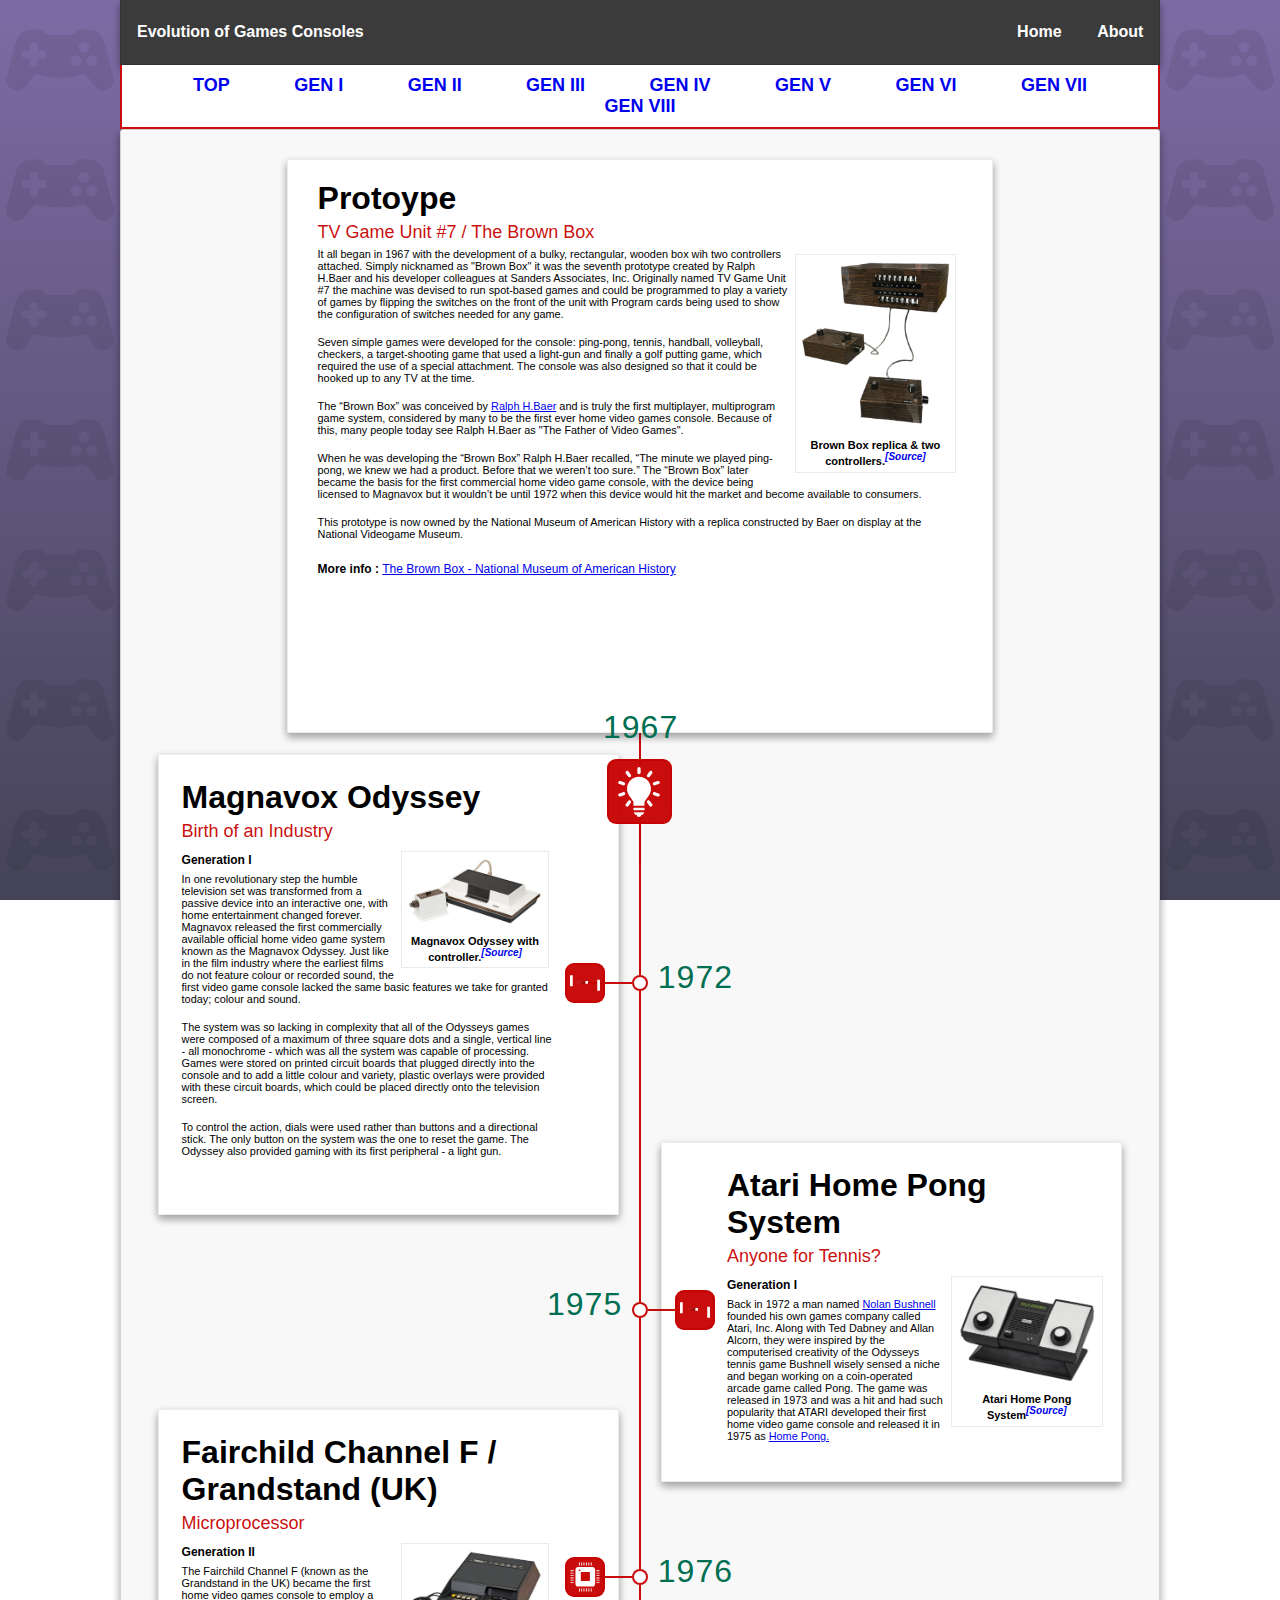
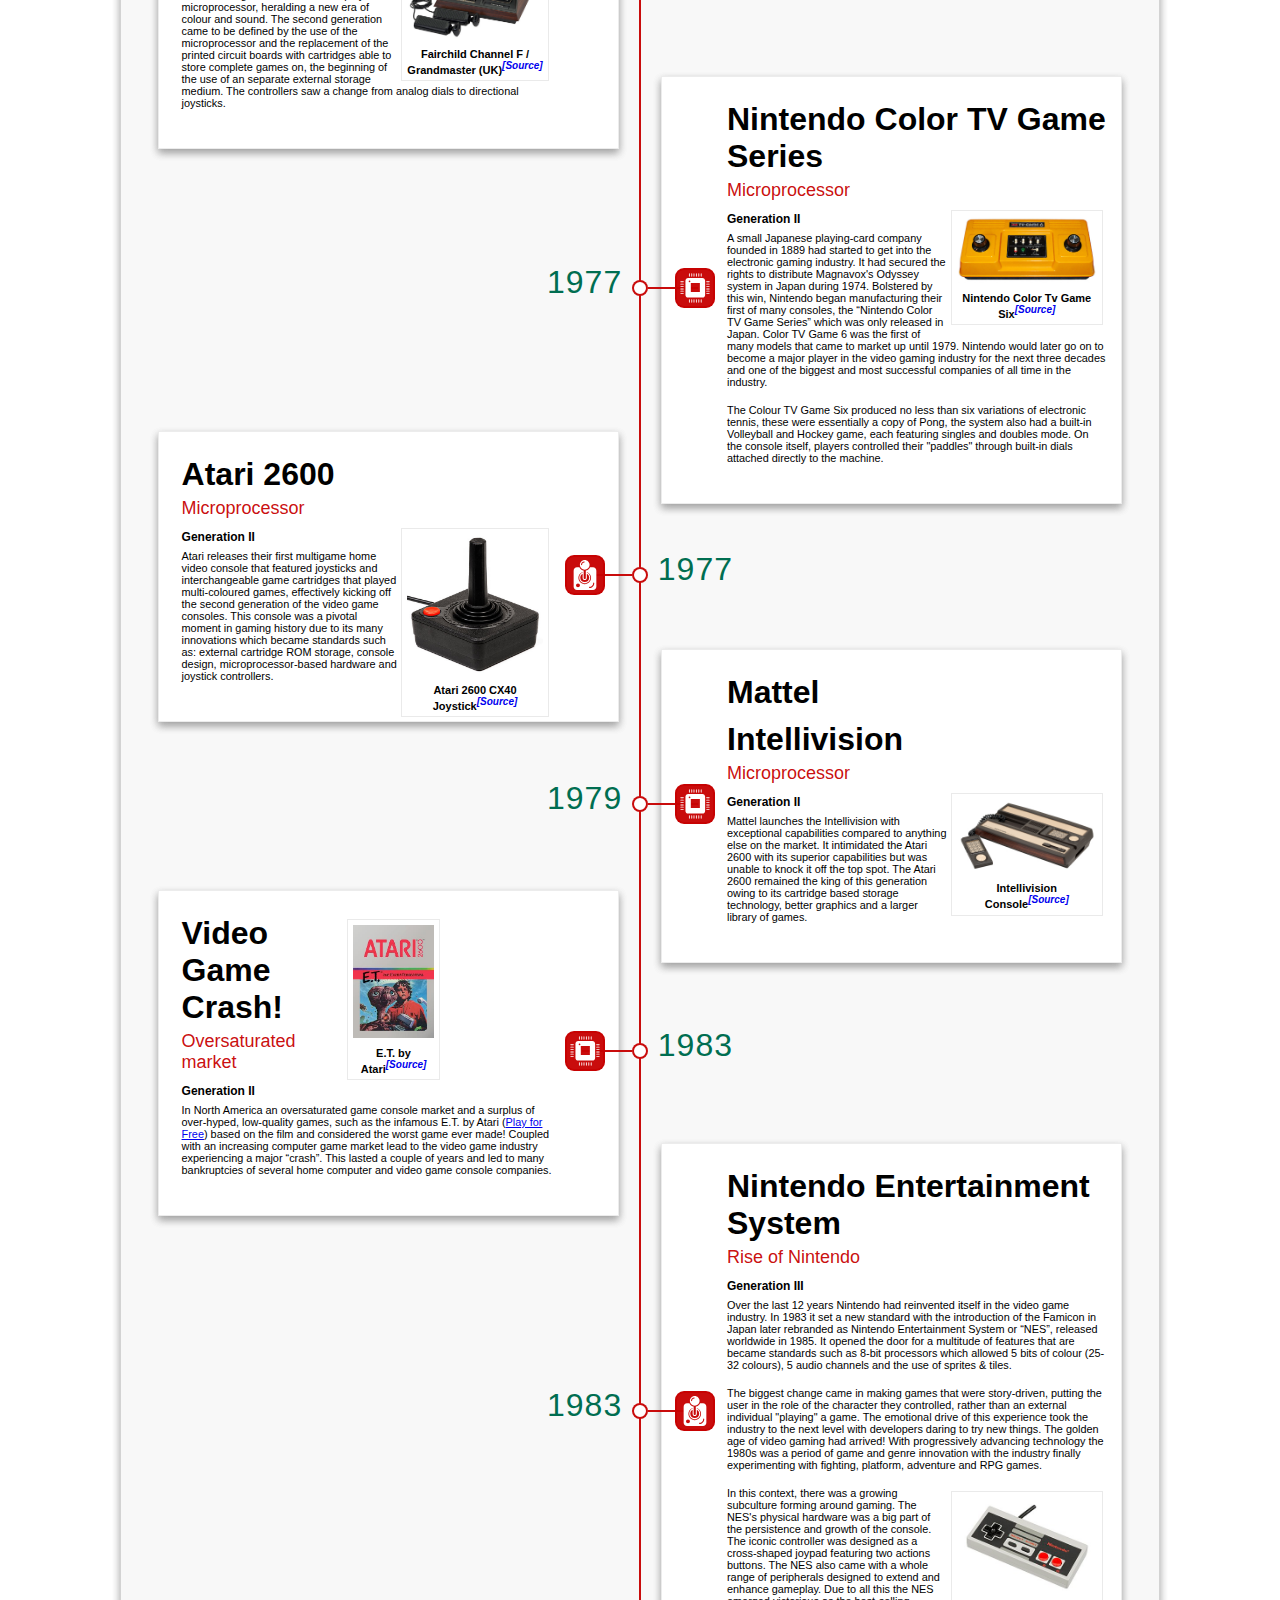
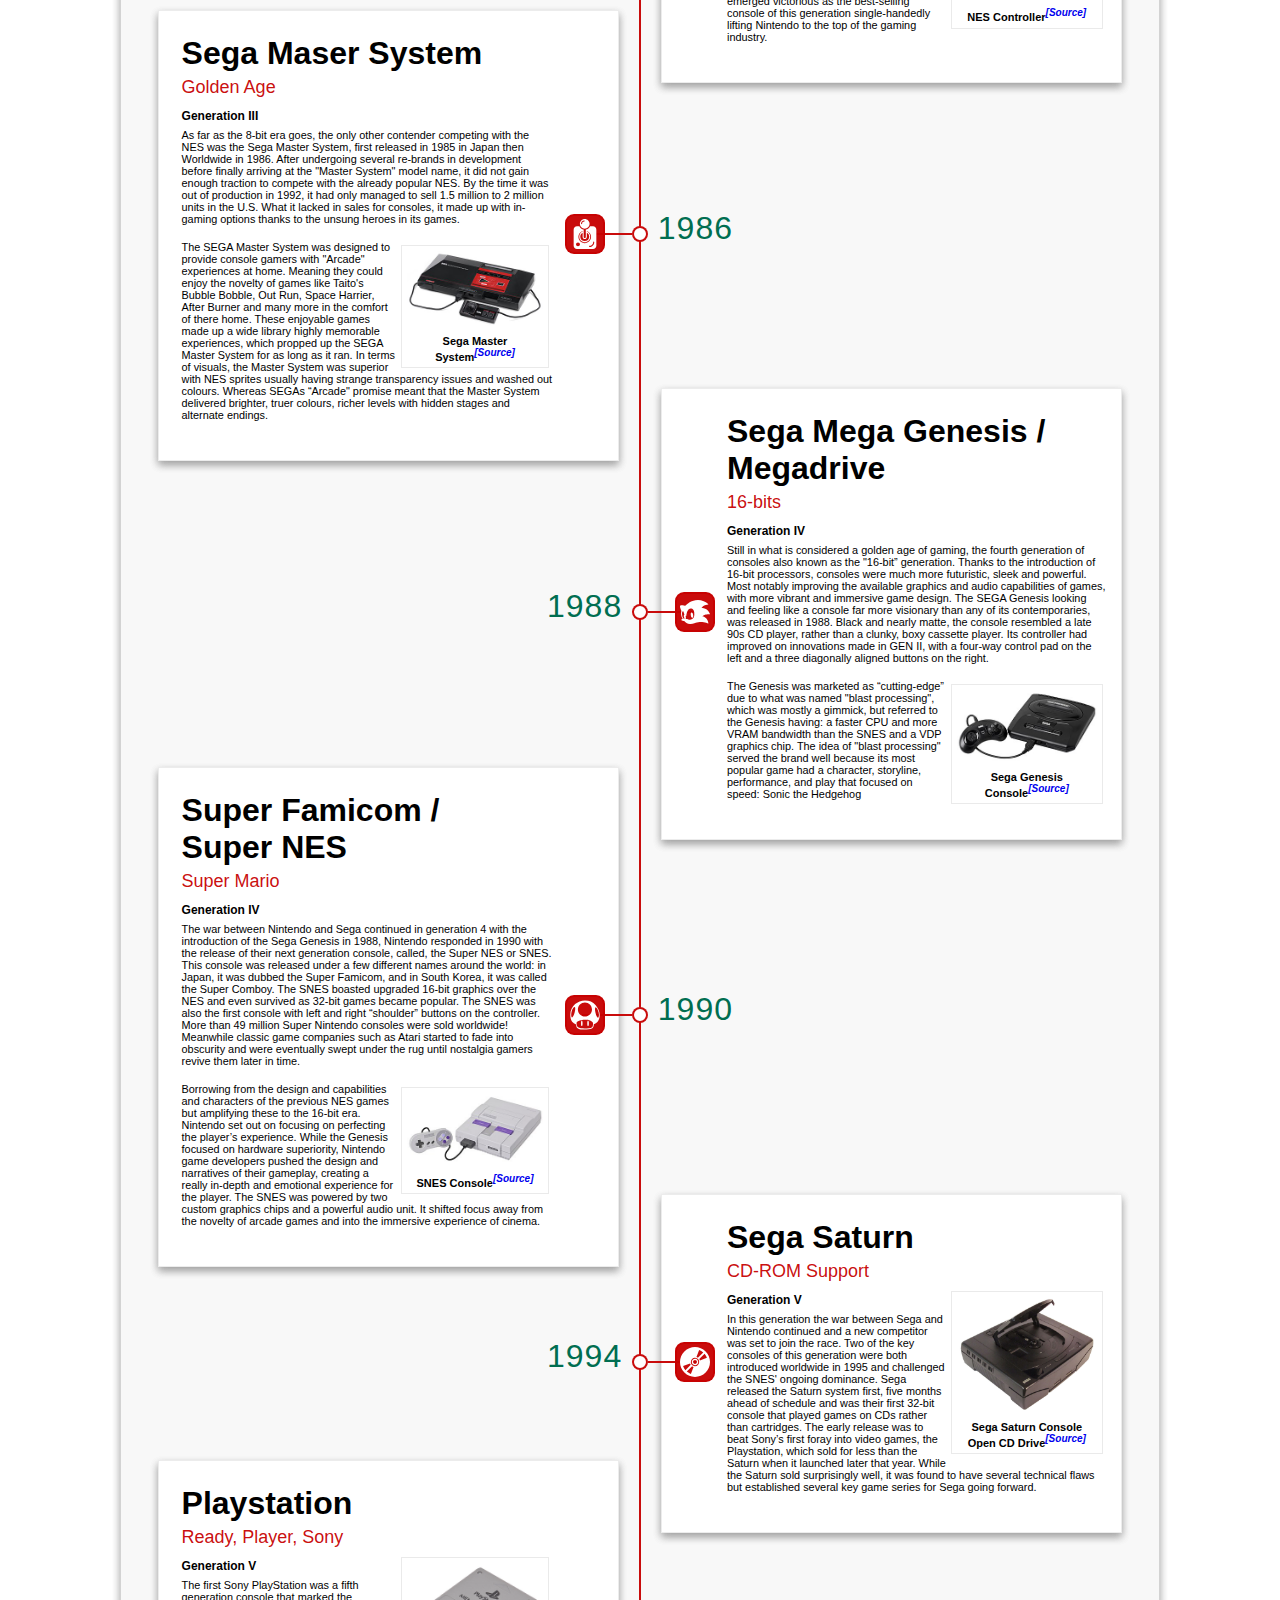
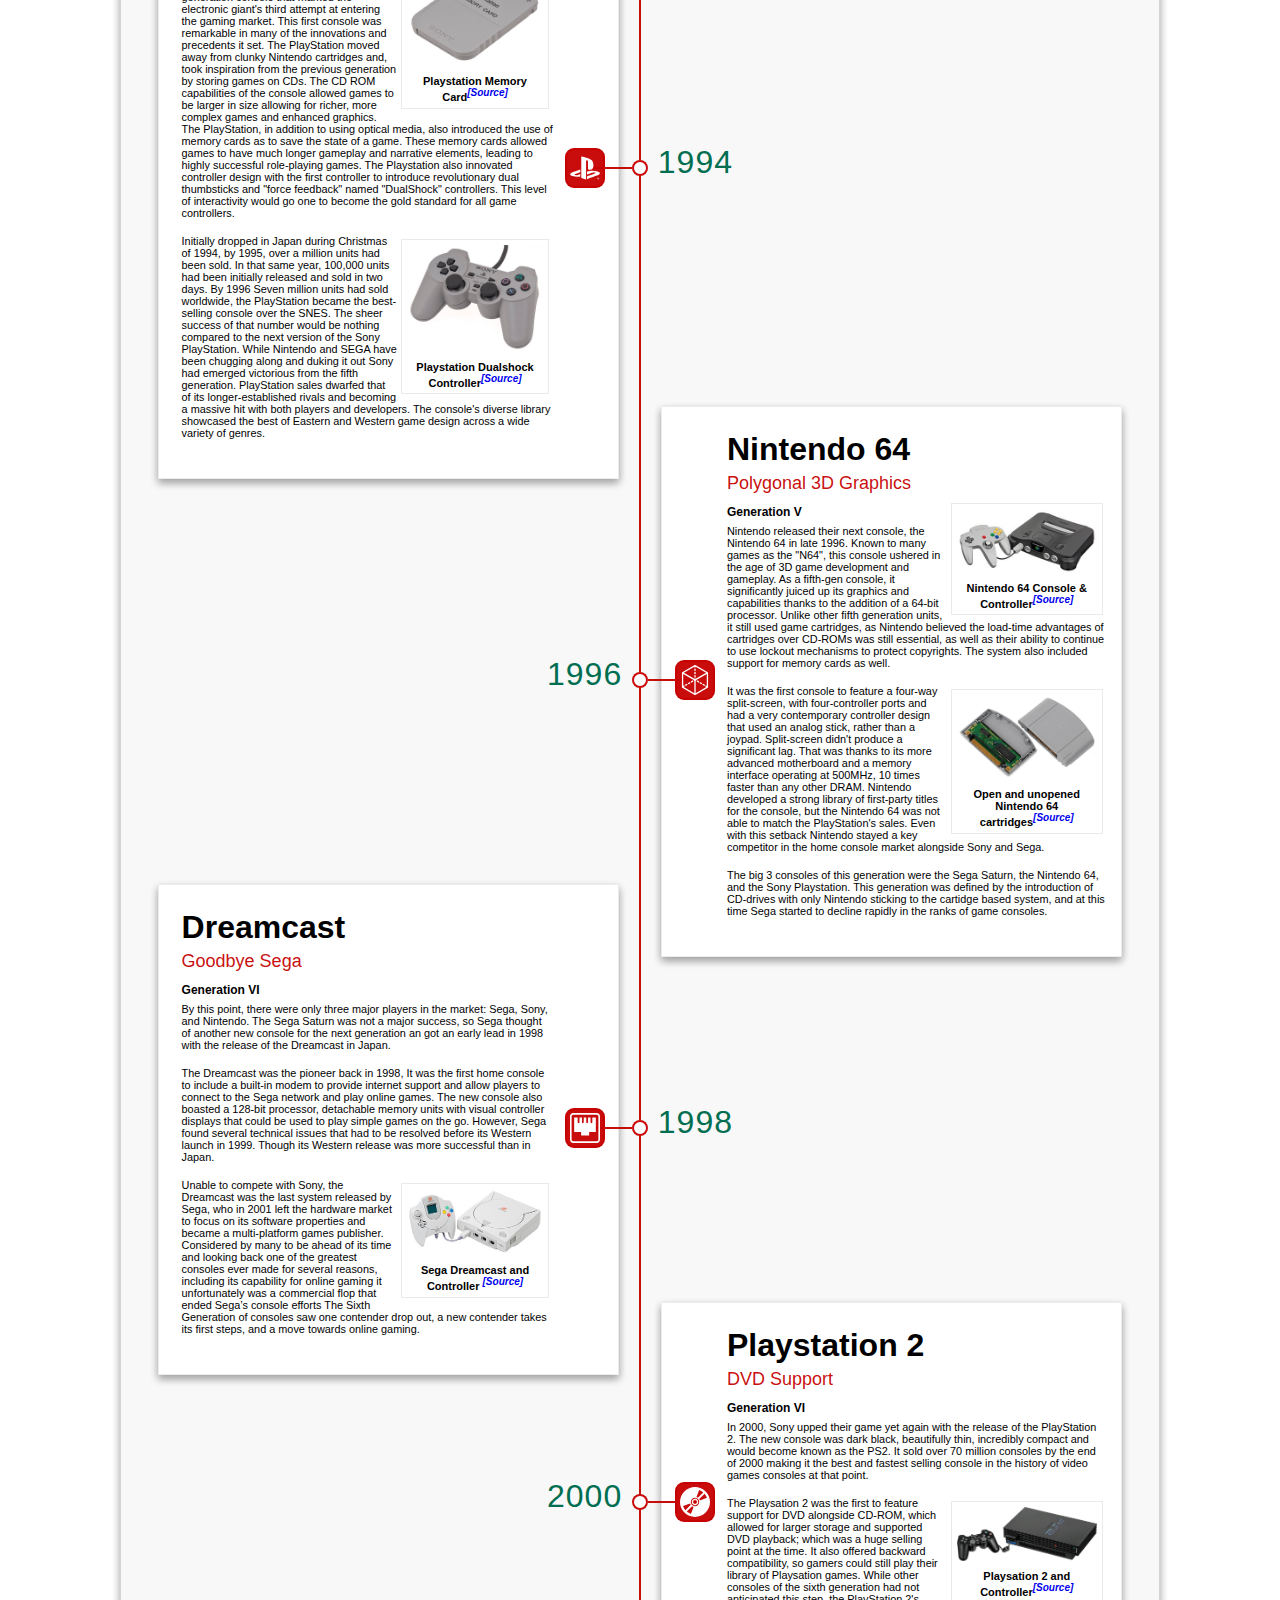
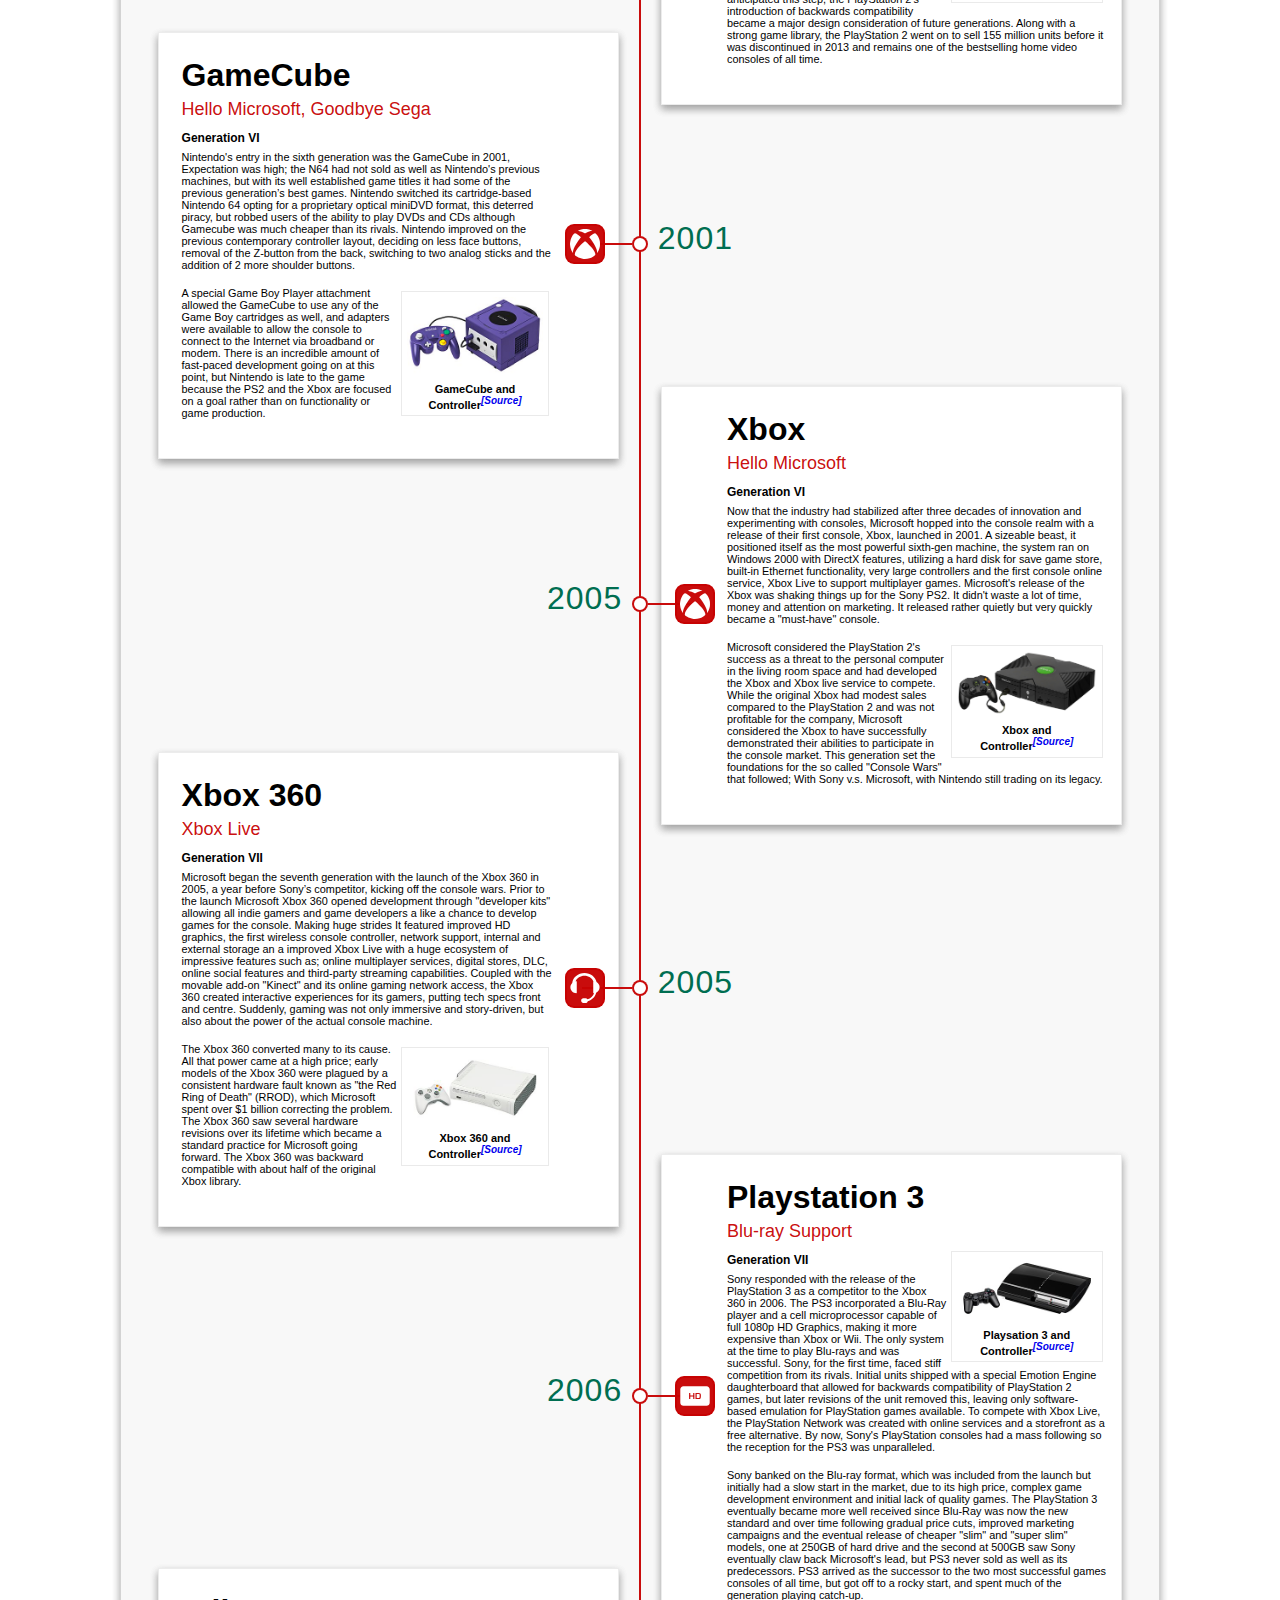
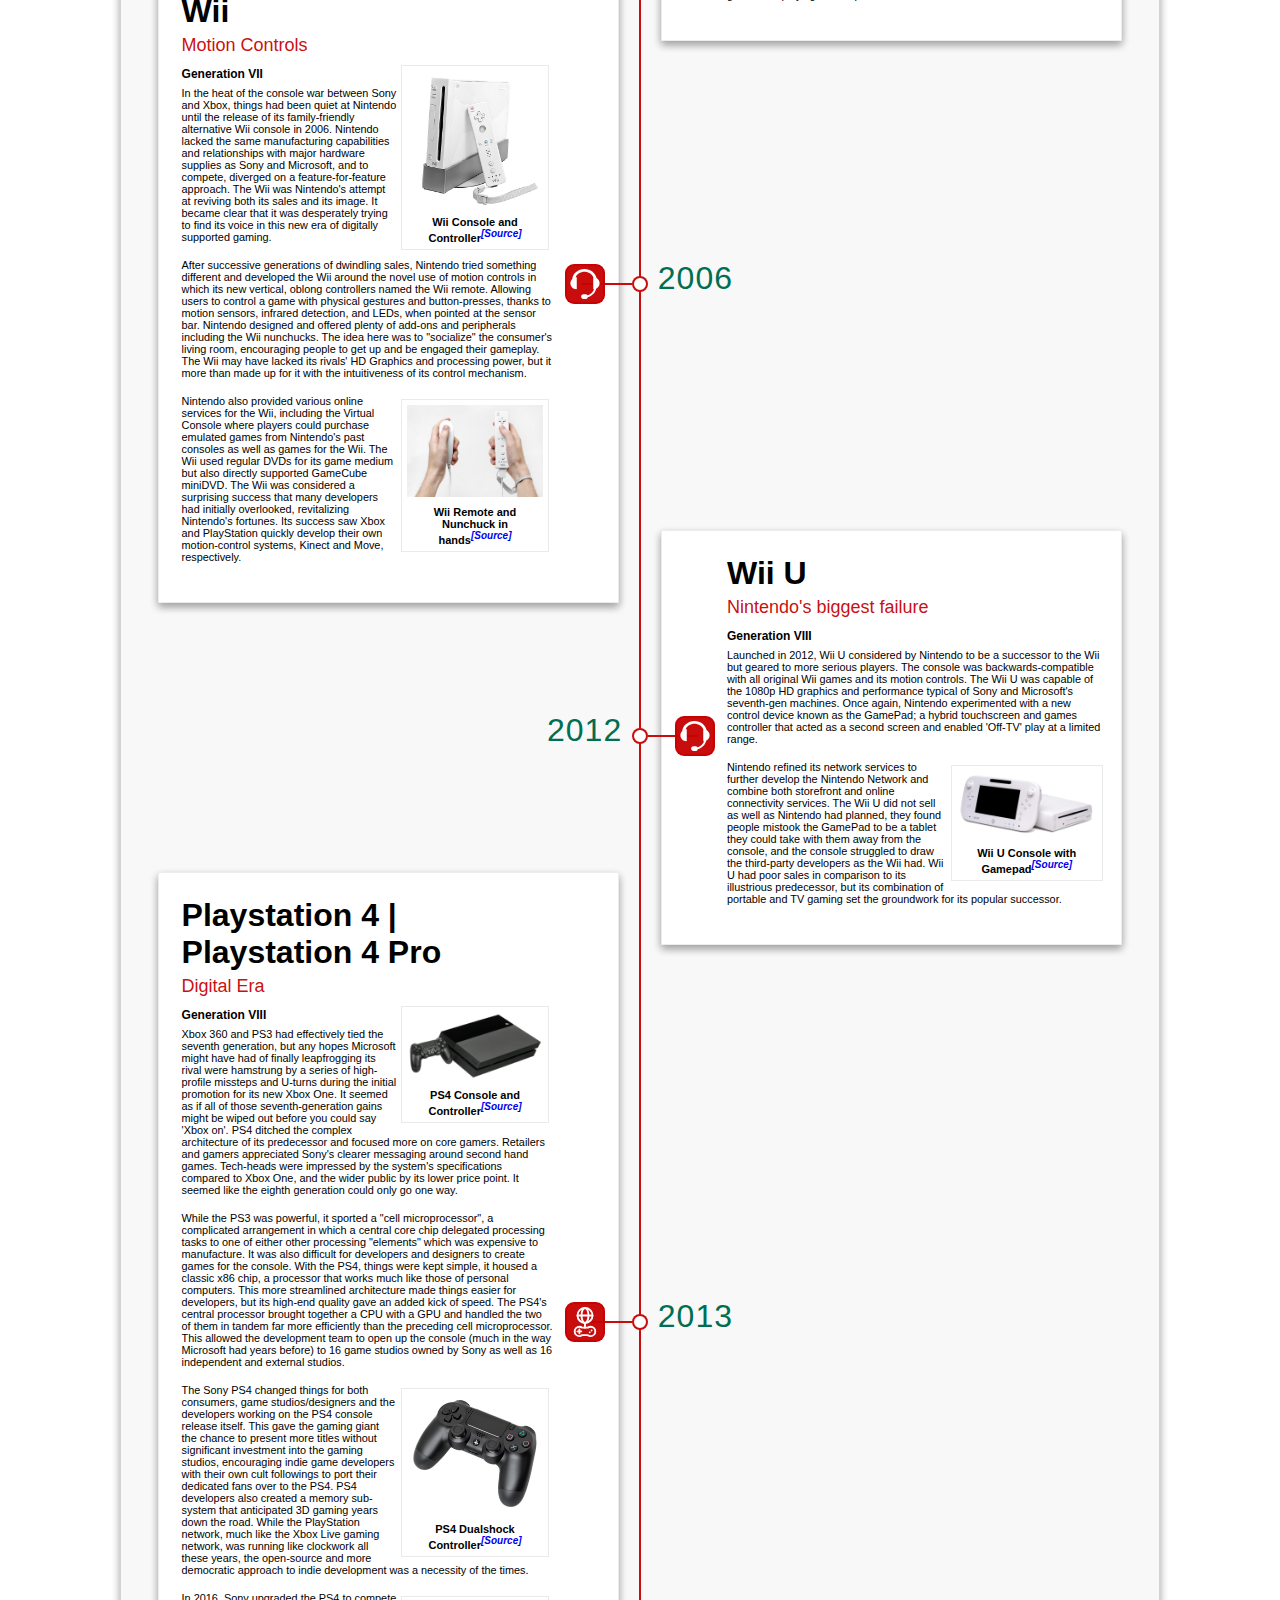
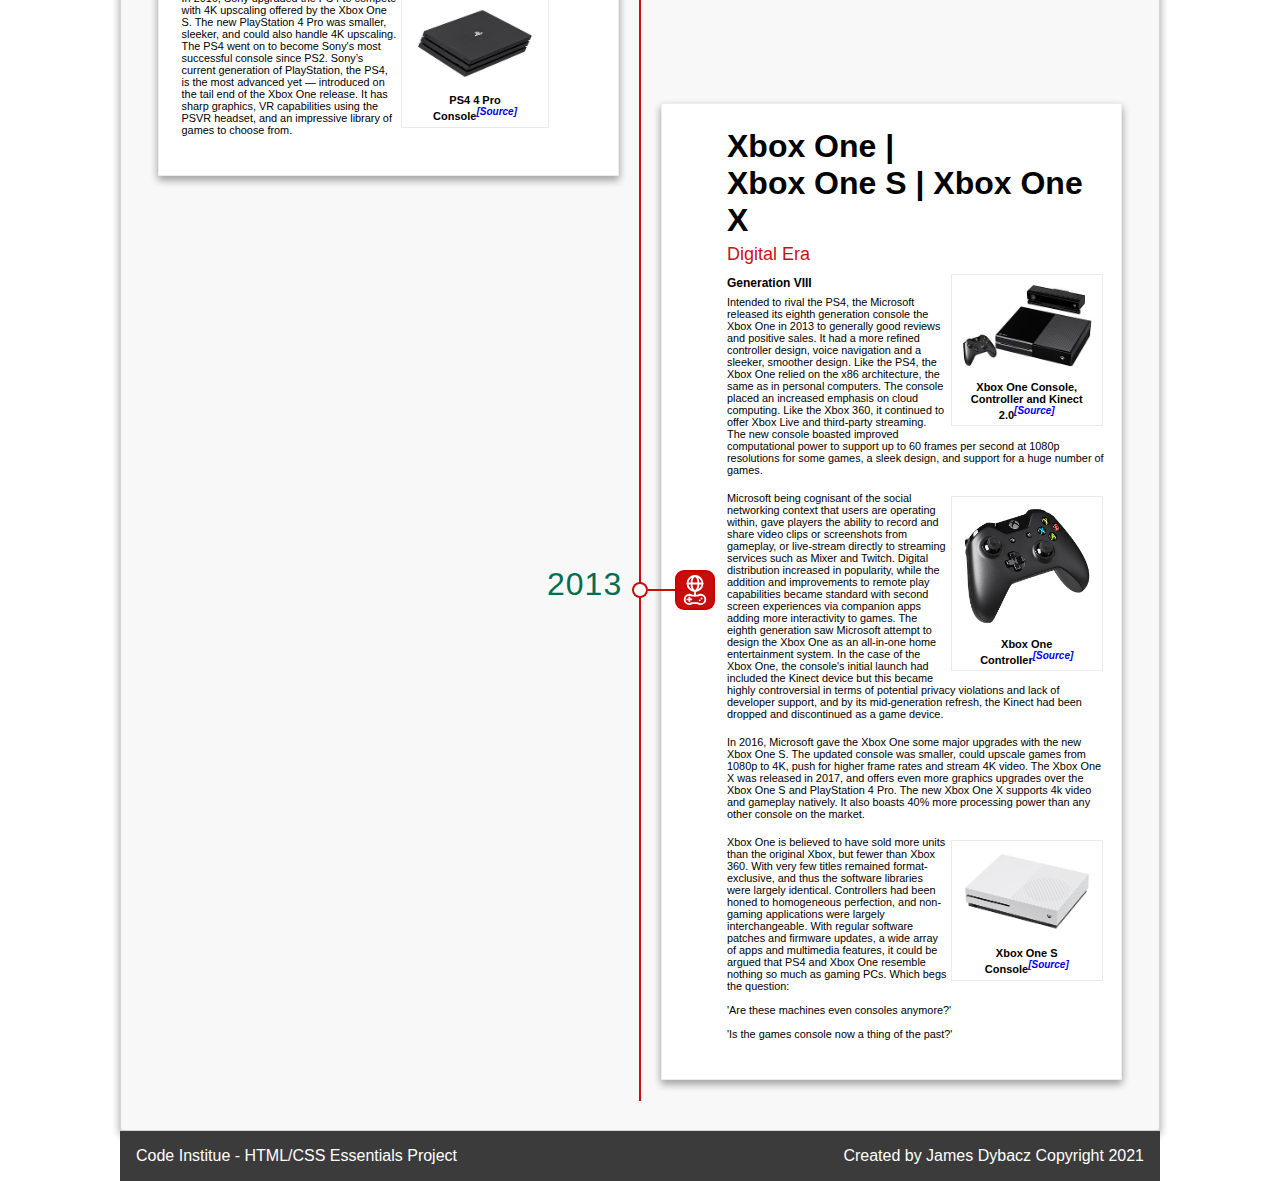
==== index.html @ c02f4df8 "Fixes for W3 Validator" ====
<!DOCTYPE html>
<html lang="en">
<head>
    <meta charset="UTF-8">
    <meta http-equiv="X-UA-Compatible" content="IE=edge">
    <meta name="viewport" content="width=device-width, initial-scale=1.0">
    <link rel="stylesheet" type="text/css" href="./css/style.css">
    <link rel="stylesheet" href="https://cdnjs.cloudflare.com/ajax/libs/font-awesome/5.15.3/css/all.min.css">
    <title>Evolution of Games Consoles</title>
</head>
<body>
    <header id="page-top">
            <p>Evolution of Games Consoles</p>
            <nav>
                <ul>
                    <li><a href="index.html">Home</a></li>
                    <li><a href="about.html">About</a></li>
                </ul>
            </nav>
    </header>

    <section class="body-content">
      <div class="sticky-nav">
        <ul class="list-inline">
          <li><a href="#page-top">Top</a></li>
          <li><a href="#magnavox-odyssey">Gen I</a></li>
          <li><a href="#fairchild">Gen II</a></li>
          <li><a href="#nes">Gen III</a></li>
          <li><a href="#mega-drive">Gen IV</a></li>
          <li><a href="#sega-saturn">Gen V</a></li>
          <li><a href="#dreamcast">Gen VI</a></li>
          <li><a href="#xbox-360">Gen VII</a></li>
          <li><a href="#wii-u">Gen VIII</a></li>
        </ul>
      </div>
        <div class="panel">
            <div class="timeline">
                <div class="container top" id="prototype">
                    <div class="year">1967</div>
                    <i class="icon" id="light-bulb"></i>
                  <div class="content">
                    <h1>Protoype</h1>
                    <h2>TV Game Unit #7 / The Brown Box</h2>
                        <figure id="brown-box">
                        <img src="./images/consoles/Brown-box-480px.png" alt="Brown Wooden box with two wooden controllers">
                        <figcaption>Brown Box replica & two controllers.<a href="https://en.wikipedia.org/wiki/File:Ralph_H._Baer_-_%22Brown_Box%22_prototype.png" target="_blank" class="source-link">[Source]</a></figcaption>
                        </figure>
                        <p>It all began in 1967 with the development of a bulky, rectangular, wooden box wih two controllers attached. Simply nicknamed as "Brown Box" it was the seventh prototype created by Ralph H.Baer and his developer colleagues at Sanders Associates, Inc. Originally named TV Game Unit #7 the machine was devised to run spot-based games and could be programmed to play a variety of games by flipping the switches on the front of the unit with Program cards being used to show the configuration of switches needed for any game.</p>
                        <p>Seven simple games were developed for the console: ping-pong, tennis, handball, volleyball, checkers, a target-shooting game that used a light-gun and finally a golf putting game, which required the use of a special attachment. The console was also designed so that it could be hooked up to any TV at the time.</p>
                        <p>The “Brown Box” was conceived by <a href="https://en.wikipedia.org/wiki/Ralph_H._Baer" target="_blank">Ralph H.Baer</a> and is truly the first multiplayer, multiprogram game system, considered by many to be the first ever home video games console. Because of this, many people today see Ralph H.Baer as "The Father of Video Games".</p>
                        <p>When he was developing the “Brown Box” Ralph H.Baer recalled, “The minute we played ping-pong, we knew we had a product. Before that we weren’t too sure.” The “Brown Box” later became the basis for the first commercial home video game console, with the device being licensed to Magnavox  but it wouldn’t be until 1972 when this device would hit the market and become available to consumers.</p>
                        <p>This prototype is now owned by the National Museum of American History with a replica constructed by Baer on display at the National Videogame Museum.</p>
                            <span>More info : <a href="https://americanhistory.si.edu/collections/search/object/nmah_1301997" target="_blank">The Brown Box - National Museum of American History</a>
                            </span>
                  </div>
                </div>
                <div class="container left" id="magnavox-odyssey">
                  <div class="year">1972</div>
                  <i class="icon" id="pong"></i>
                  <div class="content">
                    <h1>Magnavox Odyssey</h1>
                    <h2>Birth of an Industry</h2>
                    <figure class="img-box">
                      <img src="./images/consoles/Magnavox-Odyssey-640px.jpg" alt="Magnavox Odyssey game console with controller">
                      <figcaption>Magnavox Odyssey with controller.<a href="https://en.wikipedia.org/wiki/Magnavox_Odyssey" target="_blank" class="source-link">[Source]</a></figcaption>
                      </figure>
                        <span>Generation I</span>
                        <p>In one revolutionary step the humble television set was transformed from a passive device into an interactive one, with home entertainment changed forever. Magnavox released the first commercially available official home video game system known as the Magnavox Odyssey. Just like in the film industry where the earliest films do not feature colour or recorded sound, the first video game console lacked the same basic features we take for granted today; colour and sound.</p>
                        <p>The system was so lacking in complexity that all of the Odysseys games were composed of a maximum of three square dots and a single, vertical line - all monochrome - which was all the system was capable of processing. Games were stored on printed circuit boards that plugged directly into the console and to add a little colour and variety, plastic overlays were provided with these circuit boards, which could be placed directly onto the television screen.</p>
                        <p>To control the action, dials were used rather than buttons and a directional stick. The only button on the system was the one to reset the game. The Odyssey also provided gaming with its first peripheral - a light gun.</p>
                        <br>
                    </div>
                </div>
                <div class="container right" id="home-pong">
                  <div class="year">1975</div>
                  <i class="icon" id="pong2"></i>
                  <div class="content">
                    <h1>Atari Home Pong System</h1>
                    <h2>Anyone for Tennis?</h2>
                      <figure class="img-box">
                        <img src="./images/consoles/Atari-Pong-320px.png" alt="Atari Home Pong System">
                        <figcaption>Atari Home Pong System<a href="https://en.wikipedia.org/wiki/Pong" target="_blank" class="source-link">[Source]</a></figcaption>
                      </figure>
                      <span>Generation I</span>
                      <p>Back in 1972 a man named <a href="https://en.wikipedia.org/wiki/Nolan_Bushnell" target="_blank">Nolan Bushnell</a> founded his own games company called Atari, Inc. Along with Ted Dabney and Allan Alcorn, they were inspired by the computerised creativity of the Odysseys tennis game Bushnell wisely sensed a niche and began working on a coin-operated arcade game called Pong. The game was released in 1973 and was a hit and had such popularity that ATARI developed their first home video game console and released it in 1975 as <a href="./consoles/ataripong.html">Home Pong.</a></p>
                  </div>
                </div>
                <div class="container left" id="fairchild">
                  <div class="year">1976</div>
                  <i class="icon" id="microchip"></i>
                  <div class="content">
                      <h1>Fairchild Channel F / Grandstand (UK)</h1>
                      <h2>Microprocessor</h2>
                    <figure class="img-box">
                      <img src="./images/consoles/Fairchild-Channel-F-640px.jpg" alt="Fairchild Channel F with controller">
                      <figcaption>Fairchild Channel F / Grandmaster (UK)<a href="https://en.wikipedia.org/wiki/Fairchild_Channel_F" target="_blank" class="source-link">[Source]</a></figcaption>
                      </figure>
                    <span>Generation II</span>
                    <p>The Fairchild Channel F (known as the Grandstand in the UK) became the first home video games console to employ a microprocessor, heralding a new era of colour and sound. The second generation came to be defined by the use of the microprocessor and the replacement of the printed circuit boards with cartridges able to store complete games on, the beginning of the use of an separate external storage medium. The controllers saw a change from analog dials to directional joysticks.</p>
                  </div>
                </div>
                <div class="container right" id="nintendo-colortv">
                  <div class="year">1977</div>
                  <i class="icon" id="microchip2"></i>
                  <div class="content">
                      <h1>Nintendo Color TV Game Series</h1>
                      <h2>Microprocessor</h2>
                    <figure class="img-box">
                      <img src="./images/consoles/NintendoColor-TV-6-640px.jpg" alt="Nintendo Color Tv Game Six Console">
                      <figcaption>Nintendo Color Tv Game Six<a href="https://en.wikipedia.org/wiki/Color_TV-Game" target="_blank" class="source-link">[Source]</a></figcaption>
                      </figure>
                    <span>Generation II</span>
                    <p>A small Japanese playing-card company founded in 1889 had started to get into the electronic gaming industry. It had secured the rights to distribute Magnavox's Odyssey system in Japan during 1974. Bolstered by this win, Nintendo began manufacturing their first of many consoles, the “Nintendo Color TV Game Series” which was only released in Japan. Color TV Game 6 was the first of many models that came to market up until 1979. Nintendo would later go on to become a major player in the video gaming industry for the next three decades and one of the biggest and most successful companies of all time in the industry.</p>
                    <p>The Colour TV Game Six produced no less than six variations of electronic tennis, these were essentially a copy of Pong, the system also had a built-in Volleyball and Hockey game, each featuring singles and doubles mode. On the console itself, players controlled their "paddles" through built-in dials attached directly to the machine. </p>
                  </div>
                </div>
                <div class="container left" id="atari-2600">
                  <div class="year">1977</div>
                  <i class="icon" id="joystick"></i>
                  <div class="content">
                      <h1>Atari 2600</h1>
                      <h2>Microprocessor</h2>
                      <figure class="img-box">
                      <img src="./images/peripherals/Atari-2600-Joystick-465px.jpg" alt="Atari 2600 CX40 Joystick">
                      <figcaption>Atari 2600 CX40 Joystick<a href="https://en.wikipedia.org/wiki/Atari_2600" target="_blank" class="source-link">[Source]</a></figcaption>
                      </figure>
                    <span>Generation II</span>
                    <p>Atari releases their first multigame home video console that featured joysticks and interchangeable game cartridges that played multi-coloured games, effectively kicking off the second generation of the video game consoles. This console was a pivotal moment in gaming history due to its many innovations which became standards such as: external cartridge ROM storage, console design, microprocessor-based hardware and joystick controllers. </p>
                  </div>
                </div>
                <div class="container right" id="intellivision">
                  <div class="year">1979</div>
                  <i class="icon" id="microchip3"></i>
                  <div class="content">
                      <h1>Mattel Intellivision</h1>
                      <h2>Microprocessor</h2>
                    <span>Generation II</span>
                    <figure class="img-box">
                      <img src="./images/consoles/Intellivision-320px.jpg" alt="Intellivision Console">
                      <figcaption>Intellivision Console<a href="https://en.wikipedia.org/wiki/Intellivision" target="_blank" class="source-link">[Source]</a></figcaption>
                      </figure>
                    <p>Mattel launches the Intellivision with exceptional capabilities compared to anything else on the market. It intimidated the Atari 2600 with its superior capabilities but was unable to knock it off the top spot. The Atari 2600 remained the king of this generation owing to its cartridge based storage technology, better graphics and a larger library of games.</p>
                    </div>
                </div>
                <div class="container left" id="game-crash">
                  <div class="year">1983</div>
                  <i class="icon" id="microchip"></i>
                  <div class="content">
                    <figure id="et-box">
                      <a href="https://archive.org/details/E.T._The_Extra-Terrestrial_1982_Atari_NTSC" target="_blank">
                        <img src="./images/other/Etvideogamecover.jpg" alt="E.T. Video Game Cover by Atari">
                      </a>
                      <figcaption>E.T. by Atari<a href="https://en.wikipedia.org/wiki/E.T._the_Extra-Terrestrial_(video_game)" target="_blank" class="source-link">[Source]</a></figcaption>
                      </figure>
                      <h1>Video Game Crash!</h1>
                      <h2>Oversaturated market</h2>
                      <span>Generation II</span>
                      <p>In North America an oversaturated game console market and a surplus of over-hyped, low-quality games, such as the infamous E.T. by Atari (<a href="https://archive.org/details/E.T._The_Extra-Terrestrial_1982_Atari_NTSC" target="_blank">Play for Free</a>) based on the film and considered the worst game ever made! Coupled with an increasing computer game market lead to the video game industry experiencing a major “crash”. This lasted a couple of years and led to many bankruptcies of several home computer and video game console companies.
                        </p>
                    </div>
                </div>
                <div class="container right" id="nes">
                  <div class="year">1983</div>
                  <i class="icon" id="joystick2"></i>
                  <div class="content">
                    <h1>Nintendo Entertainment System</h1>
                    <h2>Rise of Nintendo</h2>
                    <span>Generation III</span>
                    <p>Over the last 12 years Nintendo had reinvented itself in the video game industry. In 1983 it set a new standard with the introduction of the Famicon in Japan later rebranded as Nintendo Entertainment System or “NES”, released worldwide in 1985. It opened the door for a multitude of features that are became standards such as 8-bit processors which allowed 5 bits of colour (25-32 colours), 5 audio channels and the use of sprites & tiles.</p>
                    <p>The biggest change came in making games that were story-driven, putting the user in the role of the character they controlled, rather than an external individual "playing" a game. The emotional drive of this experience took the industry to the next level with developers daring to try new things. The golden age of video gaming had arrived! With progressively advancing technology the 1980s was a period of game and genre innovation with the industry finally experimenting with fighting, platform, adventure and RPG games.</p>
                    <figure class="img-box">
                      <img src="./images/peripherals/NES-controller-320px.jpg" alt="NES Controller">
                      <figcaption>NES Controller<a href="https://en.wikipedia.org/wiki/Nintendo_Entertainment_System" target="_blank" class="source-link">[Source]</a></figcaption>
                    </figure>
                    <p>In this context, there was a growing subculture forming around gaming. The NES's physical hardware was a big part of the persistence and growth of the console. The iconic controller was designed as a cross-shaped joypad featuring two actions buttons. The NES also came with a whole range of peripherals designed to extend and enhance gameplay. Due to all this the NES emerged victorious as the best-selling console of this generation single-handedly lifting Nintendo to the top of the gaming industry.</p>
                    </div>
                </div>
                <div class="container left" id="master-system">
                  <div class="year">1986</div>
                  <i class="icon" id="joystick3"></i>
                  <div class="content">
                    <h1>Sega Maser System</h1>
                    <h2>Golden Age</h2>
                    <span>Generation III</span>
                    <p>As far as the 8-bit era goes, the only other contender competing with the NES was the Sega Master System, first released in 1985 in Japan then Worldwide in 1986. After undergoing several re-brands in development before finally arriving at the "Master System" model name, it did not gain enough traction to compete with the already popular NES. By the time it was out of production in 1992, it had only managed to sell 1.5 million to 2 million units in the U.S. What it lacked in sales for consoles, it made up with in-gaming options thanks to the unsung heroes in its games. </p>
                    <figure class="img-box">
                      <img src="./images/consoles/Sega-Master-System-320px.jpg" alt="Sega Master System Console">
                      <figcaption>Sega Master System<a href="https://en.wikipedia.org/wiki/Master_System" target="_blank" class="source-link">[Source]</a></figcaption>
                    </figure>
                    <p>The SEGA Master System was designed to provide console gamers with "Arcade" experiences at home. Meaning they could enjoy the novelty of games like Taito's Bubble Bobble, Out Run, Space Harrier, After Burner and many more in the comfort of there home. These enjoyable games made up a wide library highly memorable experiences, which propped up the SEGA Master System for as long as it ran. In terms of visuals, the Master System was superior with NES sprites usually having strange transparency issues and washed out colours. Whereas SEGAs “Arcade" promise meant that the Master System delivered brighter, truer colours, richer levels with hidden stages and alternate endings. </p>
                  </div>
                </div>
                <div class="container right" id="mega-drive">
                  <div class="year">1988</div>
                  <i class="icon" id="hedgehog"></i>
                  <div class="content">
                    <h1>Sega Mega Genesis / Megadrive</h1>
                    <h2>16-bits</h2>
                    <span>Generation IV</span>
                    <p>Still in what is considered a golden age of gaming, the fourth generation of consoles also known as the "16-bit” generation. Thanks to the introduction of 16-bit processors, consoles were much more futuristic, sleek and powerful. Most notably improving the available graphics and audio capabilities of games, with more vibrant and immersive game design. The SEGA Genesis looking and feeling like a console far more visionary than any of its contemporaries, was released in 1988. Black and nearly matte, the console resembled a late 90s CD player, rather than a clunky, boxy cassette player. Its controller had improved on innovations made in GEN II, with a four-way control pad on the left and a three diagonally aligned buttons on the right. </p>
                    <figure class="img-box">
                      <img src="./images/consoles/Sega-Genesis-320px.jpg" alt="Sega Mega drive / Genesis Console">
                      <figcaption>Sega Genesis Console<a href="https://en.wikipedia.org/wiki/Sega_Genesis" target="_blank" class="source-link">[Source]</a></figcaption>
                    </figure>
                    <p>The Genesis was marketed as “cutting-edge” due to what was named "blast processing", which was mostly a gimmick, but referred to the Genesis having: a faster CPU and more VRAM bandwidth than the SNES and a VDP graphics chip. The idea of "blast processing" served the brand well because its most popular game had a character, storyline, performance, and play that focused on speed: Sonic the Hedgehog</p>
                  </div>
                </div>
                <div class="container left" id="snes">
                  <div class="year">1990</div>
                  <i class="icon" id="novosel"></i>
                  <div class="content">
                    <h1>Super Famicom / Super NES</h1>
                    <h2>Super Mario</h2>
                    <span>Generation IV</span>
                    <p>The war between Nintendo and Sega continued in generation 4 with the introduction of the Sega Genesis in 1988, Nintendo responded in 1990 with the release of their next generation console, called, the Super NES or SNES. This console was released under a few different names around the world: in Japan, it was dubbed the Super Famicom, and in South Korea, it was called the Super Comboy. The SNES boasted upgraded 16-bit graphics over the NES and even survived as 32-bit games became popular. The SNES was also the first console with left and right “shoulder” buttons on the controller. More than 49 million Super Nintendo consoles were sold worldwide! Meanwhile classic game companies such as Atari started to fade into obscurity and were eventually swept under the rug until nostalgia gamers revive them later in time.</p>
                    <figure class="img-box">
                      <img src="./images/consoles/SNES1-Console-320px.jpg" alt="SNES Console">
                      <figcaption>SNES Console<a href="https://en.wikipedia.org/wiki/Super_Nintendo_Entertainment_System" target="_blank" class="source-link">[Source]</a></figcaption>
                    </figure>
                    <p>Borrowing from the design and capabilities and characters of the previous NES games but amplifying these to the 16-bit era. Nintendo set out on focusing on perfecting the player’s experience. While the Genesis focused on hardware superiority, Nintendo game developers pushed the design and narratives of their gameplay, creating a really in-depth and emotional experience for the player. The SNES was powered by two custom graphics chips and a powerful audio unit. It shifted focus away from the novelty of arcade games and into the immersive experience of cinema.</p>
                  </div>
                </div>
                <div class="container right" id="sega-saturn">
                  <div class="year">1994</div>
                  <i class="icon" id="cd-rom"></i>
                  <div class="content">
                    <h1>Sega Saturn</h1>
                    <h2>CD-ROM Support</h2>
                    <span>Generation V</span>
                    <figure class="img-box">
                      <img src="./images/consoles/saturn-open.jpg" alt="Sega Saturn Console with Open CD Drive">
                      <figcaption>Sega Saturn Console Open CD Drive<a href="http://www.8-bitcentral.com/sega/saturnImages.html" target="_blank" class="source-link">[Source]</a></figcaption>
                      </figure>
                    <p>In this generation the war between Sega and Nintendo continued and a new competitor was set to join the race. Two of the key consoles of this generation were both introduced worldwide in 1995 and challenged the SNES' ongoing dominance. Sega released the Saturn system first, five months ahead of schedule and was their first 32-bit console that played games on CDs rather than cartridges. The early release was to beat Sony’s first foray into video games, the Playstation, which sold for less than the Saturn when it launched later that year. While the Saturn sold surprisingly well, it was found to have several technical flaws but established several key game series for Sega going forward.</div>
                </div>
                <div class="container left" id="playstation">
                  <div class="year">1994</div>
                  <i class="icon" id="ps-icn"></i>
                  <div class="content">
                    <h1>Playstation</h1>
                    <h2>Ready, Player, Sony</h2>
                    <span>Generation V</span>
                    <figure class="img-box">
                      <img src="./images/other/PSX-Memory-Card-480px.jpg" alt="Playstation Memory Card">
                      <figcaption>Playstation Memory Card<a href="https://en.wikipedia.org/wiki/PlayStation_(console)" target="_blank" class="source-link">[Source]</a></figcaption>
                    </figure>
                    <p>The first Sony PlayStation was a fifth generation console that marked the electronic giant's third attempt at entering the gaming market. This first console was remarkable in many of the innovations and precedents it set. The PlayStation moved away from clunky Nintendo cartridges and, took inspiration from the previous generation by storing games on CDs. The CD ROM capabilities of the console allowed games to be larger in size allowing for richer, more complex games and enhanced graphics. The PlayStation, in addition to using optical media, also introduced the use of memory cards as to save the state of a game. These memory cards allowed games to have much longer gameplay and narrative elements, leading to highly successful role-playing games. The Playstation also innovated controller design with the first controller to introduce revolutionary dual thumbsticks and "force feedback" named "DualShock" controllers. This level of interactivity would go one to become the gold standard for all game controllers.</p>
                    <figure class="img-box">
                      <img src="./images/peripherals/PSX-DualShock-Controller-480px.jpg" alt="Playstation Dualshock Controller">
                      <figcaption>Playstation Dualshock Controller<a href="https://en.wikipedia.org/wiki/PlayStation_(console)" target="_blank" class="source-link">[Source]</a></figcaption>
                    </figure>
                    <p>Initially dropped in Japan during Christmas of 1994, by 1995, over a million units had been sold. In that same year, 100,000 units had been initially released and sold in two days.  By 1996 Seven million units had sold worldwide, the PlayStation became the best-selling console over the SNES. The sheer success of that number would be nothing compared to the next version of the Sony PlayStation. While Nintendo and SEGA have been chugging along and duking it out Sony had emerged victorious from the fifth generation. PlayStation sales dwarfed that of its longer-established rivals and becoming a massive hit with both players and developers. The console's diverse library showcased the best of Eastern and Western game design across a wide variety of genres.</p>
                  </div>
                </div>
                <div class="container right" id="nintendo-64">
                  <div class="year">1996</div>
                  <i class="icon" id="threed-icn"></i>
                  <div class="content">
                    <h1>Nintendo 64</h1>
                    <h2>Polygonal 3D Graphics</h2>
                    <span>Generation V</span>
                    <figure class="img-box">
                      <img src="./images/consoles/Nintendo64-Console-320px.jpg" alt="Nintendo 64 Console and Controller">
                      <figcaption>Nintendo 64 Console & Controller<a href="https://en.wikipedia.org/wiki/Nintendo_64" target="_blank" class="source-link">[Source]</a></figcaption>
                    </figure>
                    <p>Nintendo released their next console, the Nintendo 64 in late 1996. Known to many games as the "N64", this console ushered in the age of 3D game development and gameplay. As a fifth-gen console, it significantly juiced up its graphics and capabilities thanks to the addition of a 64-bit processor. Unlike other fifth generation units, it still used game cartridges, as Nintendo believed the load-time advantages of cartridges over CD-ROMs was still essential, as well as their ability to continue to use lockout mechanisms to protect copyrights. The system also included support for memory cards as well.</p>
                    <figure class="img-box">
                      <img src="./images/other/N64-Game-Cartridge-385px.jpg" alt="Open and unopened Nintendo 64 Game cartridges">
                      <figcaption>Open and unopened Nintendo 64 cartridges<a href="https://en.wikipedia.org/wiki/Nintendo_64" target="_blank" class="source-link">[Source]</a></figcaption>
                    </figure>
                    <p>It was the first console to feature a four-way split-screen, with four-controller ports and had a very contemporary controller design that used an analog stick, rather than a joypad. Split-screen didn't produce a significant lag. That was thanks to its more advanced motherboard and a memory interface operating at 500MHz, 10 times faster than any other DRAM. Nintendo developed a strong library of first-party titles for the console, but the Nintendo 64 was not able to match the PlayStation's sales. Even with this setback Nintendo stayed a key competitor in the home console market alongside Sony and Sega.</p>
                    <p>The big 3 consoles of this generation were the Sega Saturn, the Nintendo 64, and the Sony Playstation. This generation was defined by the introduction of CD-drives with only Nintendo sticking to the cartidge based system, and at this time Sega started to decline rapidly in the ranks of game consoles.</p>
                  </div>
                </div>
                <div class="container left" id="dreamcast">
                  <div class="year">1998</div>
                  <i class="icon" id="eth-icn"></i>
                  <div class="content">
                      <h1>Dreamcast</h1>
                      <h2>Goodbye Sega</h2>
                    <span>Generation VI</span>
                    <p>By this point, there were only three major players in the market: Sega, Sony, and Nintendo. The Sega Saturn was not a major success, so Sega thought of another new console for the next generation an got an early lead in 1998 with the release of the Dreamcast in Japan.</p>
                    <p>The Dreamcast was the pioneer back in 1998, It was the first home console to include a built-in modem to provide internet support and allow players to connect to the Sega network and play online games.  The new console also boasted a 128-bit processor, detachable memory units with visual controller displays that could be used to play simple games on the go. However, Sega found several technical issues that had to be resolved before its Western launch in 1999. Though its Western release was more successful than in Japan.</p>
                    <figure class="img-box">
                      <img src="./images/consoles/Dreamcast-Console-320px.jpg" alt="Sega Dreamcast Console and Controller">
                      <figcaption>Sega Dreamcast and Controller <a href="https://en.wikipedia.org/wiki/Dreamcast" target="_blank" class="source-link">[Source]</a></figcaption>
                    </figure>
                    <p>Unable to compete with Sony, the Dreamcast was the last system released by Sega, who in 2001 left the hardware market to focus on its software properties and became a multi-platform games publisher. Considered by many to be ahead of its time and looking back one of the greatest consoles ever made for several reasons, including its capability for online gaming it unfortunately was a commercial flop that ended Sega’s console efforts The Sixth Generation of consoles saw one contender drop out, a new contender takes its first steps, and a move towards online gaming.</p>
                  </div>
                </div>
                <div class="container right" id="playstation-2">
                  <div class="year">2000</div>
                  <i class="icon" id="cd-rom2"></i>
                  <div class="content">
                    <h1>Playstation 2</h1>
                    <h2>DVD Support</h2>
                    <span>Generation VI</span>
                    <p>In 2000, Sony upped their game yet again with the release of the PlayStation 2. The new console was dark black, beautifully thin, incredibly compact and would become known as the PS2. It sold over 70 million consoles by the end of 2000 making it the best and fastest selling console in the history of video games consoles at that point.</p>
                    <figure class="img-box">
                      <img src="./images/consoles/PS2-Console-320px.png" alt="Playsation 2 Console and Controller">
                      <figcaption>Playsation 2 and Controller<a href="https://en.wikipedia.org/wiki/PlayStation_2" target="_blank" class="source-link">[Source]</a></figcaption>
                    </figure>
                    <p>The Playsation 2  was the first to feature support for DVD alongside CD-ROM, which allowed for larger storage and supported DVD playback; which was a huge selling point at the time. It also offered backward compatibility, so gamers could still play their library of Playsation games. While other consoles of the sixth generation had not anticipated this step, the PlayStation 2's introduction of backwards compatibility became a major design consideration of future generations. Along with a strong game library, the PlayStation 2 went on to sell 155 million units before it was discontinued in 2013 and remains one of the bestselling home video consoles of all time.</p>
                  </div>
                </div>
                <div class="container left" id="gamecube">
                  <div class="year">2001</div>
                  <i class="icon" id="xbx-icn"></i>
                  <div class="content">
                    <h1>GameCube</h1>
                    <h2>Hello Microsoft, Goodbye Sega</h2>
                    <span>Generation VI</span>
                    <p>Nintendo's entry in the sixth generation was the GameCube in 2001, Expectation was high; the N64 had not sold as well as Nintendo's previous machines, but with its well established game titles it had some of the previous generation’s best games. Nintendo switched its cartridge-based Nintendo 64 opting for a proprietary optical miniDVD format, this deterred piracy, but robbed users of the ability to play DVDs and CDs although Gamecube was much cheaper than its rivals. Nintendo improved on the previous contemporary controller layout, deciding on less face buttons, removal of the Z-button from the back, switching to two analog sticks and the addition of 2 more shoulder buttons.</p>
                    <figure class="img-box">
                      <img src="./images/consoles/GameCube-320px.jpg" alt="Gamecube Console and Controller">
                      <figcaption>GameCube and Controller<a href="https://en.wikipedia.org/wiki/GameCube" target="_blank" class="source-link">[Source]</a></figcaption>
                    </figure>
                    <p>A special Game Boy Player attachment allowed the GameCube to use any of the Game Boy cartridges as well, and adapters were available to allow the console to connect to the Internet via broadband or modem. There is an incredible amount of fast-paced development going on at this point, but Nintendo is late to the game because the PS2 and the Xbox are focused on a goal rather than on functionality or game production.</p>
                  </div>
                </div>
                <div class="container right" id="xbox">
                  <div class="year">2005</div>
                  <i class="icon" id="xbx-icn2"></i>
                  <div class="content">
                    <h1>Xbox</h1>
                    <h2>Hello Microsoft</h2>
                    <span>Generation VI</span>
                    <p>Now that the industry had stabilized after three decades of innovation and experimenting with consoles, Microsoft hopped into the console realm with a release of their first console, Xbox, launched in 2001. A sizeable beast, it positioned itself as the most powerful sixth-gen machine, the system ran on Windows 2000 with DirectX features, utilizing a hard disk for save game store, built-in Ethernet functionality, very large controllers and the first console online service, Xbox Live to support multiplayer games. Microsoft's release of the Xbox was shaking things up for the Sony PS2. It didn't waste a lot of time, money and attention on marketing. It released rather quietly but very quickly became a "must-have" console.</p>
                    <figure class="img-box">
                      <img src="./images/consoles/Xbox-320px.jpg" alt="Xbox Console and Controller">
                      <figcaption>Xbox and Controller<a href="https://en.wikipedia.org/wiki/Xbox_(console)" target="_blank" class="source-link">[Source]</a></figcaption>
                    </figure>
                    <p>Microsoft considered the PlayStation 2's success as a threat to the personal computer in the living room space and had developed the Xbox and Xbox live service to compete. While the original Xbox had modest sales compared to the PlayStation 2 and was not profitable for the company, Microsoft considered the Xbox to have successfully demonstrated their abilities to participate in the console market. This generation set the foundations for the so called "Console Wars" that followed; With Sony v.s. Microsoft, with Nintendo still trading on its legacy.</p>
                  </div>
                </div>
                <div class="container left" id="xbox-360">
                  <div class="year">2005</div>
                  <i class="icon" id="headset"></i>
                  <div class="content">
                      <h1>Xbox 360</h1>
                      <h2>Xbox Live</h2>
                    <span>Generation VII</span>
                    <p>Microsoft began the seventh generation with the launch of the Xbox 360 in 2005, a year before Sony’s competitor, kicking off the console wars. Prior to the launch Microsoft Xbox 360 opened development through "developer kits" allowing all indie gamers and game developers a like a chance to develop games for the console. Making huge strides It featured improved HD graphics, the first wireless console controller, network support, internal and external storage an a improved Xbox Live with a huge ecosystem of impressive features such as; online multiplayer services, digital stores, DLC, online social features and third-party streaming capabilities. Coupled with the movable add-on "Kinect" and its online gaming network access, the Xbox 360 created interactive experiences for its gamers, putting tech specs front and centre. Suddenly, gaming was not only immersive and story-driven, but also about the power of the actual console machine.</p>
                    <figure class="img-box">
                      <img src="./images/consoles/Xbox360-320px.jpg" alt="Xbox 360 Console and Controller">
                      <figcaption>Xbox 360 and Controller<a href="https://en.wikipedia.org/wiki/Xbox_360" target="_blank" class="source-link">[Source]</a></figcaption>
                    </figure>
                    <p>The Xbox 360 converted many to its cause. All that power came at a high price; early models of the Xbox 360 were plagued by a consistent hardware fault known as "the Red Ring of Death" (RROD), which Microsoft spent over $1 billion correcting the problem. The Xbox 360 saw several hardware revisions over its lifetime which became a standard practice for Microsoft going forward. The Xbox 360 was backward compatible with about half of the original Xbox library.</p>
                  </div>
                </div>
                <div class="container right" id="playstation-3">
                    <div class="year">2006</div>
                    <i class="icon" id="hd-icn"></i>
                    <div class="content">
                    <h1>Playstation 3</h1>
                      <h2>Blu-ray Support</h2>
                      <span>Generation VII</span>
                      <figure class="img-box">
                        <img src="./images/consoles/Sony-PlayStation-3-320px.jpg" alt="Playsation 3 Console and Controller">
                        <figcaption>Playsation 3 and Controller<a href="https://en.wikipedia.org/wiki/PlayStation_3" target="_blank" class="source-link">[Source]</a></figcaption>
                      </figure>
                      <p>Sony responded with the release of the PlayStation 3 as a competitor to the Xbox 360 in 2006. The PS3 incorporated a Blu-Ray player and a cell microprocessor capable of full 1080p HD Graphics, making it more expensive than Xbox or Wii. The only system at the time to play Blu-rays and was successful. Sony, for the first time, faced stiff competition from its rivals. Initial units shipped with a special Emotion Engine daughterboard that allowed for backwards compatibility of PlayStation 2 games, but later revisions of the unit removed this, leaving only software-based emulation for PlayStation games available. To compete with Xbox Live, the PlayStation Network was created with online services and a storefront as a free alternative. By now, Sony's PlayStation consoles had a mass following so the reception for the PS3 was unparalleled.</p>
                      <p>Sony banked on the Blu-ray format, which was included from the launch but initially had a slow start in the market, due to its high price, complex game development environment and initial lack of quality games. The PlayStation 3 eventually became more well received since Blu-Ray was now the new standard and over time following gradual price cuts, improved marketing campaigns and the eventual release of cheaper "slim" and "super slim" models, one at 250GB of hard drive and the second at 500GB saw Sony eventually claw back Microsoft's lead, but PS3 never sold as well as its predecessors. PS3 arrived as the successor to the two most successful games consoles of all time, but got off to a rocky start, and spent much of the generation playing catch-up. </p>
                    </div>
                  </div>
                <div class="container left" id="wii">
                    <div class="year">2006</div>
                    <i class="icon" id="headset2"></i>
                    <div class="content">
                      <h1>Wii</h1>
                      <h2>Motion Controls</h2>
                      <span>Generation VII</span>
                      <figure class="img-box">
                        <img src="./images/consoles/Wii-console-480px.jpg" alt="Wii Console and Controller">
                        <figcaption>Wii Console and Controller<a href="https://en.wikipedia.org/wiki/Wii" target="_blank" class="source-link">[Source]</a></figcaption>
                      </figure>
                      <p>In the heat of the console war between Sony and Xbox, things had been quiet at Nintendo until the release of its family-friendly alternative Wii console in 2006. Nintendo lacked the same manufacturing capabilities and relationships with major hardware supplies as Sony and Microsoft, and to compete, diverged on a feature-for-feature approach. The Wii was Nintendo's attempt at reviving both its sales and its image. It became clear that it was desperately trying to find its voice in this new era of digitally supported gaming.</p>
                      <p>After successive generations of dwindling sales, Nintendo tried something different and developed the Wii around the novel use of motion controls in which its new vertical, oblong controllers named the Wii remote. Allowing users to control a game with physical gestures and button-presses, thanks to motion sensors, infrared detection, and LEDs, when pointed at the sensor bar. Nintendo designed and offered plenty of add-ons and peripherals including the Wii nunchucks. The idea here was to "socialize" the consumer's living room, encouraging people to get up and be engaged their gameplay. The Wii may have lacked its rivals' HD Graphics and processing power, but it more than made up for it with the intuitiveness of its control mechanism.</p>
                      <figure class="img-box">
                        <img src="./images/peripherals/Wiimote-in-Hands-640px.jpg" alt="Wii Remote and Nunchucks in hands">
                        <figcaption>Wii Remote and Nunchuck in hands<a href="https://en.wikipedia.org/wiki/Wii" target="_blank" class="source-link">[Source]</a></figcaption>
                      </figure>
                      <p>Nintendo also provided various online services for the Wii, including the Virtual Console where players could purchase emulated games from Nintendo's past consoles as well as games for the Wii. The Wii used regular DVDs for its game medium but also directly supported GameCube miniDVD. The Wii was considered a surprising success that many developers had initially overlooked, revitalizing Nintendo's fortunes. Its success saw Xbox and PlayStation quickly develop their own motion-control systems, Kinect and Move, respectively.</p>
                    </div>
                  </div>
                <div class="container right" id="wii-u">
                    <div class="year">2012</div>
                    <i class="icon" id="headset3"></i>
                    <div class="content">
                      <h1>Wii U</h1>
                      <h2>Nintendo's biggest failure</h2>
                      <span>Generation VIII</span>
                      <p>Launched in 2012, Wii U considered by Nintendo to be a successor to the Wii but geared to more serious players. The console was backwards-compatible with all original Wii games and its motion controls. The Wii U was capable of the 1080p HD graphics and performance typical of Sony and Microsoft's seventh-gen machines. Once again, Nintendo experimented with a new control device known as the GamePad; a hybrid touchscreen and games controller that acted as a second screen and enabled 'Off-TV' play at a limited range.</p>
                      <figure class="img-box">
                        <img src="./images/consoles/WiiU-Console-320px.png" alt="Wii U Console with Gamepad">
                        <figcaption>Wii U Console with Gamepad<a href="https://en.wikipedia.org/wiki/Wii_U" target="_blank" class="source-link">[Source]</a></figcaption>
                      </figure>
                      <p>Nintendo refined its network services to further develop the Nintendo Network and combine both storefront and online connectivity services. The Wii U did not sell as well as Nintendo had planned, they found people mistook the GamePad to be a tablet they could take with them away from the console, and the console struggled to draw the third-party developers as the Wii had. Wii U had poor sales in comparison to its illustrious predecessor, but its combination of portable and TV gaming set the groundwork for its popular successor.</p>
                    </div>
                  </div>
                <div class="container left" id="playstation-4">
                    <div class="year">2013</div>
                    <i class="icon" id="multiplayer"></i>
                    <div class="content">
                      <h1>Playstation 4 | Playstation 4 Pro</h1>
                      <h2>Digital Era</h2>
                      <span>Generation VIII</span>
                      <figure class="img-box">
                        <img src="./images/consoles/PS4-Console-320px.png" alt="PS4 Console with controller">
                        <figcaption>PS4 Console and Controller<a href="https://en.wikipedia.org/wiki/PlayStation_4" target="_blank" class="source-link">[Source]</a></figcaption>
                      </figure>
                      <p>Xbox 360 and PS3 had effectively tied the seventh generation, but any hopes Microsoft might have had of finally leapfrogging its rival were hamstrung by a series of high-profile missteps and U-turns during the initial promotion for its new Xbox One. It seemed as if all of those seventh-generation gains might be wiped out before you could say 'Xbox on'. PS4 ditched the complex architecture of its predecessor and focused more on core gamers. Retailers and gamers appreciated Sony's clearer messaging around second hand games. Tech-heads were impressed by the system's specifications compared to Xbox One, and the wider public by its lower price point. It seemed like the eighth generation could only go one way.</p>
                      <p>While the PS3 was powerful, it sported a "cell microprocessor", a complicated arrangement in which a central core chip delegated processing tasks to one of either other processing "elements" which was expensive to manufacture. It was also difficult for developers and designers to create games for the console. With the PS4, things were kept simple, it housed a classic x86 chip, a processor that works much like those of personal computers. This more streamlined architecture made things easier for developers, but its high-end quality gave an added kick of speed. The PS4's central processor brought together a CPU with a GPU and handled the two of them in tandem far more efficiently than the preceding cell microprocessor. This allowed the development team to open up the console (much in the way Microsoft had years before) to 16 game studios owned by Sony as well as 16 independent and external studios.</p>
                      <figure class="img-box">
                        <img src="./images/peripherals/DualShock4-543px.jpg" alt="PS4 Dualshock Controller">
                        <figcaption>PS4 Dualshock Controller<a href="https://en.wikipedia.org/wiki/PlayStation_4" target="_blank" class="source-link">[Source]</a></figcaption>
                      </figure>
                      <p>The Sony PS4 changed things for both consumers, game studios/designers and the developers working on the PS4 console release itself. This gave the gaming giant the chance to present more titles without significant investment into the gaming studios, encouraging indie game developers with their own cult followings to port their dedicated fans over to the PS4. PS4 developers also created a memory sub-system that anticipated 3D gaming years down the road. While the PlayStation network, much like the Xbox Live gaming network, was running like clockwork all these years, the open-source and more democratic approach to indie development was a necessity of the times.</p>
                      <figure class="img-box">
                        <img src="./images/consoles/PlayStation4-Pro-Console-640px.jpg" alt="PS4 4 Pro Console">
                        <figcaption>PS4 4 Pro Console<a href="https://en.wikipedia.org/wiki/PlayStation_4" target="_blank" class="source-link">[Source]</a></figcaption>
                      </figure>
                      <p>In 2016, Sony upgraded the PS4 to compete with 4K upscaling offered by the Xbox One S. The new PlayStation 4 Pro was smaller, sleeker, and could also handle 4K upscaling. The PS4 went on to become Sony's most successful console since PS2. Sony’s current generation of PlayStation, the PS4, is the most advanced yet — introduced on the tail end of the Xbox One release. It has sharp graphics, VR capabilities using the PSVR headset, and an impressive library of games to choose from.</p>
                    </div>
                  </div>
                <div class="container right bottom" id="xbox-one">
                  <div class="year">2013</div>
                  <i class="icon" id="multiplayer2"></i>
                  <div class="content">
                    <h1>Xbox One | Xbox One S | Xbox One X</h1>
                    <h2>Digital Era</h2>
                    <span>Generation VIII</span>
                    <figure class="img-box">
                      <img src="./images/consoles/Xbox-One-320px.jpg" alt="Xbox One Console, Controller and Kinect 2.0">
                      <figcaption>Xbox One Console, Controller and Kinect 2.0<a href="https://en.wikipedia.org/wiki/Xbox_One" target="_blank" class="source-link">[Source]</a></figcaption>
                    </figure>
                    <p>Intended to rival the PS4, the Microsoft released its eighth generation console the Xbox One in 2013 to generally good reviews and positive sales. It had a more refined controller design, voice navigation and a sleeker, smoother design. Like the PS4, the Xbox One relied on the x86 architecture, the same as in personal computers. The console placed an increased emphasis on cloud computing. Like the Xbox 360, it continued to offer Xbox Live and third-party streaming. The new console boasted improved computational power to support up to 60 frames per second at 1080p resolutions for some games, a sleek design, and support for a huge number of games.</p>
                    <figure class="img-box">
                      <img src="./images/peripherals/Microsoft-Xbox-One-controller-529px.jpg" alt="Xbox One Controller">
                      <figcaption>Xbox One Controller<a href="https://en.wikipedia.org/wiki/Xbox_One" target="_blank" class="source-link">[Source]</a></figcaption>
                    </figure>
                    <p>Microsoft being cognisant of the social networking context that users are operating within, gave players the ability to record and share video clips or screenshots from gameplay, or live-stream directly to streaming services such as Mixer and Twitch. Digital distribution increased in popularity, while the addition and improvements to remote play capabilities became standard with second screen experiences via companion apps adding more interactivity to games. The eighth generation saw Microsoft attempt to design the Xbox One as an all-in-one home entertainment system. In the case of the Xbox One, the console's initial launch had included the Kinect device but this became highly controversial in terms of potential privacy violations and lack of developer support, and by its mid-generation refresh, the Kinect had been dropped and discontinued as a game device.</p>
                    <p>In 2016, Microsoft gave the Xbox One some major upgrades with the new Xbox One S. The updated console was smaller, could upscale games from 1080p to 4K, push for higher frame rates and stream 4K video. The Xbox One X was released in 2017, and offers even more graphics upgrades over the Xbox One S and PlayStation 4 Pro. The new Xbox One X supports 4k video and gameplay natively. It also boasts 40% more processing power than any other console on the market.</p>
                    <figure class="img-box">
                      <img src="./images/consoles/Microsoft-Xbox-One-S-Console-640px.jpg" alt="Xbox One S Console">
                      <figcaption>Xbox One S Console<a href="https://en.wikipedia.org/wiki/Xbox_One#Xbox_One_S" target="_blank" class="source-link">[Source]</a></figcaption>
                    </figure>
                    <p>Xbox One is believed to have sold more units than the original Xbox, but fewer than Xbox 360. With very few titles remained format-exclusive, and thus the software libraries were largely identical. Controllers had been honed to homogeneous perfection, and non-gaming applications were largely interchangeable. With regular software patches and firmware updates, a wide array of apps and multimedia features, it could be argued that PS4 and Xbox One resemble nothing so much as gaming PCs. Which begs the question:<br><br>'Are these machines even consoles anymore?'<br><br>'Is the games console now a thing of the past?'</p>
                  </div>
                </div>
              </div>
        </div>
    </section>
        
    <footer>
        <div class="ftleft">
            <p>Code Institue - HTML/CSS Essentials Project</p>
        </div>
        
        <div class="ftright">
            <p>Created by James Dybacz Copyright 2021 </p>
        </div>
    </footer>

</body>
</html>
---- css/style.css ----
/***************** MENU *****************\
            1.INITIATE
            2.HEADER & NAV
            3.BODY
            4.FOOTER
            5.MEDIA QUERY/MOBILE LAYOUT
            6.UNUSED CODE
    \****************************************/

/********** 1.INITIATE **********/
* {
    border: 0;
    padding: 0;
    margin: 0;
    font-family:-apple-system, BlinkMacSystemFont, 'Segoe UI', Roboto, Oxygen, Ubuntu, Cantarell, 'Open Sans', 'Helvetica Neue', sans-serif
   }

html{
   height: 100%;
   background: linear-gradient(to bottom, rgba(125,107,165,1) 0%,rgba(43,43,61,0.9) 110%);
   background-attachment: fixed;
}

body {
   
   background-image: url(../images/other/controller.svg);
   background-attachment: fixed;
   background-repeat: space;
   padding: 0 120px 0 120px;
   min-height: 100%;
   display: grid;
   grid-template-rows: auto 1fr auto ;
}

    /** VARIABLES **/
:root {
    --main-color:#3B3B3B;
}

    /** HOTFIX FOR FLOATING DIVS **/
header::after, .panel::after, .panel-top::after {
    content: '';
    display: table;
    clear: both;
}

/********** 2.HEADER & NAV **********/
header {
    background-color: var(--main-color);
    box-shadow: 0 4px 8px 0 rgba(0, 0, 0, 0.2), 0 4px 8px 0 rgba(0, 0, 0, 0.2);   
    border-style: solid;
    border-width: 0 1px 1px 1px;
    border-color: #333333;
    grid-row-start: 1;
    grid-row-end: 2;

}

header > p {
    color: white;
    float: left;
    line-height: 4em;
    font-weight: bold;
    padding-left: 1em;
}

nav ul {
    list-style: none;
    float: right;
}

nav li {
    display: inline-flex;
    margin: 0 -2px 0 -2px;
    font-weight: bold;
    color: white;
    line-height: 4em;

}

nav a {
    color: white;
    text-decoration: none;
    display: block;
    width: 100%;
    padding: 0 1.1em 0 1.1em;
}

nav li:hover{
    background-color: teal;
}

nav a:focus {
    background-color: teal;
}

nav a:active{
    background-color: thistle;
}

.sticky-nav {
	background-color: #ffffff;
	position: sticky;
	top: 0;
  z-index: 3;
  border-right: 2px;
  border-bottom: 2px;
  border-left: 2px;
  border-style: solid;
  border-color: #c70202f5;
}

.list-inline {
	list-style: none;
	padding: 10px;
  text-align: center;
  
}

.list-inline > li a {
  text-decoration: none;
  text-transform: uppercase;
  font-weight: bold;
  font-size: 18px;
}

.list-inline > li a:visited {
  color:black;
}

.list-inline > li {
	display: inline-block;
  padding: 0px 30px 0px 30px;
  
}

.list-inline > li:before {
	content: ""; 
	position: absolute; 
}

/********** 3.BODY **********/

.body-content {
    grid-row-start: 2;
    grid-row-end: 3;
    width: 100%;
    height: 100%;
}
.panel {
    overflow: hidden;
    border-radius: 3px;
    padding: 29px 0 29px 0;
    background-color: rgb(248, 248, 248);
    border: solid 1px rgb(211, 211, 211);
    box-shadow: 0 4px 8px 0 rgba(0, 0, 0, 0.2), 0 4px 8px 0 rgba(0, 0, 0, 0.2);
    grid-row-end: 3;
}

/********** 4.TIMELINE **********/

.timeline {
  position: relative;
  width: 100%;
  max-width: 97%;
  margin: 0 auto;
  box-sizing: border-box;
}

.timeline::after {
  content: '';
  position: absolute;
  width: 2px;
  background: #c70202f5;
  top: 0;
  bottom: 0;
  left: 50%;
  margin-left: -1px;
  box-sizing: border-box;
}

.timeline-header {
  margin-left: 45px;
  padding-left: 10px;
  box-sizing: content-box;
}

.container {
  padding: 21px 21px 21px 21px;
  position: relative;
  background: inherit;
  width: 50%;
  box-sizing: border-box;
  
}

.container.left {
  left: 0;
  box-sizing: border-box;
  margin-bottom: -115px;
}

.container.right {
  left: 50%;
  box-sizing: border-box;
  padding: 21px 21px 21px 21px;
  margin-bottom: -115px;
  
}

.container.top {
    box-sizing: border-box;
    padding: 0 150px 0 150px;
    width: 100%;
    z-index: 2;
  }

.container.bottom {
  margin-bottom: 0;
}

.container.top .content {
    padding: 20px 30px 150px 30px;
    box-sizing: border-box;
  }
.container.top .icon {
    left: calc(50% - 33px);
    top: 600px;
    width: 65px;
    height: 65px;
    line-height: 25px;
    background-size: 50px;
  }

.container.top .year {
    left: calc(50% - 37px);
    top: 550px;
  }

.container.top::after{
    visibility: hidden;
  }

.container.top::before{
    left: calc(50% - 25px);
    top: 680px;
    transform: rotate(90deg);
  }

.container::after {
  content: '';
  position: absolute;
  width: 16px;
  height: 16px;
  top: calc(50% - 10px);
  right: -8px;
  background: #ffffff;
  border: 2px solid #c70202f5;
  border-radius: 16px;
  z-index: 1;
  box-sizing: border-box;
}

.container.right::after {
  left: -8px;
  box-sizing: border-box;
}

.container::before {
  content: '';
  position: absolute;
  width: 50px;
  height: 2px;
  top: calc(50% - 3px);
  right: 8px;
  background: #c70202f5;
  z-index: 1;
  box-sizing: border-box;
}

.container.right::before {
  left: 8px;
  box-sizing: border-box;
}

.container .year {
  position: absolute;
  display: inline-block;
  top: calc(50% - 26px);
  text-align: center;
  font-size: 2em;
  color: #006E51;
  text-transform: uppercase;
  letter-spacing: 1px;
  z-index: 1;
  box-sizing: border-box;
}

.container.left .year {
  right: -93px;
  box-sizing: border-box;
  text-align: left;
}

.container.right .year {
  left: -93px;
  box-sizing: border-box;
  text-align: right;
}

.container .icon {
  position: absolute;
  display: inline-block;
  width: 40px;
  height: 40px;
  top: calc(50% - 22px);
  background: #c70202f5;
  border: 2px solid #c70202f5;
  border-radius: 9px;
  text-align: center;
  font-size: 18px;
  color: #ffffff;
  z-index: 1;
  box-sizing: border-box;
  background-repeat:no-repeat;
  background-size: 30px 30px;
  background-position: center;
}

.container.left .icon {
  right: 35px;
  box-sizing: border-box;
}

.container.right .icon {
  left: 35px;
  box-sizing: border-box;
}
#light-bulb {
  background-image: url(../images/icons/light-bulb.svg)
}

#pong, #pong2 {
  background-image: url(../images/icons/pong.svg);
}

#microchip, #microchip2, #microchip3 {
  background-image: url(../images/icons/microchip.svg);
}

#invader {
  background-image: url(../images/icons/invader.svg)
}

#novosel {
  background-image: url(../images/icons/novoselmushroom.svg)
}

#joystick, #joystick2, #joystick3 {
  background-image: url(../images/icons/joystick.svg);
}

#hedgehog {
  background-image: url(../images/icons/sonic.svg)
}

#cd-rom, #cd-rom2 {
  background-image: url(../images/icons/game-cd.svg)
}

#ps-icn {
  background-image: url(../images/icons/ps_icon.svg);
}

#threed-icn {
  background-image: url(../images/icons/3d-icon.svg);
}
#eth-icn {
  background-image: url(../images/icons/ethernet-icon.svg);
}

#xbx-icn, #xbx-icn2 {
  background-image: url(../images/icons//xbx-icon.svg)
}

#hd-icn {
  background-image: url(../images/icons/hd-icon.svg)
}

#headset, #headset2, #headset3 {
  background-image: url(../images/icons/headset.svg);
}

#multiplayer, #multiplayer2 {
  background-image: url(../images/icons/online-game.svg);
}

#fourk-icn {
  background-image: url(../images/icons/4k-icon.svg);
}

.container .content {
  padding: 24px 65px 23px 23px;
  background: #ffffff;
  position: relative;
  border: 1px solid #00000013;
  box-sizing: border-box;
  box-shadow: 0 4px 8px 0 rgba(0, 0, 0, 0.2), 0 4px 8px 0 rgba(0, 0, 0, 0.2);
}

.container.right .content {
  padding: 24px 15px 23px 65px;
  box-sizing: border-box;
}

.container .content h2 {
  margin: 5px 0 5px 0;
  font-size: 18px;
  font-weight: normal;
  color: #c70202f5;
  box-sizing: border-box;
}

.container .content p {
  margin: 0;
  font-size: 0.85vw;
  line-height: 2w;
  color: #000000;
  box-sizing: border-box;
  padding-bottom: 16px;
}

.container .content span {
  margin: 0;
  font-size: 12px;
  line-height: 26px;
  color: #000000;
  font-weight: bold;
  box-sizing: border-box;
}

.container .content span a {
  font-weight:normal;
}

figcaption .source-link {
  font-style: italic;
  vertical-align: super;
  font-size: 10px;
  text-decoration: none;
}

#brown-box {
  width: 25%;;
  border: 1px solid #00000015;
  float: right;
  margin: 1%;
  box-sizing: border-box;
  max-width: 180px;
}

#brown-box img {
  width: 100%;
  padding: 5px 5px 5px 5px;
  box-sizing: border-box;
}

#brown-box figcaption {
  padding: 5px;
  font-size: 11px;
  font-weight: bold;
  text-align: center;

}

.img-box, #et-box {
  width: 40%;;
  border: 1px solid #00000015;
  float: right;
  margin: 1%;
  box-sizing: border-box;
  text-align: center;
  max-width: 180px;
}

.img-box img, #et-box img{
  width: 100%;
  padding: 5px 5px 5px 5px;
  box-sizing: border-box;
}

.img-box figcaption, #et-box figcaption {
  padding: 0 5px 5px 5px;
  font-size: 11px;
  font-weight: bold;

}

#et-box {
  width:25%;
}


@media (max-width: 768px) {
  
  body {
    padding: 0 40px 0 40px;
  }

  .timeline::after {
    left: 35px;
  }

  .container {
    width: 100%;
  }

  .container.top {
    padding: 0 0 0 0;
  }

  .container.right {
    left: 0%;
  }

  .container.right, .container.left {
    margin-bottom: -25px;
    padding-left: 73px;
    padding-right: 5px;
  }

  .container.top::after {
    left: 10px;
  }

  .container.left::after, .container.right::after {
    top: 75px;
    left: 27px;
  }

  .container.top::before{
    left: -277px;
    top: 380px;
    width: 624px;
    height: 2px;
  }
  .container.left::before, .container.right::before {
    top: 82px;
    left: 35px;
    border-color: transparent #c70202f5 transparent transparent;
  }

  .container.top .year {
    left: 10px;
    top: 90px;
    font-size: 16px;
    font-weight: 700;
    background-color:#ffffff;
    padding: 4px;
    border: solid 1px #c70202f5;
    border-radius: 5px;
    z-index: 2;
}

  .container.left .year, .container.right .year {
    right: auto;
    top: 117px;
    left: 10px;
    font-size: 16px;
    font-weight: 700;
    background-color:#ffffff;
    padding: 4px;
    border: solid 1px #c70202f5;
    border-radius: 5px;
    z-index: 2;
  }

  .container.top .icon {
    top: 29px;
    left: 10px;
    height: 50px;
    width: 50px;
    background-size: 40px;
  }

  .container.left .icon, .container.right .icon {
    right: auto;
    left: 85px;
    top: 63px;
  }

  .container.top .content {
    padding: 20px 30px 30px 69px;
    box-sizing: border-box;
  }

  .container.left .content, .container.right .content {
    padding: 30px 15px 30px 60px;
  }

  .container .content p {
    font-size: 12px;
  }

  .img-box, #et-box {
    max-width: 90px;
  }

  .list-inline > li {
    padding: 0px 5px 0px 5px;
  }

  .list-inline > li a {
    font-weight: 600;
    font-size: 12px;
  }
}
@media (max-width: 420px) {

  body {
    padding: 0 0 0 0;
  }

  .panel {
    margin: 0px 5px 5px 5px;
    padding: 5px 0 29px 0;
  }

  .timeline::after {
    left: 22px;
  }

  .container {
    width: 100%;
  }
  .container.top {
    padding: 0 0 0 0;
  }

  .container.right {
    left: 0%;
  }

  .container.right, .container.left {
    margin-bottom: -25px;
    padding-left: 46px;
    padding-right: 1px;
  }
  .container.top::after {
    left: 10px;
  }
  .container.left::after, 
  .container.right::after {
    top: 39px;
    left: 14px;
    z-index: 2;
  }

  .container.top::before{
    left: -359px;
    top: 433px;
    width: 762px;
    height: 2px;
  }

  .container.left::before, .container.right::before {
    top: 46px;
    left: 25px;
    border-color: transparent #c70202f5 transparent transparent;
  }

  .container.top .year {
    left: 4px;
    top: 69px;
    font-size: 10px;
    font-weight: 700;
    background-color:#ffffff;
    padding: 4px;
    border: solid 1px #c70202f5;
    border-radius: 5px;
    z-index: 2;
  }

  .container.left .year, .container.right .year {
    right: auto;
    top: 62px;
    left: 4px;
    font-size: 10px;
    font-weight: 700;
    background-color:#ffffff;
    padding: 4px;
    border: solid 1px #c70202f5;
    border-radius: 5px;
    z-index: 2;
  }

  .container.top .icon {
    top: 31px;
    left: 5px;
    height: 36px;
    width: 36px;
    background-size: 25px;
  }

  .container.left .icon, .container.right .icon {
    right: auto;
    left: 54px;
    top: 32px;
    height: 30px;
    width: 30px;
    background-size: 25px;
  }

  .container.top .content {
    padding: 10px 10px 30px 45px;
    box-sizing: border-box;
  }

  .container.left .content, .container.right .content {
    padding: 10px 10px 0px 43px;
  }

  .container .content p {
    font-size: 10px;
  }

  .container .content h1 {
    font-size: 20px;
  }

  .container .content h2 {
    font-size: 12px;
  }

  .container .content span {
    font-size: 10px;
    line-height: 24px;
  }

  .img-box, #et-box {
    max-width: 90px;
  }

  #brown-box {
    width: 130px;
  }

  #brown-box figcaption, .img-box figcaption, #et-box figcaption {
    padding: 0 2px 2px 2px;
    font-size: 8px;
  }

    figcaption .source-link {
      font-size: 7px;
  }

  .sticky-nav {
    margin: 0 5px;

  }
  .list-inline {
    list-style: none;
    padding: 5px 5px 7px 5px;
    text-align: center;
  }

  .list-inline > li {
    padding: 0px 2px 0px 2px;
  }

  .list-inline > li a {
    font-weight: 700;
    font-size: 8px;
  }
}

footer{
    background-color: var(--main-color);
    color: white;
    display: inline-flex;
    grid-row-start: 3;
    grid-row-end: 4;
}
.ftleft {
    width: 100%;
    text-align: left;
    padding: 1em;
}
.ftright {
    width: 100%;
    text-align: right;
    padding: 1em;
}
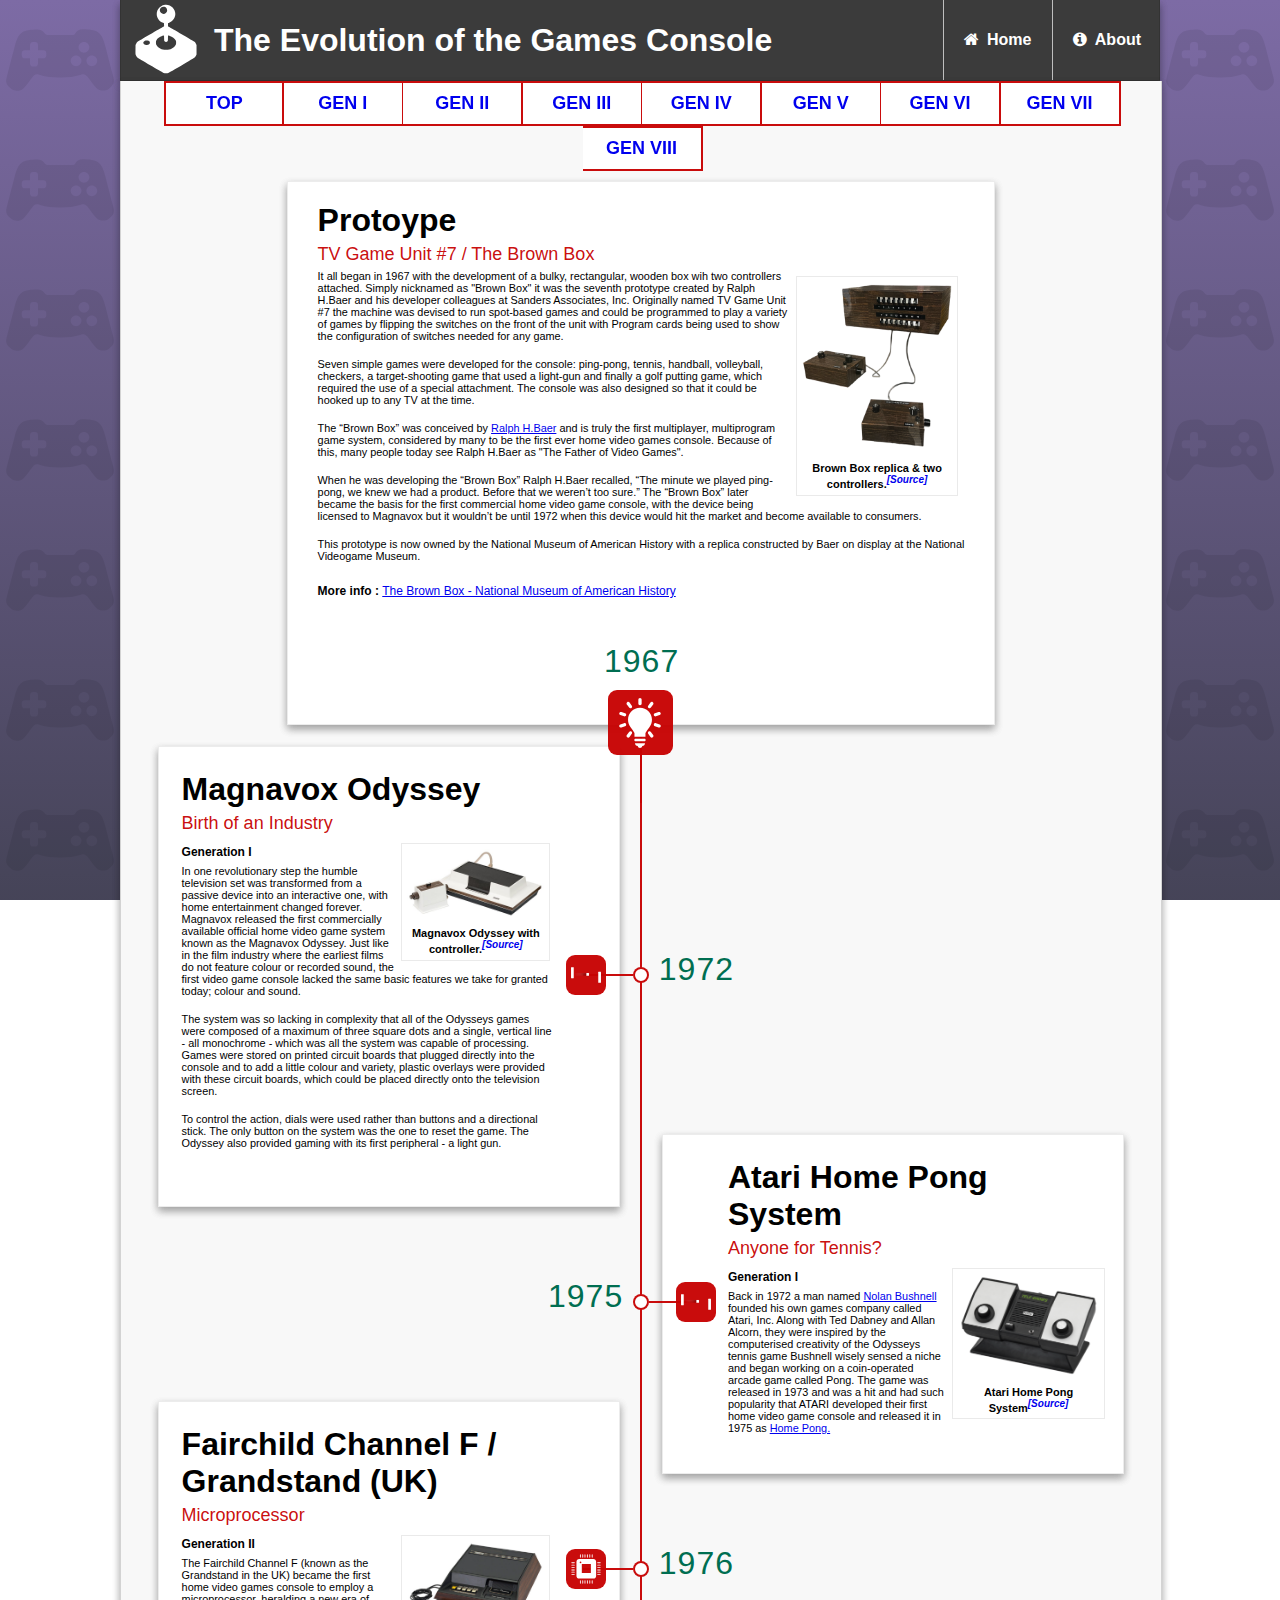
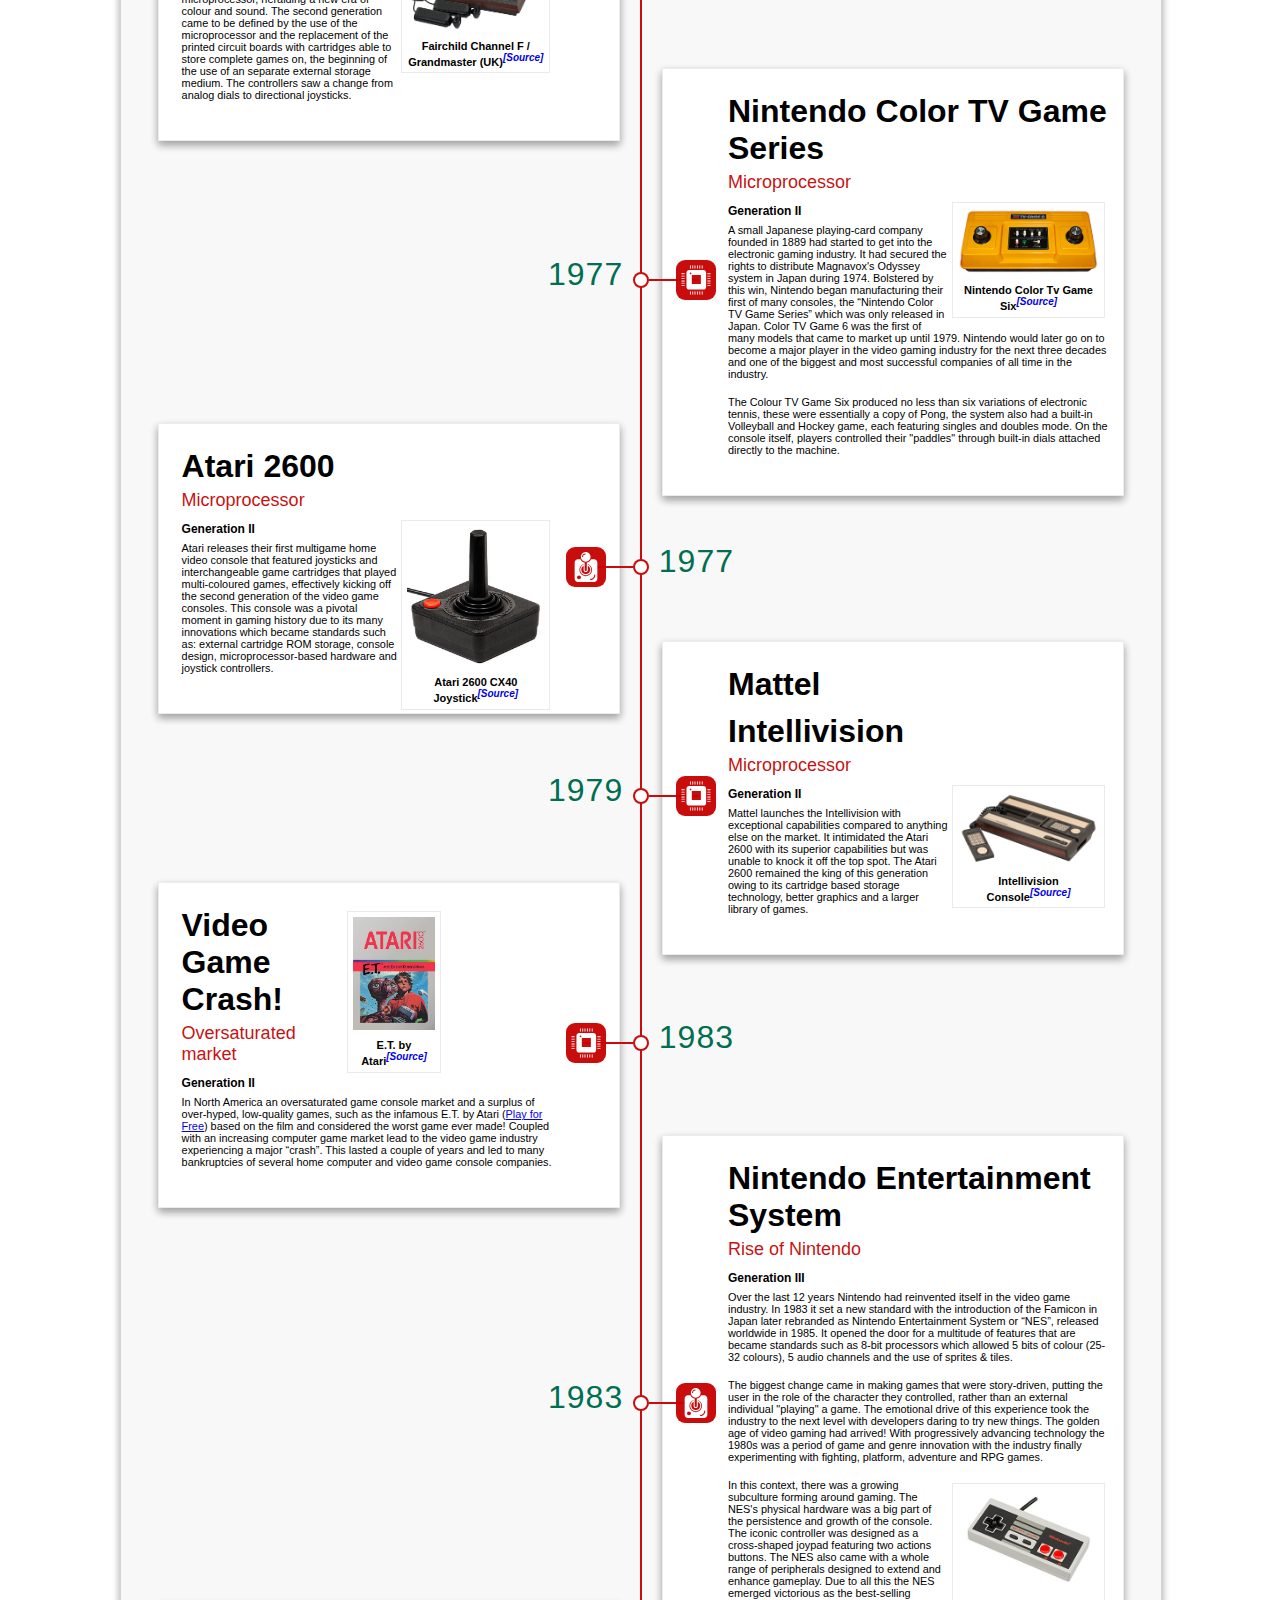
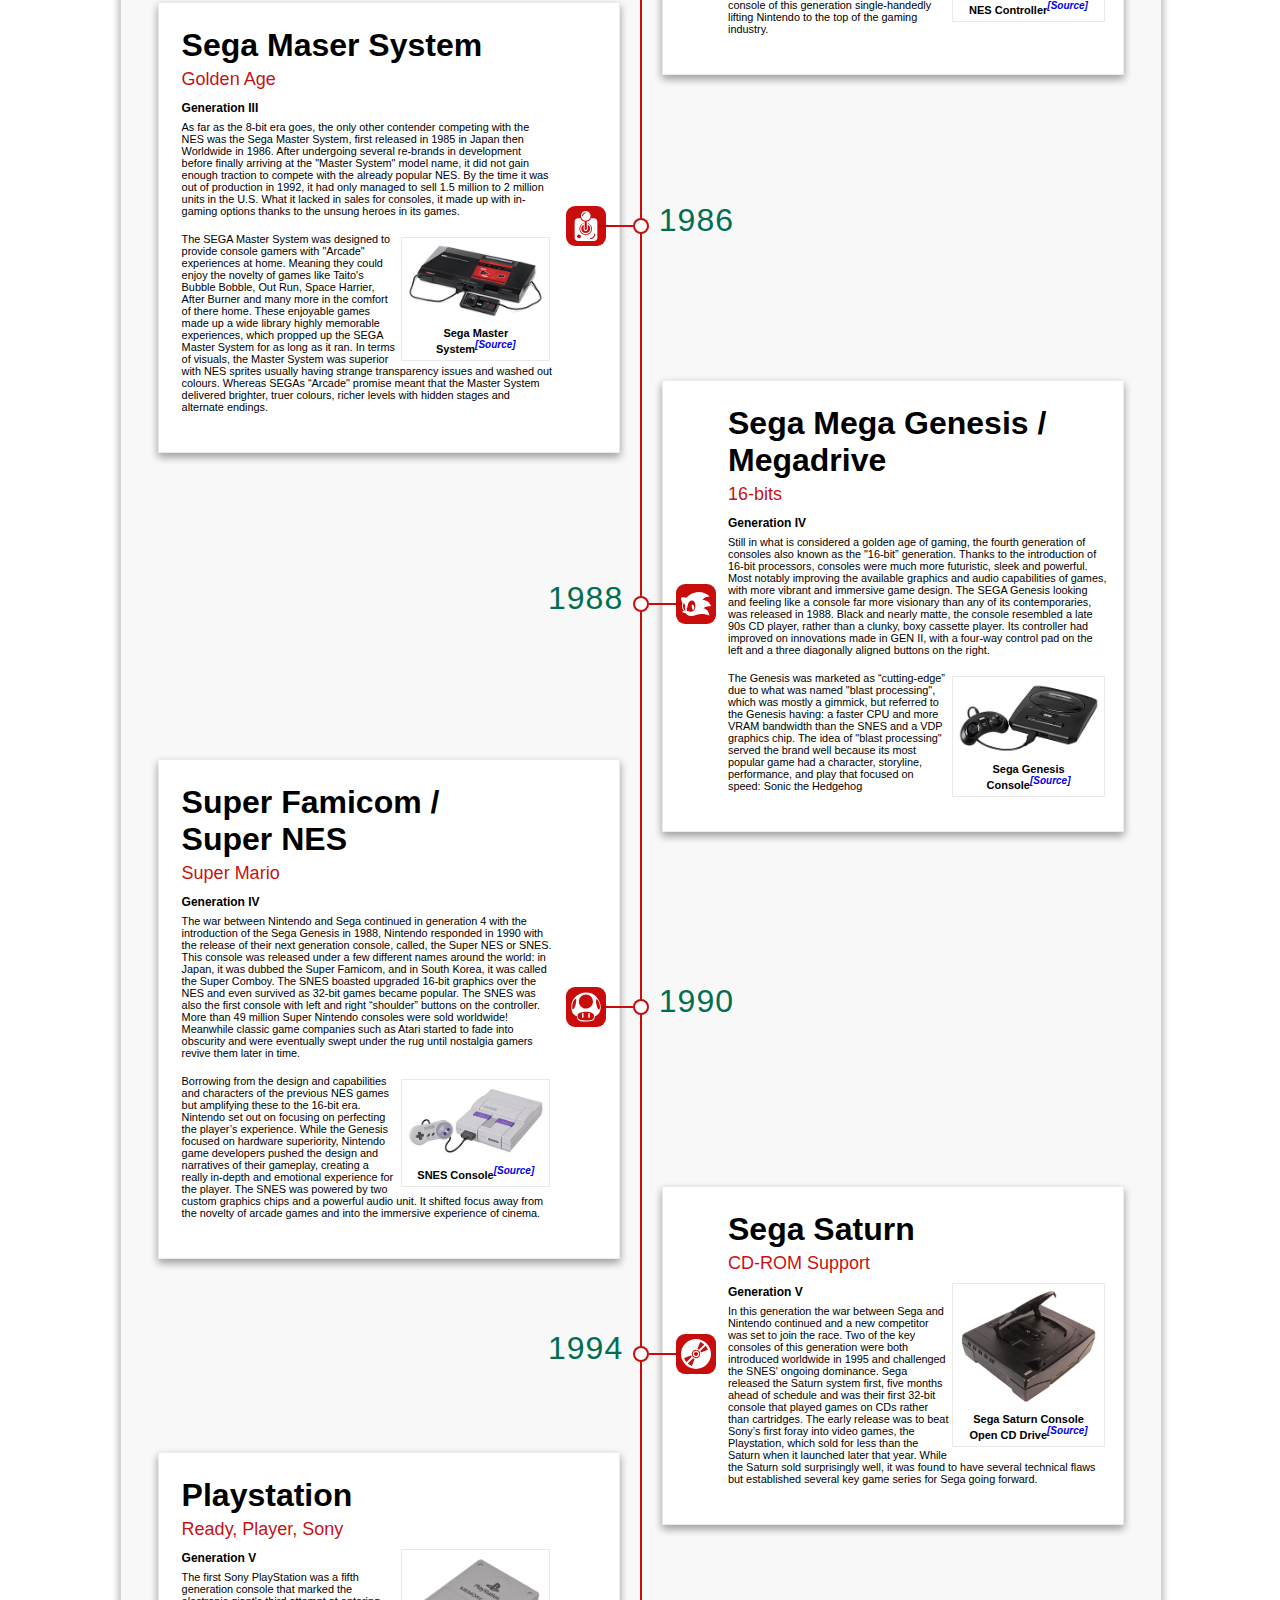
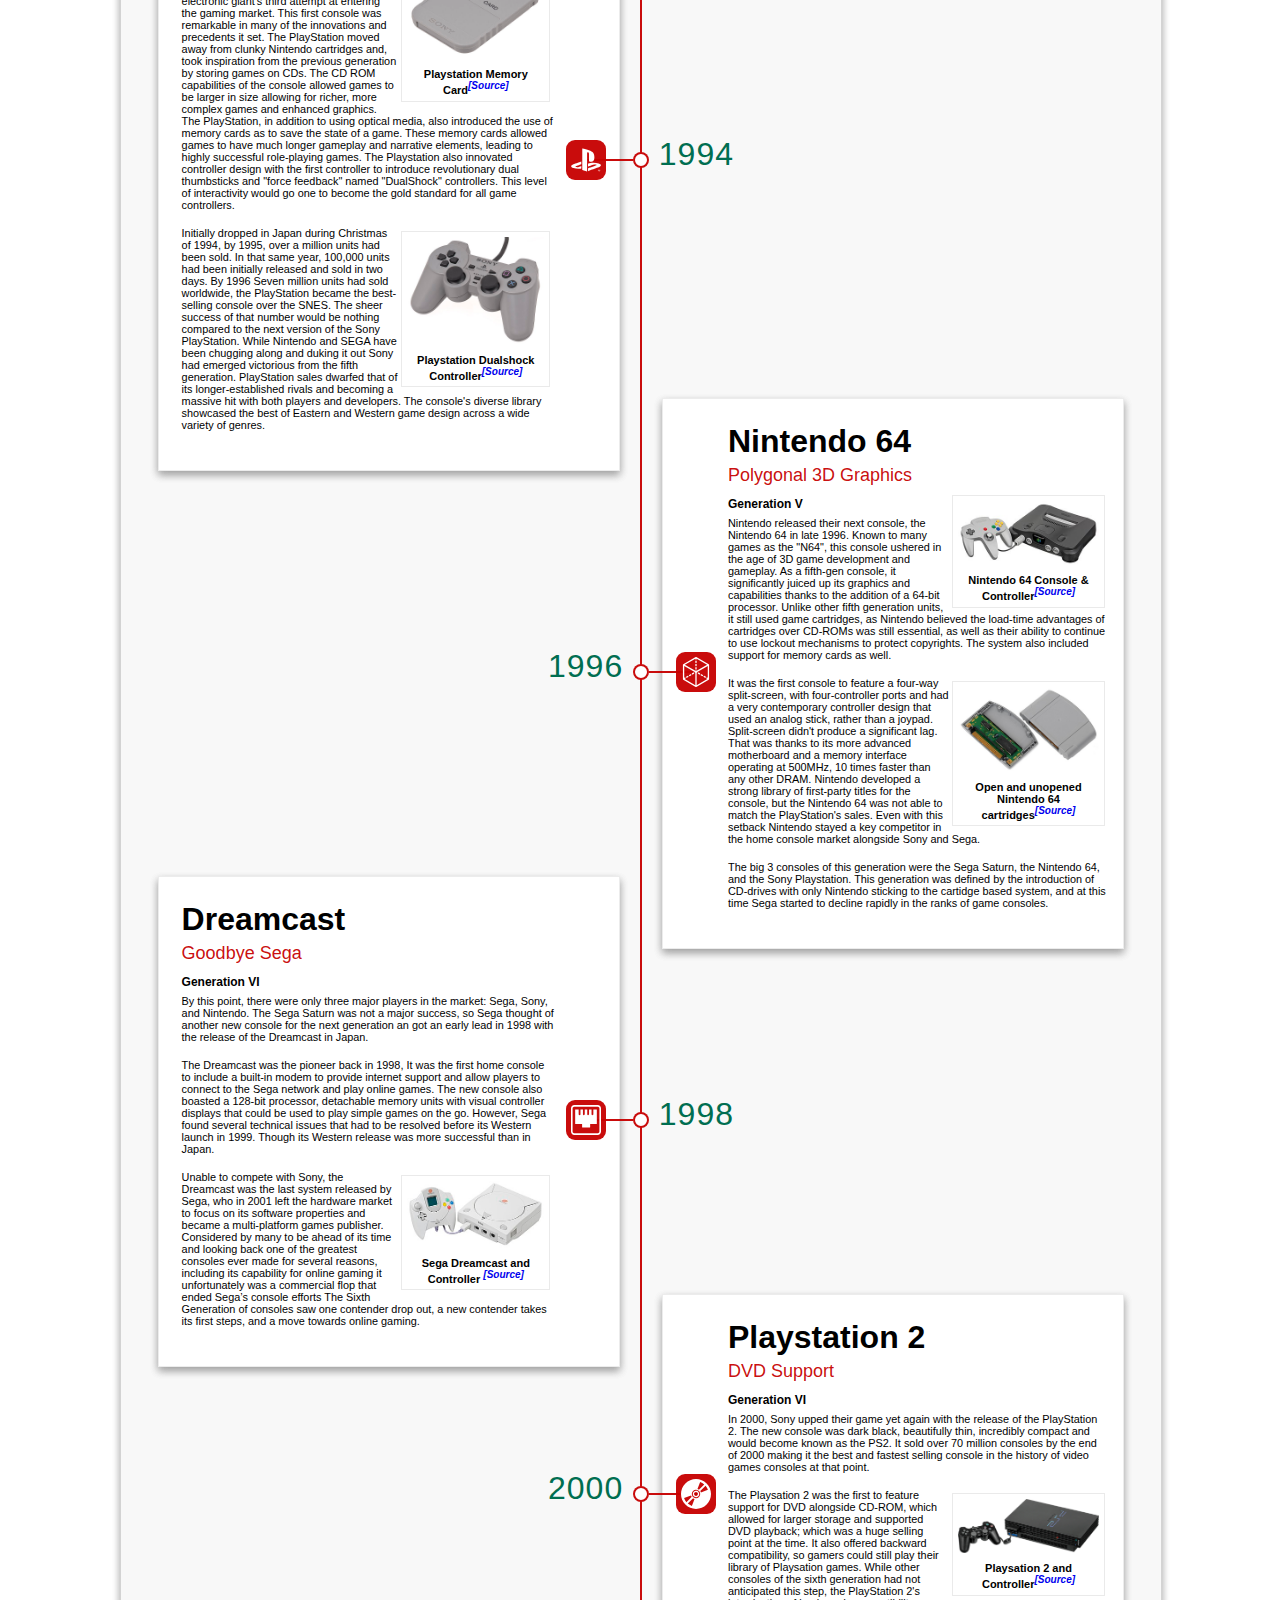
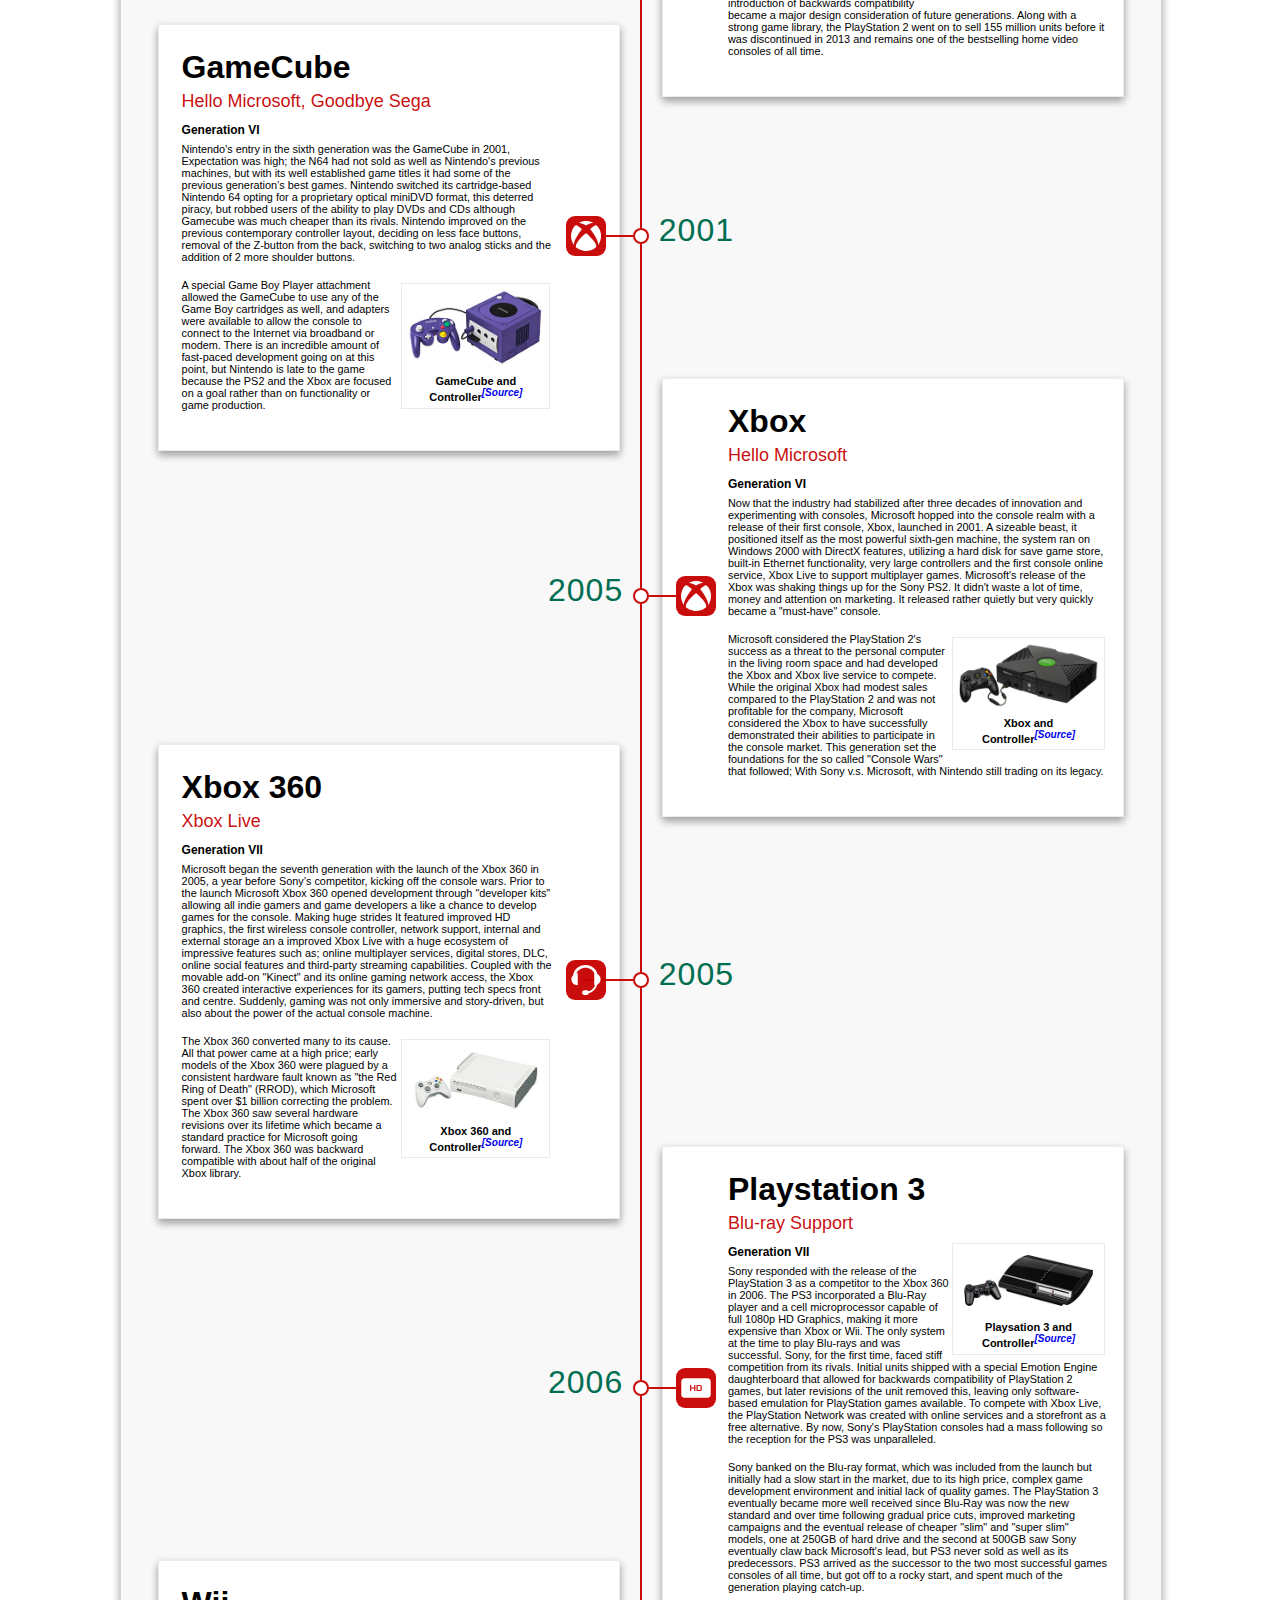
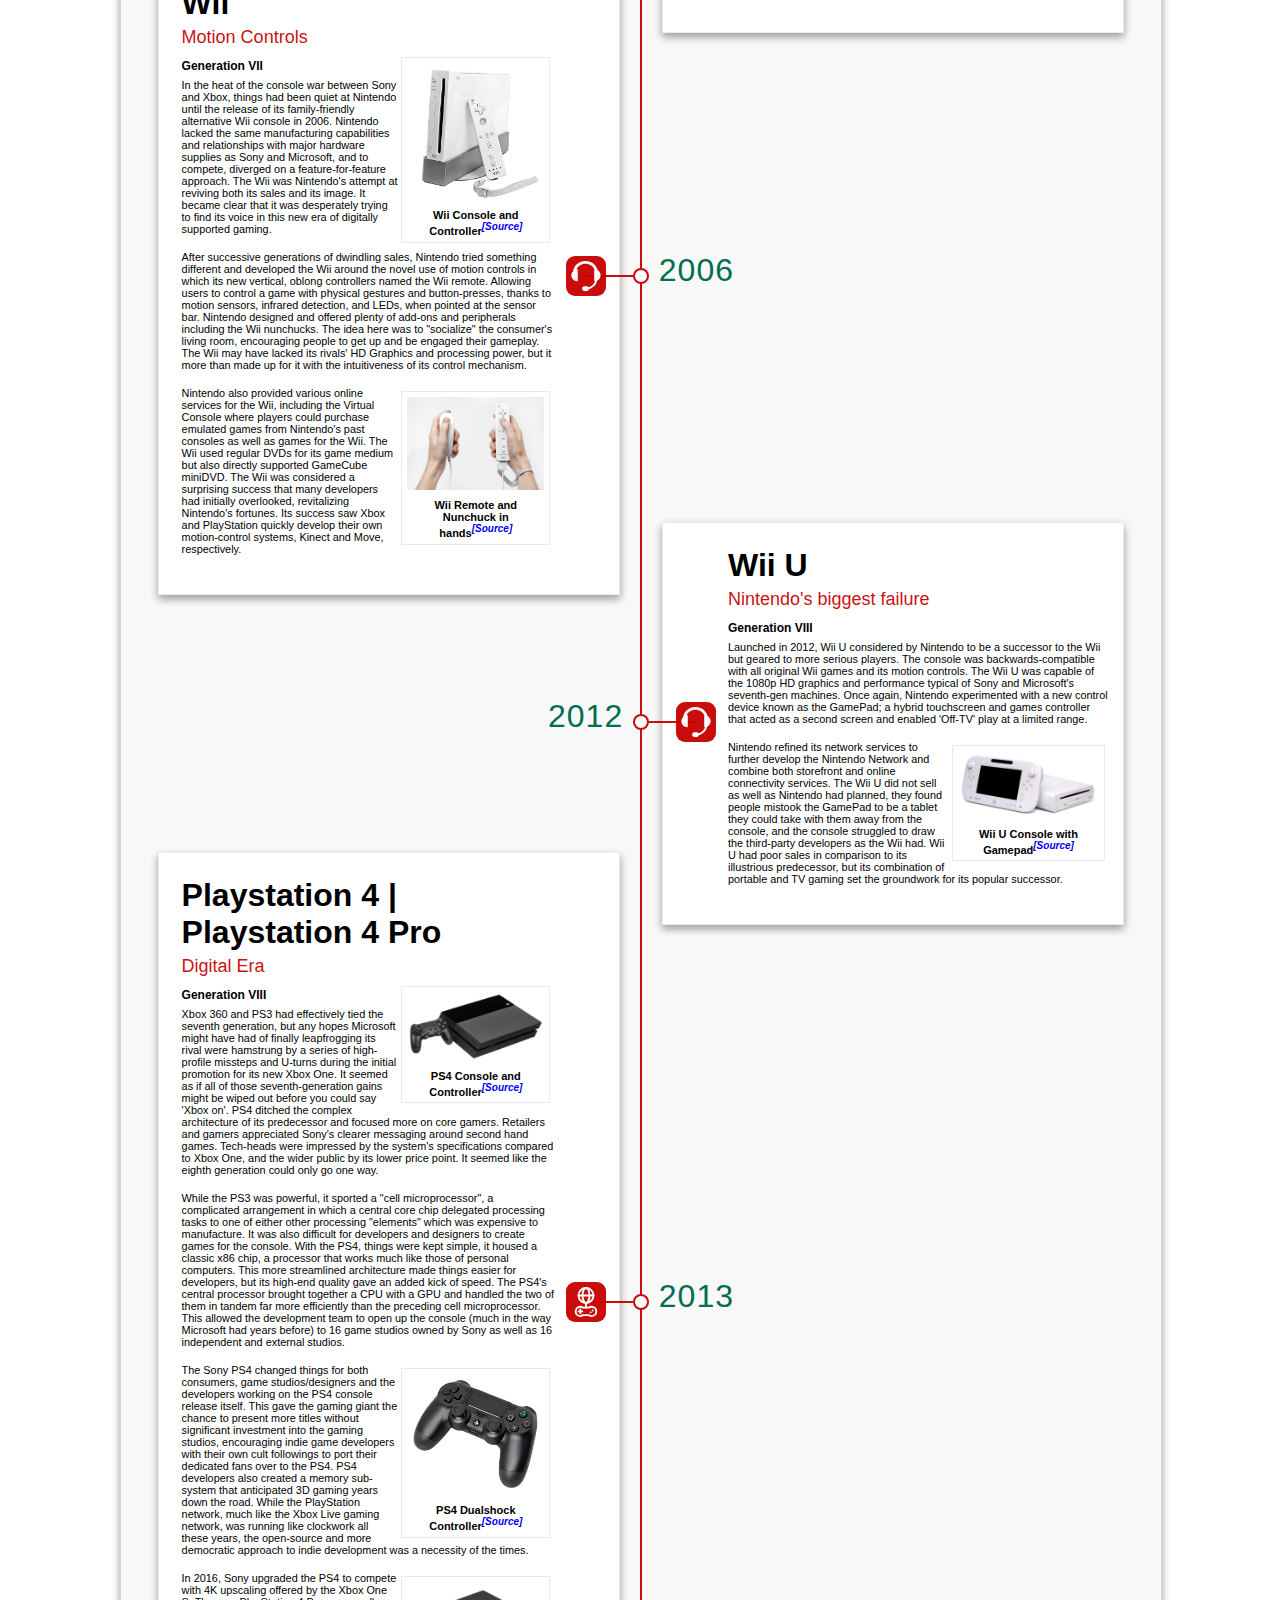
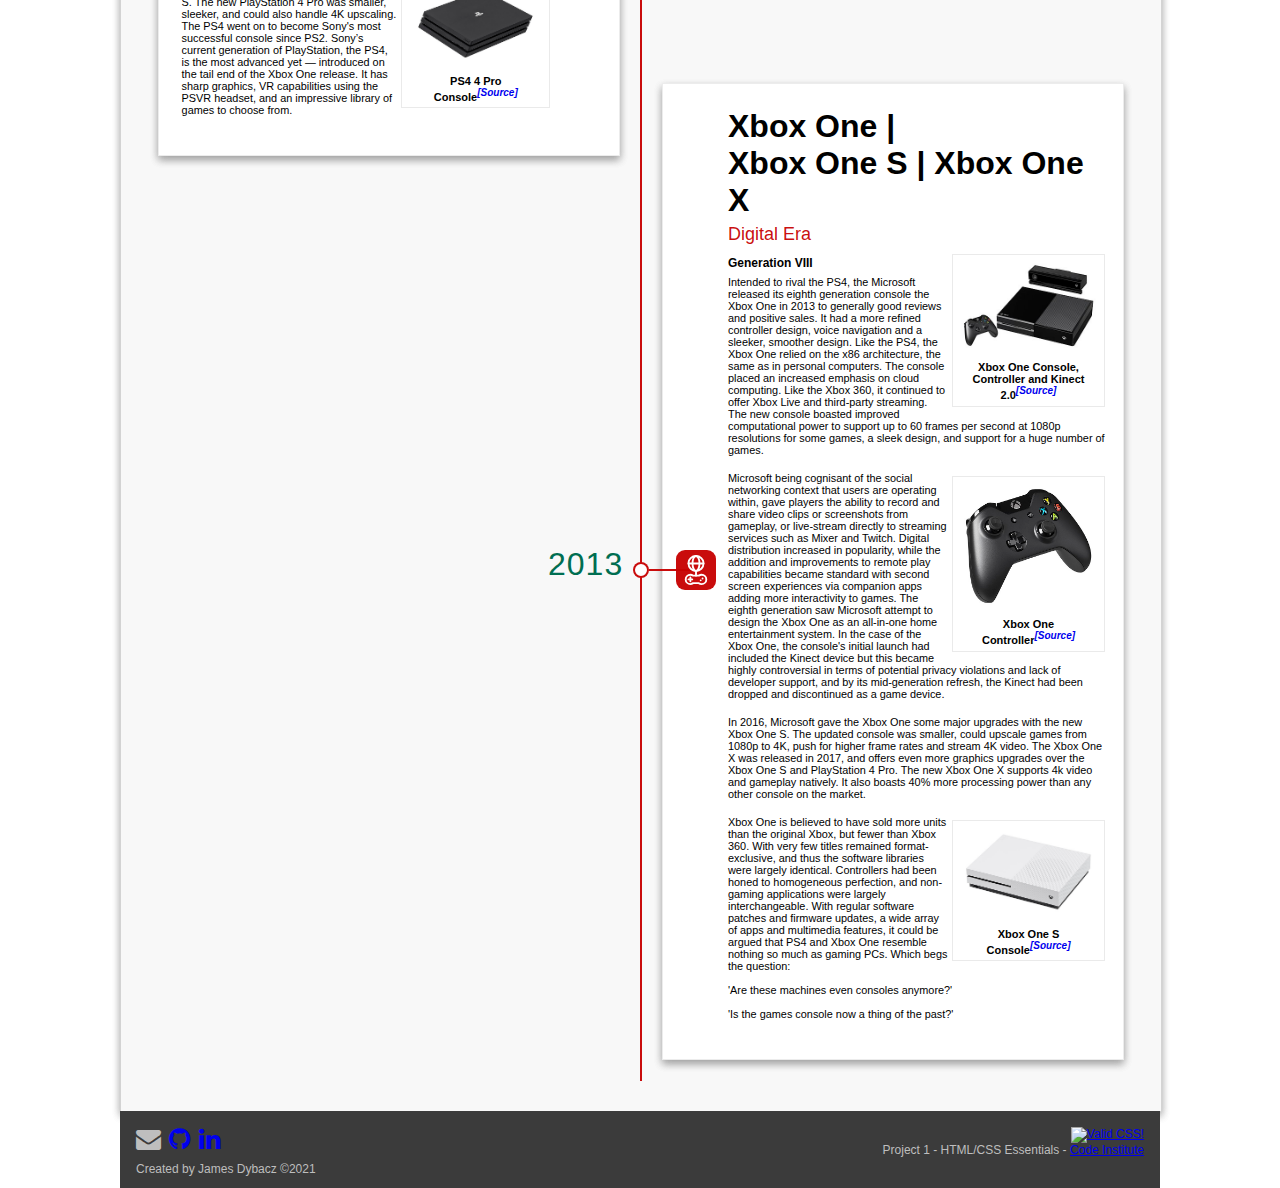
==== commit ef1455e5: "Style improve ments" ====
--- a/index.html
+++ b/index.html
@@ -5,24 +5,25 @@
     <meta http-equiv="X-UA-Compatible" content="IE=edge">
     <meta name="viewport" content="width=device-width, initial-scale=1.0">
     <link rel="stylesheet" type="text/css" href="./css/style.css">
-    <link rel="stylesheet" href="https://cdnjs.cloudflare.com/ajax/libs/font-awesome/5.15.3/css/all.min.css">
-    <title>Evolution of Games Consoles</title>
+    <link rel="stylesheet" href="https://maxcdn.bootstrapcdn.com/font-awesome/4.7.0/css/font-awesome.min.css" type="text/css">
+    <title>The Evolution of the Games Console</title>
 </head>
 <body>
     <header id="page-top">
-            <p>Evolution of Games Consoles</p>
+            <img src="./images/icons/joystick2-icon.svg" alt="Joystick Logog">
+            <p>The Evolution of the Games Console</p>
             <nav>
                 <ul>
-                    <li><a href="index.html">Home</a></li>
-                    <li><a href="about.html">About</a></li>
+                    <li><a href="index.html"><i class="fa fa-home" aria-hidden="true"></i>Home</a></li>
+                    <li><a href="about.html"><i class="fa fa-info-circle" aria-hidden="true"></i>About</a></li>
                 </ul>
             </nav>
     </header>
 
     <section class="body-content">
-      <div class="sticky-nav">
+      <nav class="sticky-nav">
         <ul class="list-inline">
-          <li><a href="#page-top">Top</a></li>
+          <li class="first-listitem"><a href="#page-top">Top</a></li>
           <li><a href="#magnavox-odyssey">Gen I</a></li>
           <li><a href="#fairchild">Gen II</a></li>
           <li><a href="#nes">Gen III</a></li>
@@ -32,7 +33,7 @@
           <li><a href="#xbox-360">Gen VII</a></li>
           <li><a href="#wii-u">Gen VIII</a></li>
         </ul>
-      </div>
+      </nav>
         <div class="panel">
             <div class="timeline">
                 <div class="container top" id="prototype">
@@ -144,7 +145,7 @@
                 </div>
                 <div class="container left" id="game-crash">
                   <div class="year">1983</div>
-                  <i class="icon" id="microchip"></i>
+                  <i class="icon" id="microchip4"></i>
                   <div class="content">
                     <figure id="et-box">
                       <a href="https://archive.org/details/E.T._The_Extra-Terrestrial_1982_Atari_NTSC" target="_blank">
@@ -454,11 +455,21 @@
         
     <footer>
         <div class="ftleft">
-            <p>Code Institue - HTML/CSS Essentials Project</p>
+          <a href="mailto: jdybacz@gmail.com" target="_blank"><i class="fa fa-envelope" aria-hidden="true"></i></a>
+          <a href="https://github.com/dybacz" target="_blank"><i class="fa fa-github" aria-hidden="true"></i></a>
+          <a href="https://www.linkedin.com/in/james-dybacz/" target="_blank"><i class="fa fa-linkedin" aria-hidden="true"></i></a>
+          <p>Created by James Dybacz &copy;2021 </p>
         </div>
         
         <div class="ftright">
-            <p>Created by James Dybacz Copyright 2021 </p>
+          <p>
+            <a href="https://jigsaw.w3.org/css-validator/check/referer">
+                <img style="border:0;width:88px;height:31px"
+                    src="https://jigsaw.w3.org/css-validator/images/vcss-blue"
+                    alt="Valid CSS!" />
+            </a>
+        </p>
+        <p>Project 1 - HTML/CSS Essentials - <a href="https://codeinstitute.net/" target="_blank">Code Institute</a></p>
         </div>
     </footer>
 
--- a/css/style.css
+++ b/css/style.css
@@ -12,7 +12,7 @@
     border: 0;
     padding: 0;
     margin: 0;
-    font-family:-apple-system, BlinkMacSystemFont, 'Segoe UI', Roboto, Oxygen, Ubuntu, Cantarell, 'Open Sans', 'Helvetica Neue', sans-serif
+    font-family:BlinkMacSystemFont, 'Segoe UI', Roboto, Oxygen, Ubuntu, Cantarell, 'Open Sans', 'Helvetica Neue', sans-serif;
    }
 
 html{
@@ -32,12 +32,7 @@
    grid-template-rows: auto 1fr auto ;
 }
 
-    /** VARIABLES **/
-:root {
-    --main-color:#3B3B3B;
-}
-
-    /** HOTFIX FOR FLOATING DIVS **/
+/** HOTFIX FOR FLOATING DIVS **/
 header::after, .panel::after, .panel-top::after {
     content: '';
     display: table;
@@ -46,7 +41,7 @@
 
 /********** 2.HEADER & NAV **********/
 header {
-    background-color: var(--main-color);
+    background-color: #3B3B3B;
     box-shadow: 0 4px 8px 0 rgba(0, 0, 0, 0.2), 0 4px 8px 0 rgba(0, 0, 0, 0.2);   
     border-style: solid;
     border-width: 0 1px 1px 1px;
@@ -57,19 +52,25 @@
 }
 
 header > p {
-    color: white;
-    float: left;
-    line-height: 4em;
-    font-weight: bold;
-    padding-left: 1em;
-}
-
-nav ul {
+  color: white;
+  float: left;
+  line-height: 80px;
+  font-weight: bold;
+  padding-left: 8px;
+  font-size: 32px;
+}
+
+nav li i {
+  color: white;
+  padding-right: 8px;
+}
+
+header nav ul {
     list-style: none;
     float: right;
 }
 
-nav li {
+header nav li {
     display: inline-flex;
     margin: 0 -2px 0 -2px;
     font-weight: bold;
@@ -78,60 +79,83 @@
 
 }
 
-nav a {
+header nav a {
     color: white;
     text-decoration: none;
     display: block;
     width: 100%;
-    padding: 0 1.1em 0 1.1em;
-}
-
-nav li:hover{
+    padding: 0 20px 0 20px;
+    line-height: 80px;
+    border-left: 1px;
+    border-style: solid;
+    border-color: #bebebe;
+}
+
+header nav li:hover{
     background-color: teal;
 }
 
-nav a:focus {
+header nav a:focus {
     background-color: teal;
 }
 
-nav a:active{
+header nav a:active{
     background-color: thistle;
 }
 
 .sticky-nav {
-	background-color: #ffffff;
+	background-color: transparent;
 	position: sticky;
 	top: 0;
   z-index: 3;
-  border-right: 2px;
-  border-bottom: 2px;
-  border-left: 2px;
-  border-style: solid;
-  border-color: #c70202f5;
 }
 
 .list-inline {
 	list-style: none;
-	padding: 10px;
+	padding: 0px 10px;
   text-align: center;
   
 }
 
 .list-inline > li a {
+  padding: 10px 23px 10px 23px;
+  box-sizing: border-box;
   text-decoration: none;
   text-transform: uppercase;
   font-weight: bold;
   font-size: 18px;
+  display: block;
+  width: 100%;
 }
 
 .list-inline > li a:visited {
   color:black;
 }
 
+.list-inline li a:hover, .list-inline li a:focus {
+  color: #FFFFFF;
+  background-color:#c70202f5;
+}
+
 .list-inline > li {
-	display: inline-block;
-  padding: 0px 30px 0px 30px;
+  display: inline-block;
+  border-bottom: 2px;
+  border-right: 2px;
+  border-top: 2px;
+  border-style: solid;
+  border-color: #c70202f5;
+  margin-right: -4px;
+  margin-left: -1px;
+  box-sizing: border-box;
+  width: 120px;
+  background-color: #ffffff;
   
+}
+
+.first-listitem {
+  border-left: 2px;
+  border-style: solid; 
+  border-color: #c70202f5; 
 }
 
 .list-inline > li:before {
@@ -139,6 +163,12 @@
 	position: absolute; 
 }
 
+header img {
+  height: 70px;
+  display: block;
+  float: left;
+  padding: 4px 5px 6px 10px;
+}
 /********** 3.BODY **********/
 
 .body-content {
@@ -146,14 +176,15 @@
     grid-row-end: 3;
     width: 100%;
     height: 100%;
+    background-color: rgb(248, 248, 248);
+    border: solid 1px rgb(211, 211, 211);
+    border-top-width: 0px;
+    box-shadow: 0 4px 8px 0 rgba(0, 0, 0, 0.2), 0 4px 8px 0 rgba(0, 0, 0, 0.2);
 }
 .panel {
     overflow: hidden;
-    border-radius: 3px;
-    padding: 29px 0 29px 0;
-    background-color: rgb(248, 248, 248);
-    border: solid 1px rgb(211, 211, 211);
-    box-shadow: 0 4px 8px 0 rgba(0, 0, 0, 0.2), 0 4px 8px 0 rgba(0, 0, 0, 0.2);
+    padding: 0 0 29px 0;
+    
     grid-row-end: 3;
 }
 
@@ -163,7 +194,7 @@
   position: relative;
   width: 100%;
   max-width: 97%;
-  margin: 0 auto;
+  margin: 10px auto 0 auto;
   box-sizing: border-box;
 }
 
@@ -220,12 +251,12 @@
 }
 
 .container.top .content {
-    padding: 20px 30px 150px 30px;
+    padding: 20px 30px 120px 30px;
     box-sizing: border-box;
   }
 .container.top .icon {
     left: calc(50% - 33px);
-    top: 600px;
+    top: 509px;
     width: 65px;
     height: 65px;
     line-height: 25px;
@@ -234,7 +265,7 @@
 
 .container.top .year {
     left: calc(50% - 37px);
-    top: 550px;
+    top: 462px;
   }
 
 .container.top::after{
@@ -243,7 +274,7 @@
 
 .container.top::before{
     left: calc(50% - 25px);
-    top: 680px;
+    top: 596px;
     transform: rotate(90deg);
   }
 
@@ -315,7 +346,6 @@
   height: 40px;
   top: calc(50% - 22px);
   background: #c70202f5;
-  border: 2px solid #c70202f5;
   border-radius: 9px;
   text-align: center;
   font-size: 18px;
@@ -344,7 +374,7 @@
   background-image: url(../images/icons/pong.svg);
 }
 
-#microchip, #microchip2, #microchip3 {
+#microchip, #microchip2, #microchip3, #microchip4 {
   background-image: url(../images/icons/microchip.svg);
 }
 
@@ -424,7 +454,6 @@
 .container .content p {
   margin: 0;
   font-size: 0.85vw;
-  line-height: 2w;
   color: #000000;
   box-sizing: border-box;
   padding-bottom: 16px;
@@ -451,12 +480,12 @@
 }
 
 #brown-box {
-  width: 25%;;
+  width: 25%;
   border: 1px solid #00000015;
   float: right;
   margin: 1%;
   box-sizing: border-box;
-  max-width: 180px;
+  max-width: 240px;
 }
 
 #brown-box img {
@@ -775,19 +804,40 @@
 }
 
 footer{
-    background-color: var(--main-color);
-    color: white;
+    background-color: #3B3B3B;
+    height: 77px;
     display: inline-flex;
     grid-row-start: 3;
     grid-row-end: 4;
 }
 .ftleft {
+    color: #bebebe;
     width: 100%;
     text-align: left;
     padding: 1em;
+    box-sizing: border-box;
+}
+
+.ftleft i {
+  font-size: 25px;
+  padding: 0px 4px 10px 0;
+}
+
+.ftleft a {
+  text-decoration: none;
+}
+
+.ftleft a:visited, .ftleft a[href^="mailto"], .ftright a:visited{
+  color: inherit;
+}
+
+.ftleft p,.ftright p {
+  font-size: 12px;
 }
 .ftright {
+    color: #bebebe;
     width: 100%;
     text-align: right;
     padding: 1em;
+    box-sizing: border-box;
 }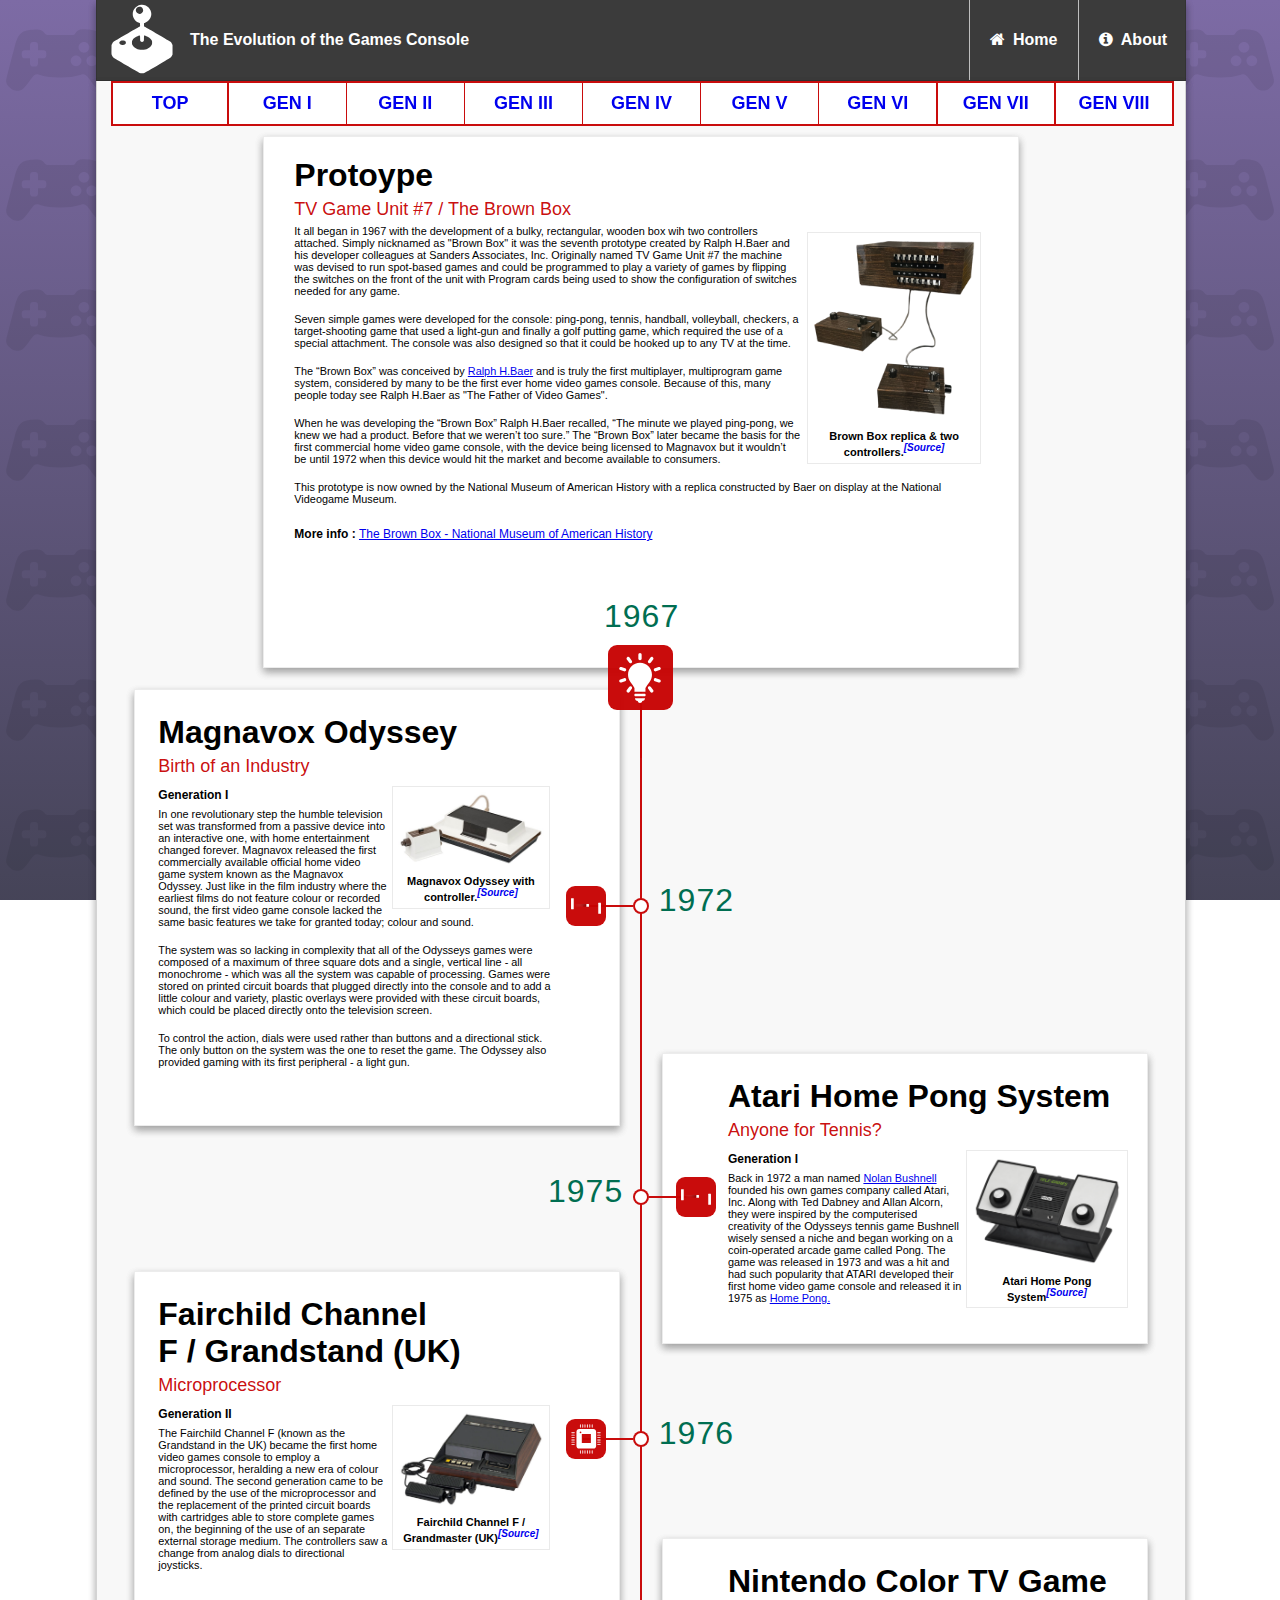
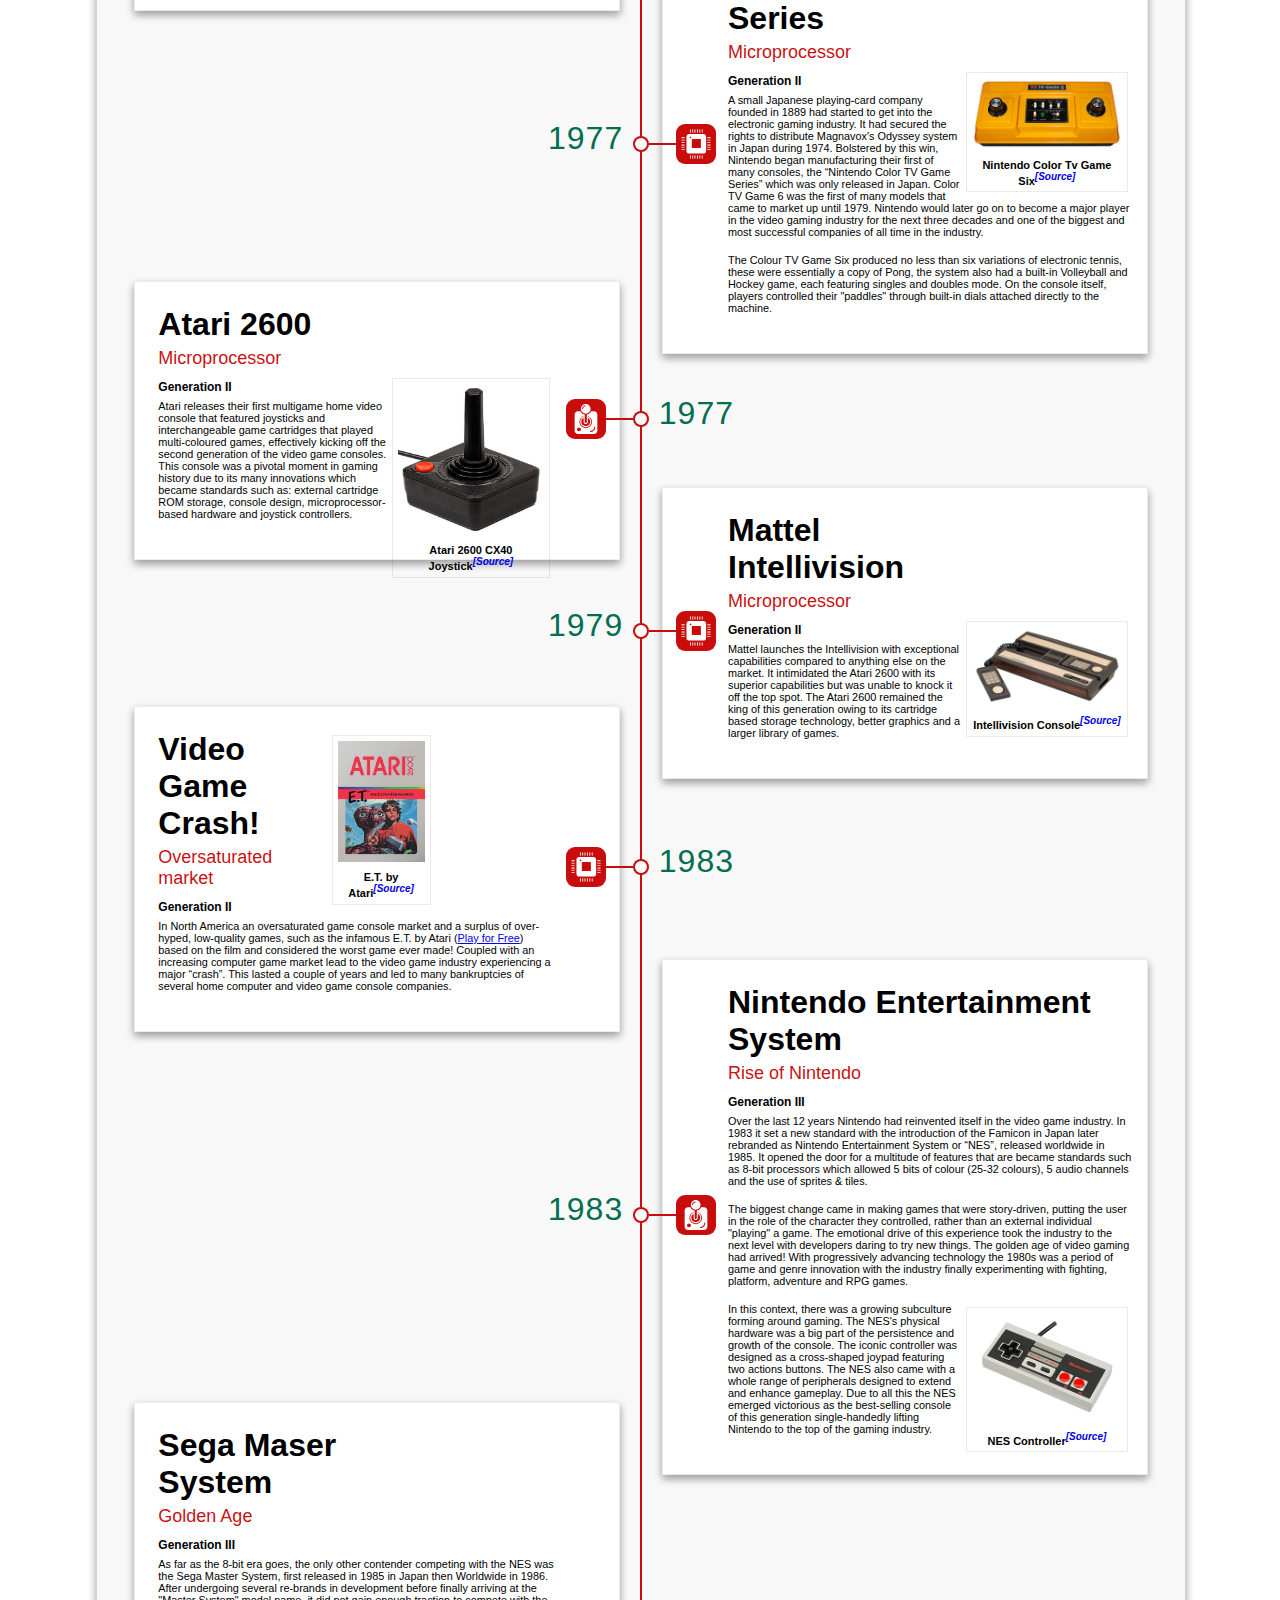
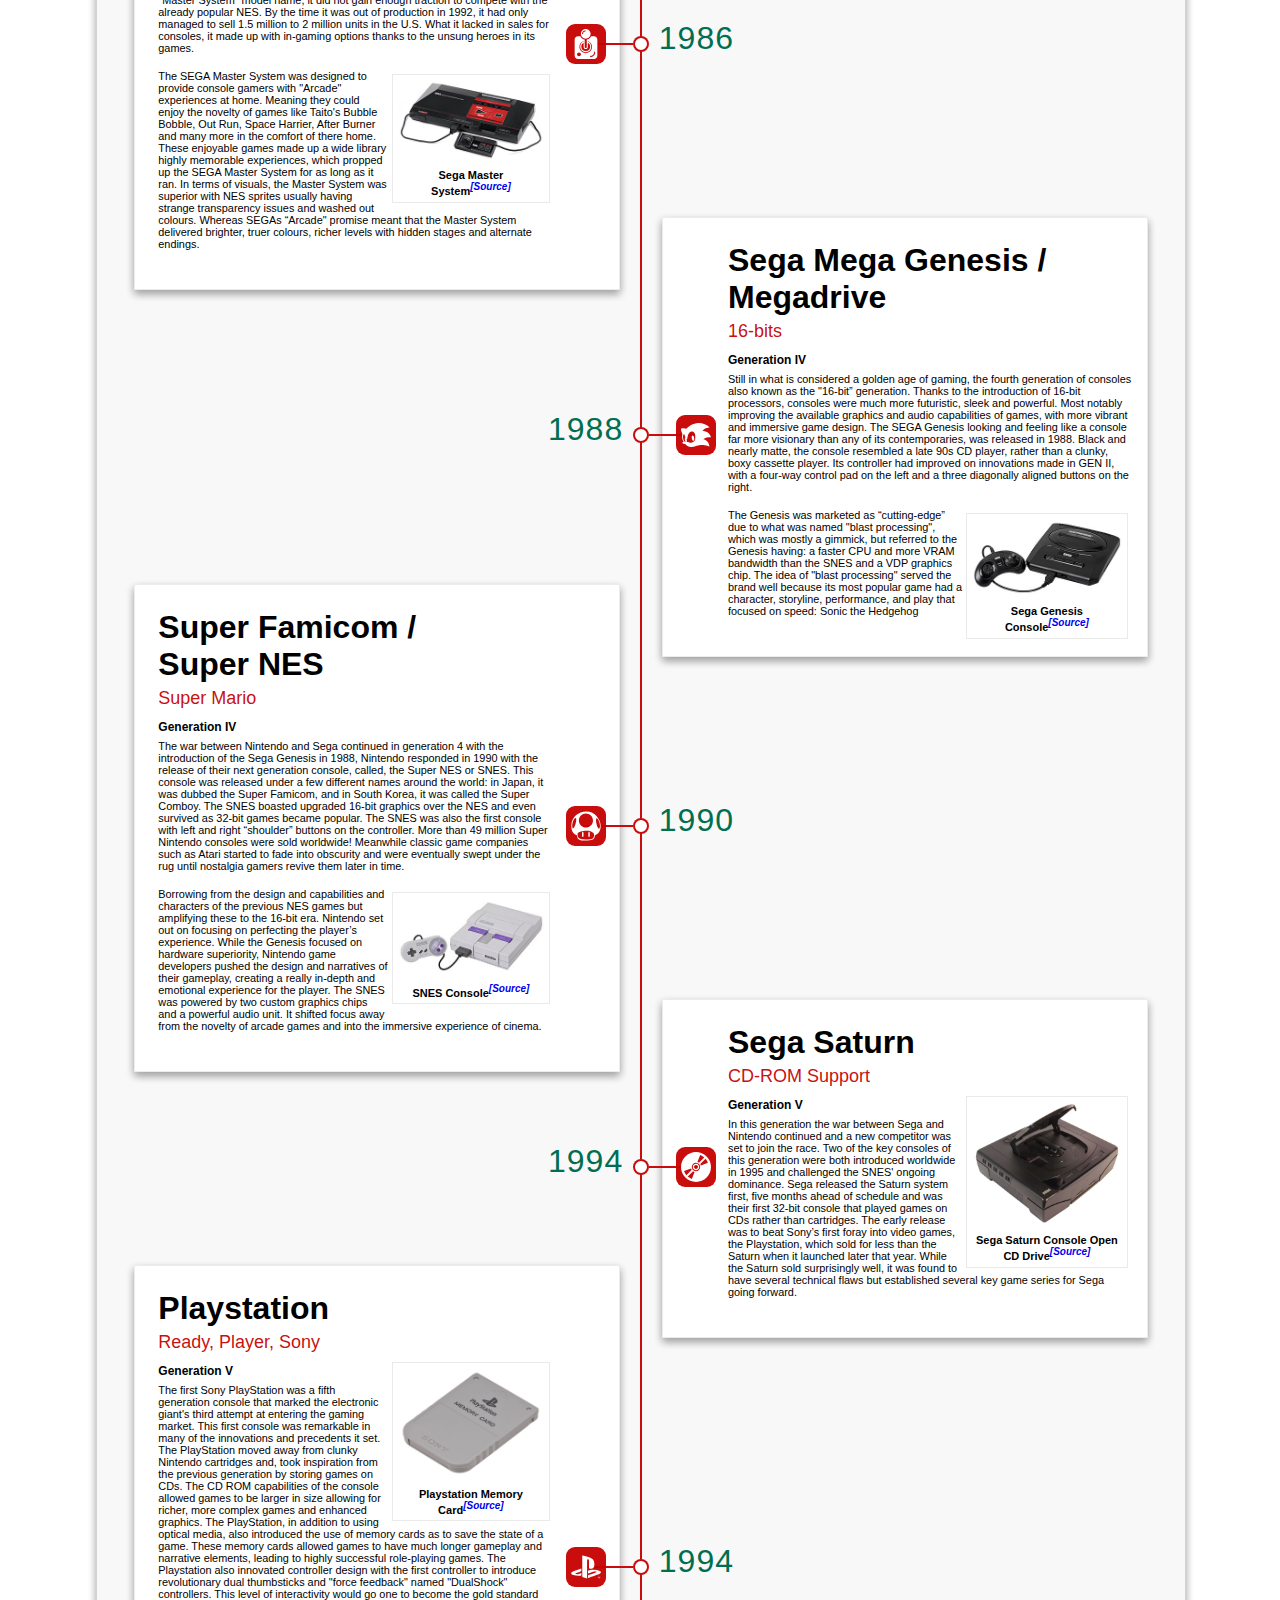
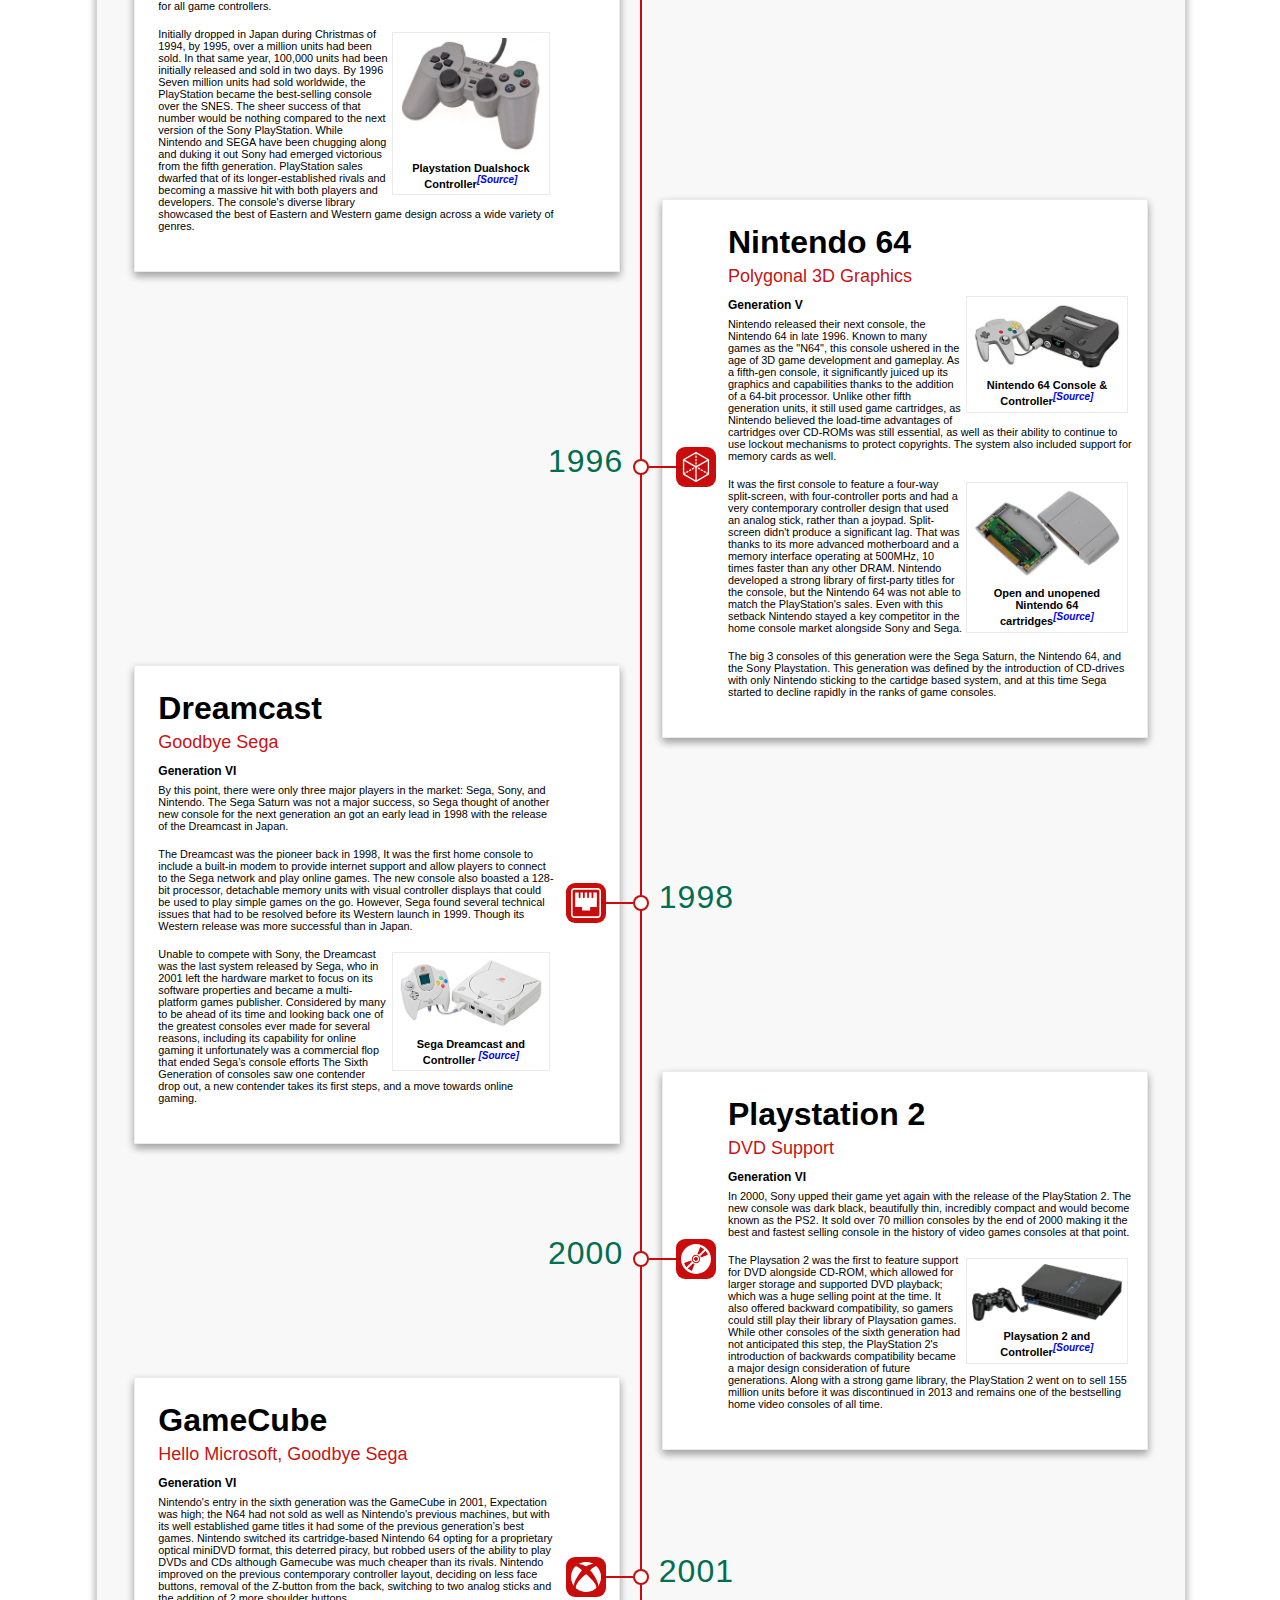
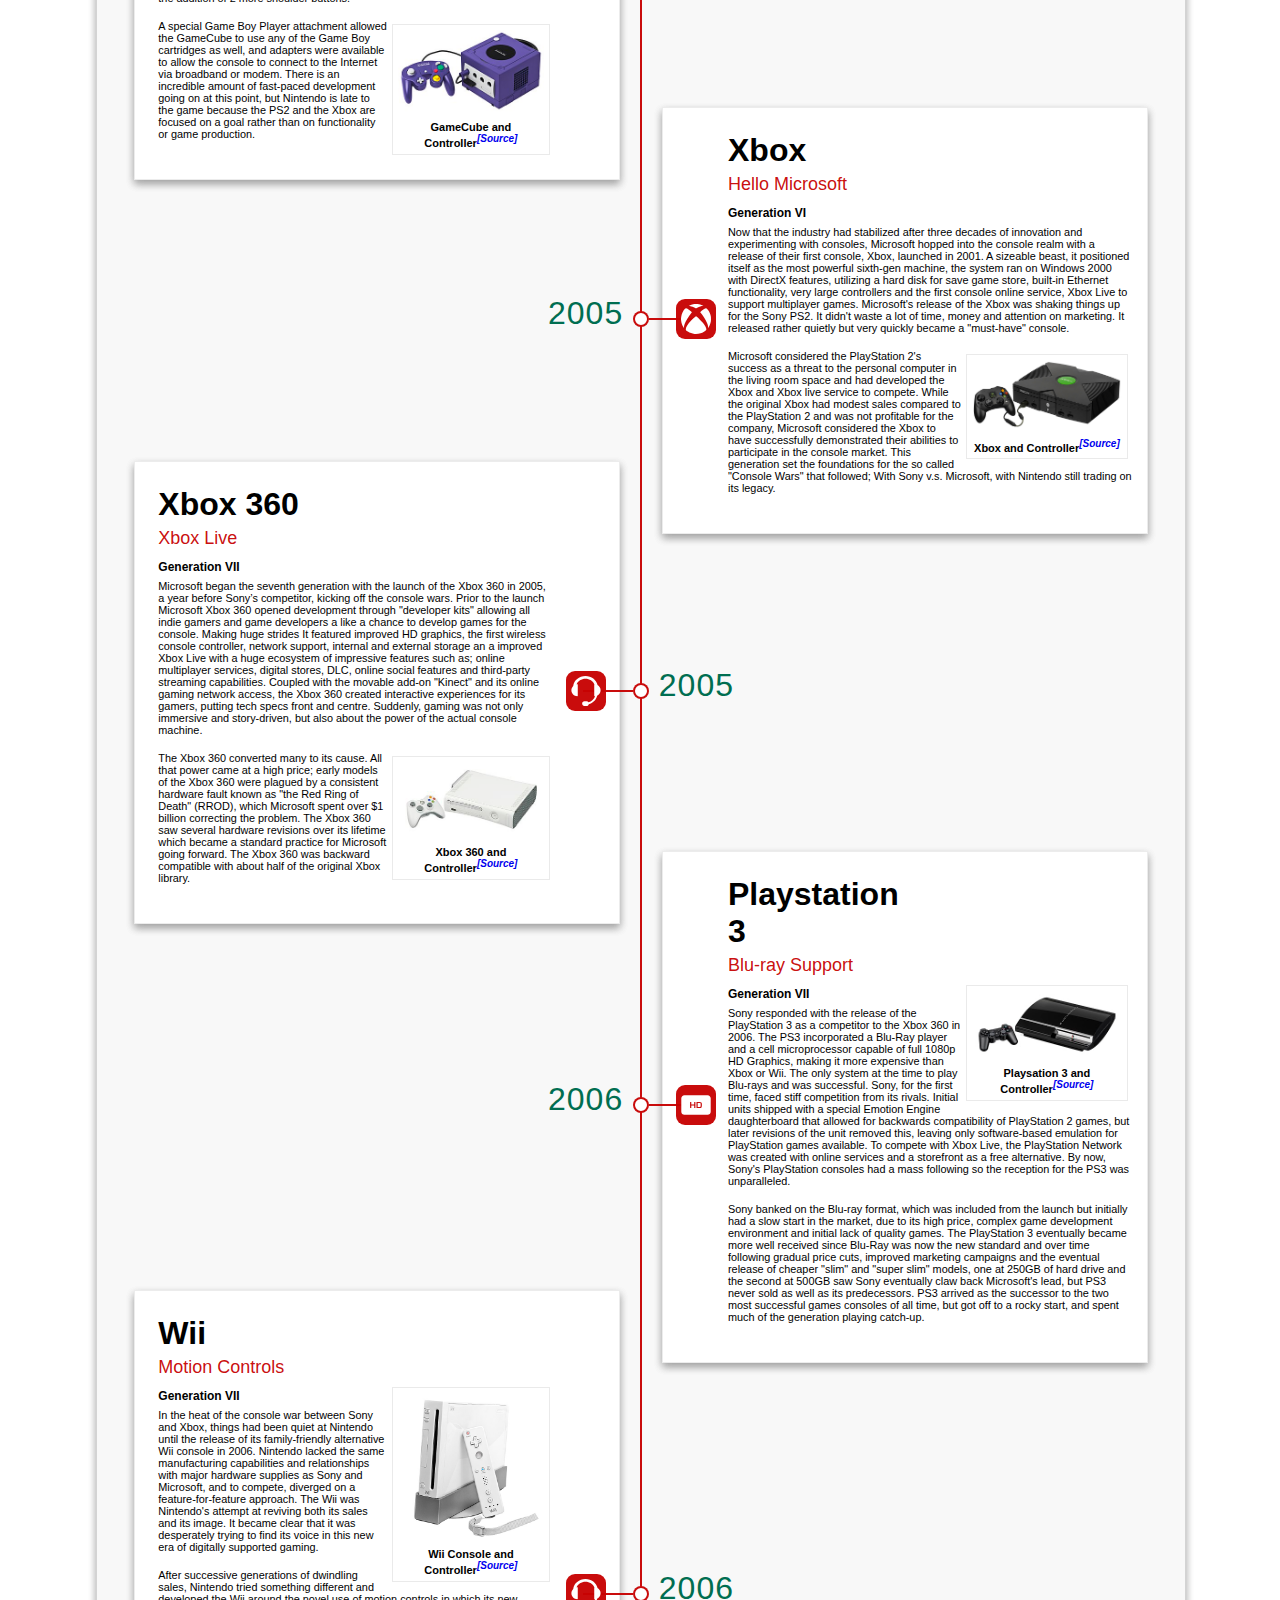
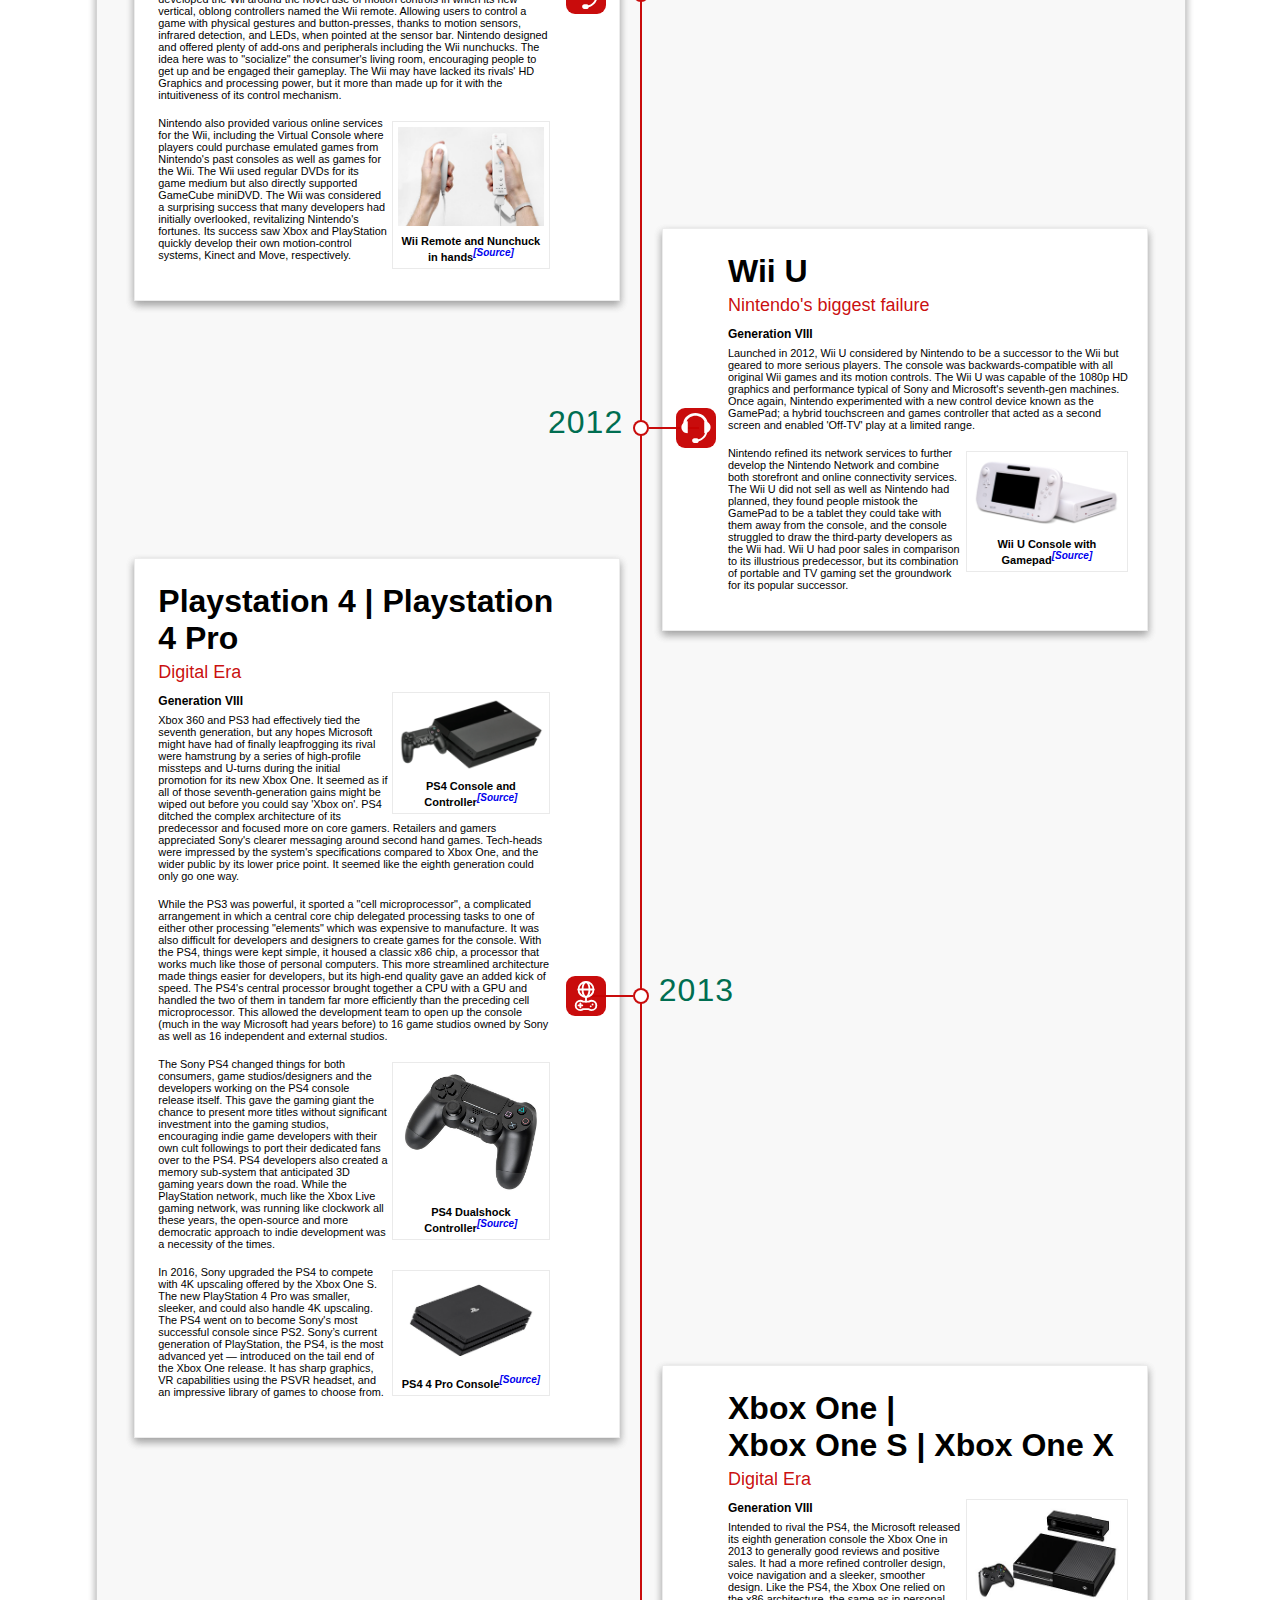
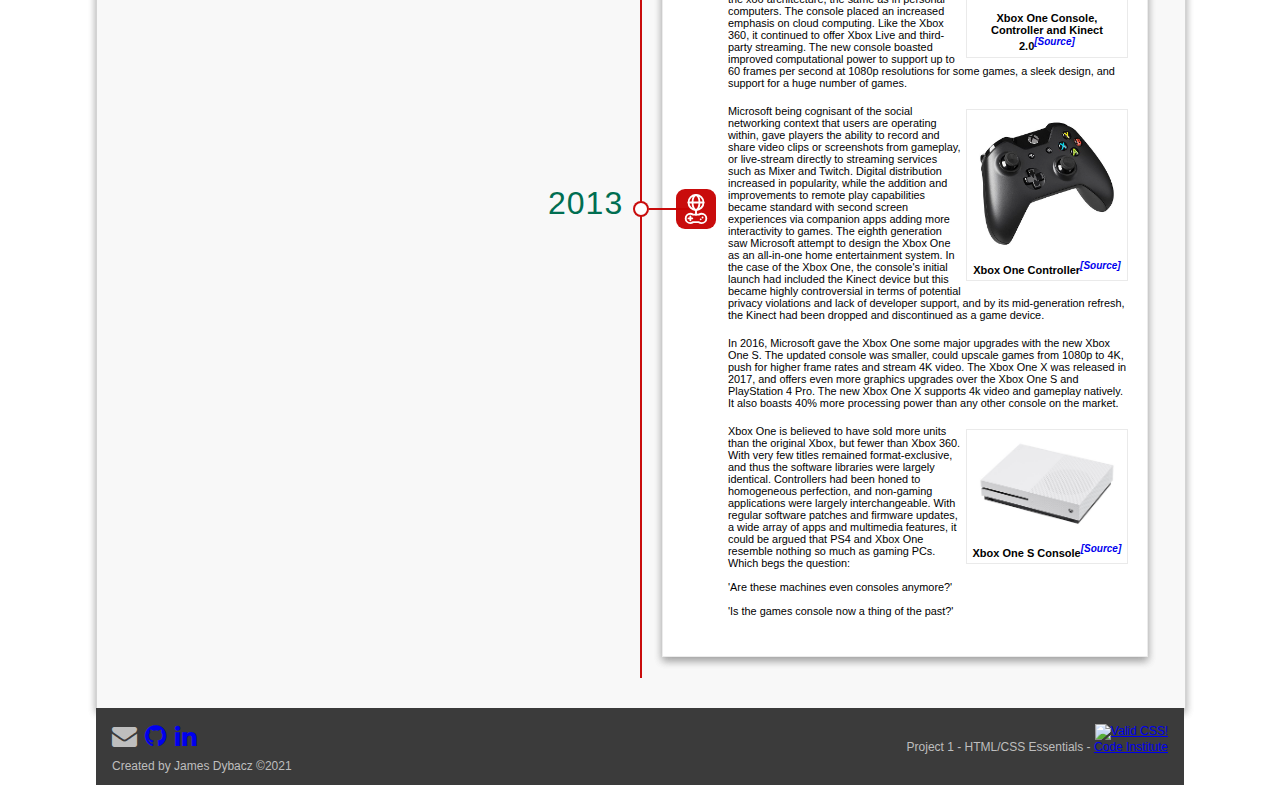
==== commit 97ce790b: "W3 Validator corrections" ====
--- a/index.html
+++ b/index.html
@@ -20,7 +20,7 @@
             </nav>
     </header>
 
-    <section class="body-content">
+    <section class="main-content">
       <nav class="sticky-nav">
         <ul class="list-inline">
           <li class="first-listitem"><a href="#page-top">Top</a></li>
@@ -455,7 +455,7 @@
         
     <footer>
         <div class="ftleft">
-          <a href="mailto: jdybacz@gmail.com" target="_blank"><i class="fa fa-envelope" aria-hidden="true"></i></a>
+          <a href="mailto:jdybacz@gmail.com" target="_blank"><i class="fa fa-envelope" aria-hidden="true"></i></a>
           <a href="https://github.com/dybacz" target="_blank"><i class="fa fa-github" aria-hidden="true"></i></a>
           <a href="https://www.linkedin.com/in/james-dybacz/" target="_blank"><i class="fa fa-linkedin" aria-hidden="true"></i></a>
           <p>Created by James Dybacz &copy;2021 </p>
--- a/css/style.css
+++ b/css/style.css
@@ -1,13 +1,3 @@
-    /***************** MENU *****************\
-            1.INITIATE
-            2.HEADER & NAV
-            3.BODY
-            4.FOOTER
-            5.MEDIA QUERY/MOBILE LAYOUT
-            6.UNUSED CODE
-    \****************************************/
-
-/********** 1.INITIATE **********/
 * {
     border: 0;
     padding: 0;
@@ -22,33 +12,30 @@
 }
 
 body {
-   
    background-image: url(../images/other/controller.svg);
    background-attachment: fixed;
    background-repeat: space;
-   padding: 0 120px 0 120px;
+   padding: 0 7.5% 0 7.5%;
    min-height: 100%;
    display: grid;
    grid-template-rows: auto 1fr auto ;
 }
 
-/** HOTFIX FOR FLOATING DIVS **/
 header::after, .panel::after, .panel-top::after {
     content: '';
     display: table;
     clear: both;
 }
 
-/********** 2.HEADER & NAV **********/
 header {
     background-color: #3B3B3B;
     box-shadow: 0 4px 8px 0 rgba(0, 0, 0, 0.2), 0 4px 8px 0 rgba(0, 0, 0, 0.2);   
     border-style: solid;
     border-width: 0 1px 1px 1px;
     border-color: #333333;
+    width: 100%;
     grid-row-start: 1;
     grid-row-end: 2;
-
 }
 
 header > p {
@@ -57,7 +44,7 @@
   line-height: 80px;
   font-weight: bold;
   padding-left: 8px;
-  font-size: 32px;
+  font-size: 1em;
 }
 
 nav li i {
@@ -76,7 +63,6 @@
     font-weight: bold;
     color: white;
     line-height: 4em;
-
 }
 
 header nav a {
@@ -118,7 +104,7 @@
 }
 
 .list-inline > li a {
-  padding: 10px 23px 10px 23px;
+  padding: 10px 0 10px 0;
   box-sizing: border-box;
   text-decoration: none;
   text-transform: uppercase;
@@ -149,7 +135,6 @@
   box-sizing: border-box;
   width: 120px;
   background-color: #ffffff;
-  
 }
 
 .first-listitem {
@@ -169,26 +154,22 @@
   float: left;
   padding: 4px 5px 6px 10px;
 }
-/********** 3.BODY **********/
-
-.body-content {
-    grid-row-start: 2;
-    grid-row-end: 3;
-    width: 100%;
-    height: 100%;
-    background-color: rgb(248, 248, 248);
-    border: solid 1px rgb(211, 211, 211);
-    border-top-width: 0px;
-    box-shadow: 0 4px 8px 0 rgba(0, 0, 0, 0.2), 0 4px 8px 0 rgba(0, 0, 0, 0.2);
+
+.main-content {
+  grid-row-start: 2;
+  grid-row-end: 3;
+  width: 100%;
+  height: 100%;
+  background-color: rgb(248, 248, 248);
+  border: solid 1px rgb(211, 211, 211);
+  border-top-width: 0px;
+  box-shadow: 0 4px 8px 0 rgba(0, 0, 0, 0.2), 0 4px 8px 0 rgba(0, 0, 0, 0.2);
 }
 .panel {
     overflow: hidden;
     padding: 0 0 29px 0;
-    
     grid-row-end: 3;
 }
-
-/********** 4.TIMELINE **********/
 
 .timeline {
   position: relative;
@@ -222,7 +203,6 @@
   background: inherit;
   width: 50%;
   box-sizing: border-box;
-  
 }
 
 .container.left {
@@ -236,7 +216,6 @@
   box-sizing: border-box;
   padding: 21px 21px 21px 21px;
   margin-bottom: -115px;
-  
 }
 
 .container.top {
@@ -244,7 +223,7 @@
     padding: 0 150px 0 150px;
     width: 100%;
     z-index: 2;
-  }
+}
 
 .container.bottom {
   margin-bottom: 0;
@@ -253,7 +232,8 @@
 .container.top .content {
     padding: 20px 30px 120px 30px;
     box-sizing: border-box;
-  }
+}
+
 .container.top .icon {
     left: calc(50% - 33px);
     top: 509px;
@@ -261,22 +241,22 @@
     height: 65px;
     line-height: 25px;
     background-size: 50px;
-  }
+}
 
 .container.top .year {
     left: calc(50% - 37px);
     top: 462px;
-  }
+}
 
 .container.top::after{
     visibility: hidden;
-  }
+}
 
 .container.top::before{
     left: calc(50% - 25px);
     top: 596px;
     transform: rotate(90deg);
-  }
+}
 
 .container::after {
   content: '';
@@ -522,18 +502,76 @@
   padding: 0 5px 5px 5px;
   font-size: 11px;
   font-weight: bold;
-
 }
 
 #et-box {
   width:25%;
 }
 
+footer{
+    background-color: #3B3B3B;
+    height: 77px;
+    display: inline-flex;
+    grid-row-start: 3;
+    grid-row-end: 4;
+}
+.ftleft {
+    color: #bebebe;
+    width: 100%;
+    text-align: left;
+    padding: 1em;
+    box-sizing: border-box;
+}
+
+.ftleft i {
+  font-size: 25px;
+  padding: 0px 4px 10px 0;
+}
+
+.ftleft a {
+  text-decoration: none;
+}
+
+.ftleft a:visited, .ftleft a[href^="mailto"], .ftright a:visited{
+  color: inherit;
+}
+
+.ftleft p,.ftright p {
+  font-size: 12px;
+}
+.ftright {
+    color: #bebebe;
+    width: 100%;
+    text-align: right;
+    padding: 1em;
+    box-sizing: border-box;
+}
+
+
+@media (max-width: 1330px) {
+
+  .list-inline > li {
+    width: calc(100% / 9);
+  }
+
+  .list-inline > li a {
+    padding: 10px 0px 10px 0px;
+  }
+}
 
 @media (max-width: 768px) {
   
   body {
     padding: 0 40px 0 40px;
+  }
+
+  header > p {
+    line-height: 75px;
+    font-size: 20px;
+  }
+  header img {
+    height: 60px;
+    padding: 10px 5px 10px 10px;
   }
 
   .timeline::after {
@@ -640,19 +678,69 @@
   }
 
   .list-inline > li a {
-    font-weight: 600;
+    font-weight: 700;
     font-size: 12px;
-  }
-}
-@media (max-width: 420px) {
+    padding: 10px 0px 10px 0px;
+  }
+}
+@media (max-width: 725px) {
+
+  body {
+    padding: 0 20px 0 20px;
+  }
+
+  header nav li {
+    width: 50%;
+  }
+
+  header nav a {
+  line-height: 40px;
+  }
+
+  header nav ul {
+    width: 100%;
+    text-align: center;
+  }
+
+  .list-inline > li {
+    padding: 0px 0px 0px 0px;
+  }
+
+  .list-inline > li a {
+    font-size: 11px;
+  }
+
+}
+@media (max-width: 470px) {
 
   body {
     padding: 0 0 0 0;
+  }
+
+  header img {
+    height: 50px;
+  }
+
+  header > p {
+    line-height: 60px;
+    font-size: 26px;
+  }
+
+  header nav a {
+    line-height: 40px;
+    border-top: 1px;
+    border-right: 1px;
+    border-style: solid;
+    border-color: #ffffff15;
   }
 
   .panel {
     margin: 0px 5px 5px 5px;
     padding: 5px 0 29px 0;
+  }
+
+  .timeline {
+    margin: 0 auto 0 auto;
   }
 
   .timeline::after {
@@ -789,55 +877,41 @@
   }
   .list-inline {
     list-style: none;
-    padding: 5px 5px 7px 5px;
+    padding: 0 5px 0 5px;
     text-align: center;
   }
 
   .list-inline > li {
-    padding: 0px 2px 0px 2px;
+    padding: 0px 0px 0px 0px;
+    margin-right: -3px;
+    margin-left: -2px;
   }
 
   .list-inline > li a {
     font-weight: 700;
     font-size: 8px;
-  }
-}
-
-footer{
-    background-color: #3B3B3B;
-    height: 77px;
-    display: inline-flex;
-    grid-row-start: 3;
-    grid-row-end: 4;
-}
-.ftleft {
-    color: #bebebe;
-    width: 100%;
-    text-align: left;
-    padding: 1em;
-    box-sizing: border-box;
-}
-
-.ftleft i {
-  font-size: 25px;
-  padding: 0px 4px 10px 0;
-}
-
-.ftleft a {
-  text-decoration: none;
-}
-
-.ftleft a:visited, .ftleft a[href^="mailto"], .ftright a:visited{
-  color: inherit;
-}
-
-.ftleft p,.ftright p {
-  font-size: 12px;
-}
-.ftright {
-    color: #bebebe;
-    width: 100%;
-    text-align: right;
-    padding: 1em;
-    box-sizing: border-box;
+    padding: 10px 0px 10px 0px;
+  }
+  
+  .ftleft p, .ftright p {
+    font-size: 8px;
+}
+}
+@media (max-width: 420px) {
+
+  header img {
+    height: 45px;
+  }
+
+  header > p {
+    line-height: 65px;
+    font-size: 17px; 
+  }
+}
+@media (max-width: 375px) {
+  
+  header > p {
+    font-size: 14px;
+  }
+
 }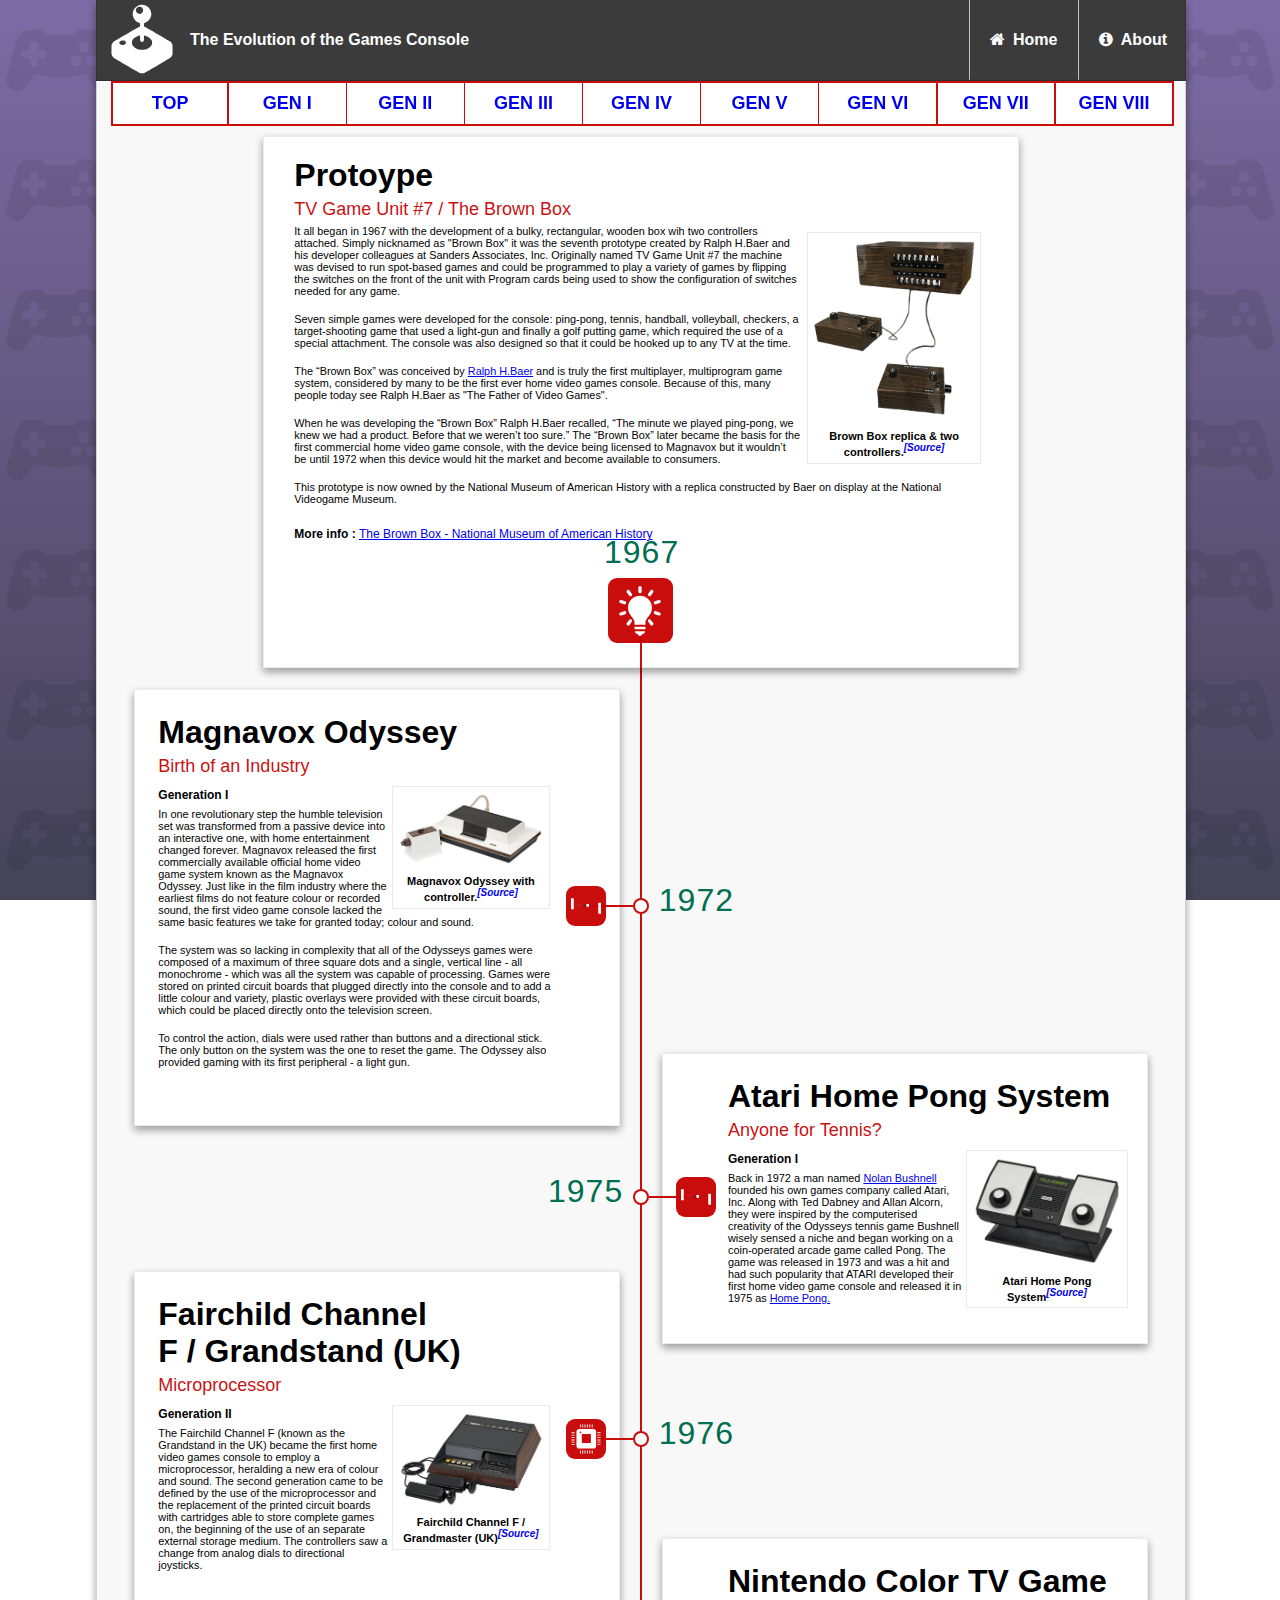
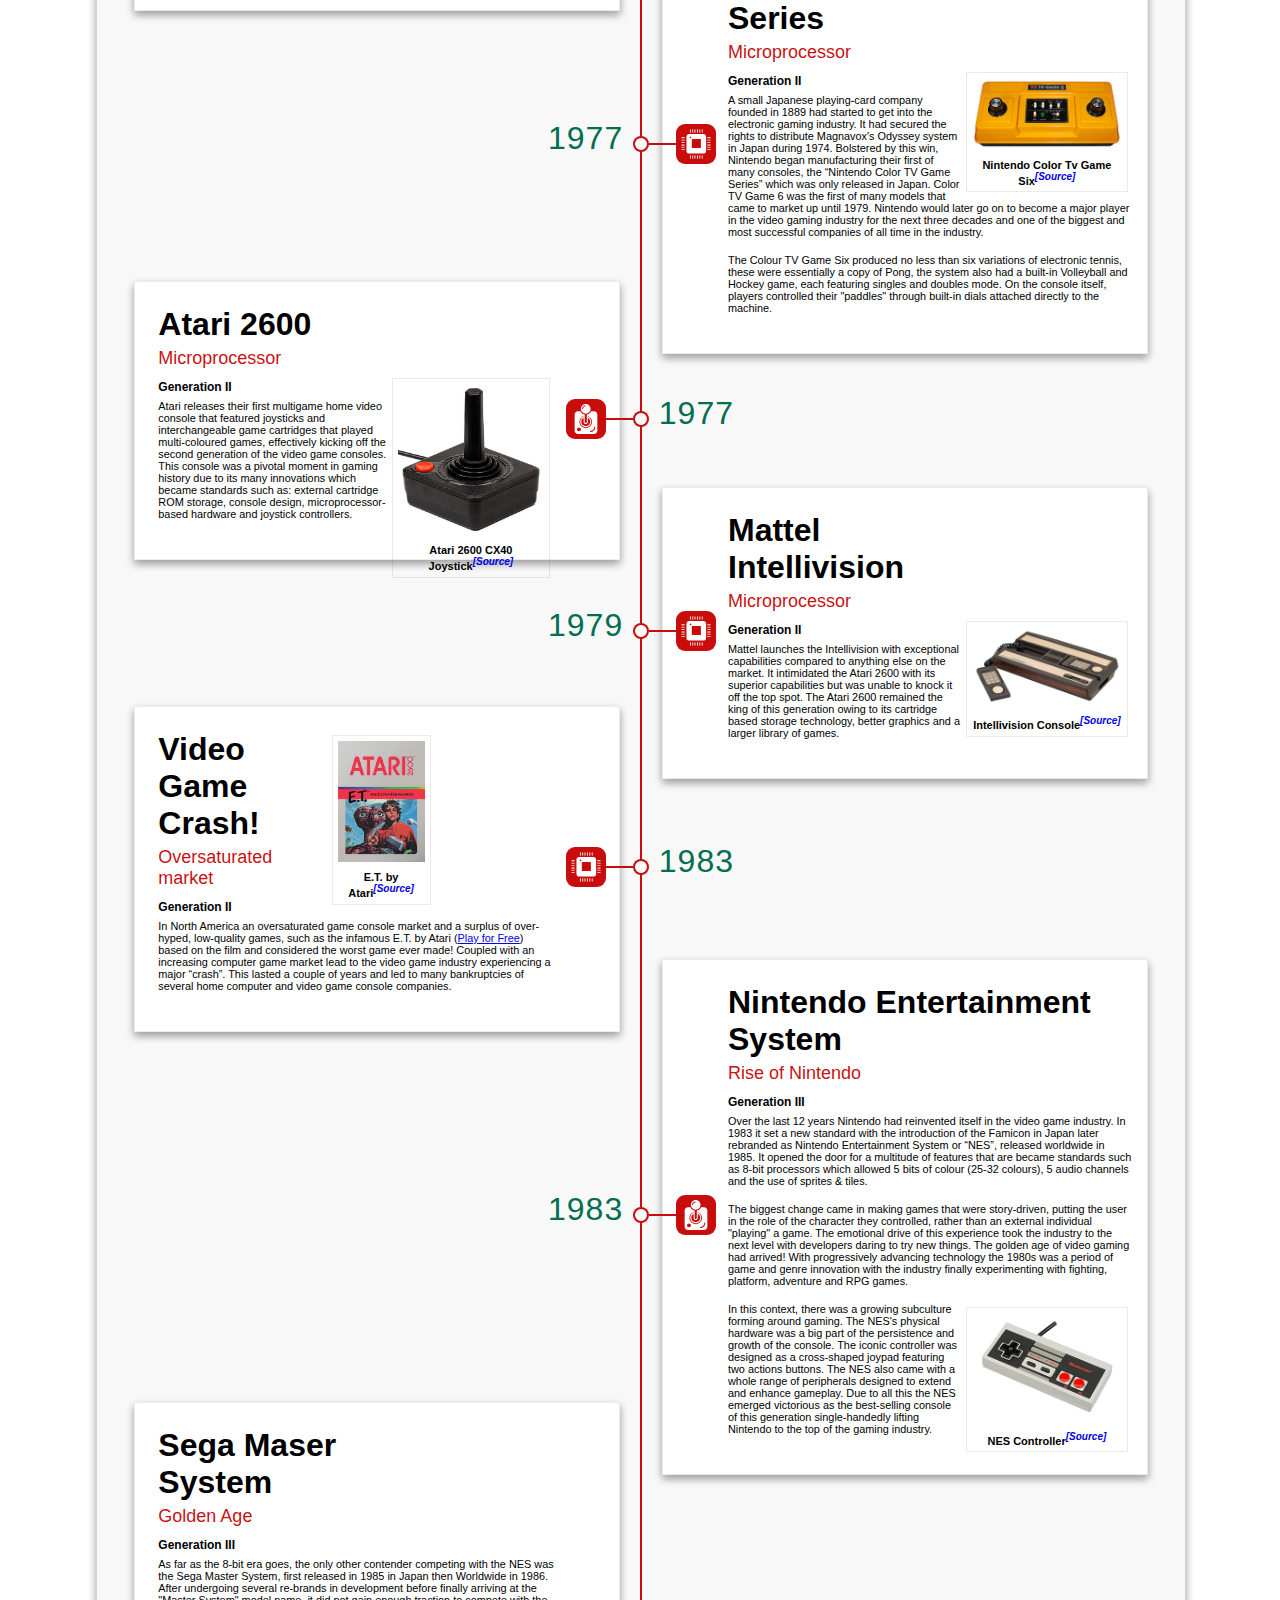
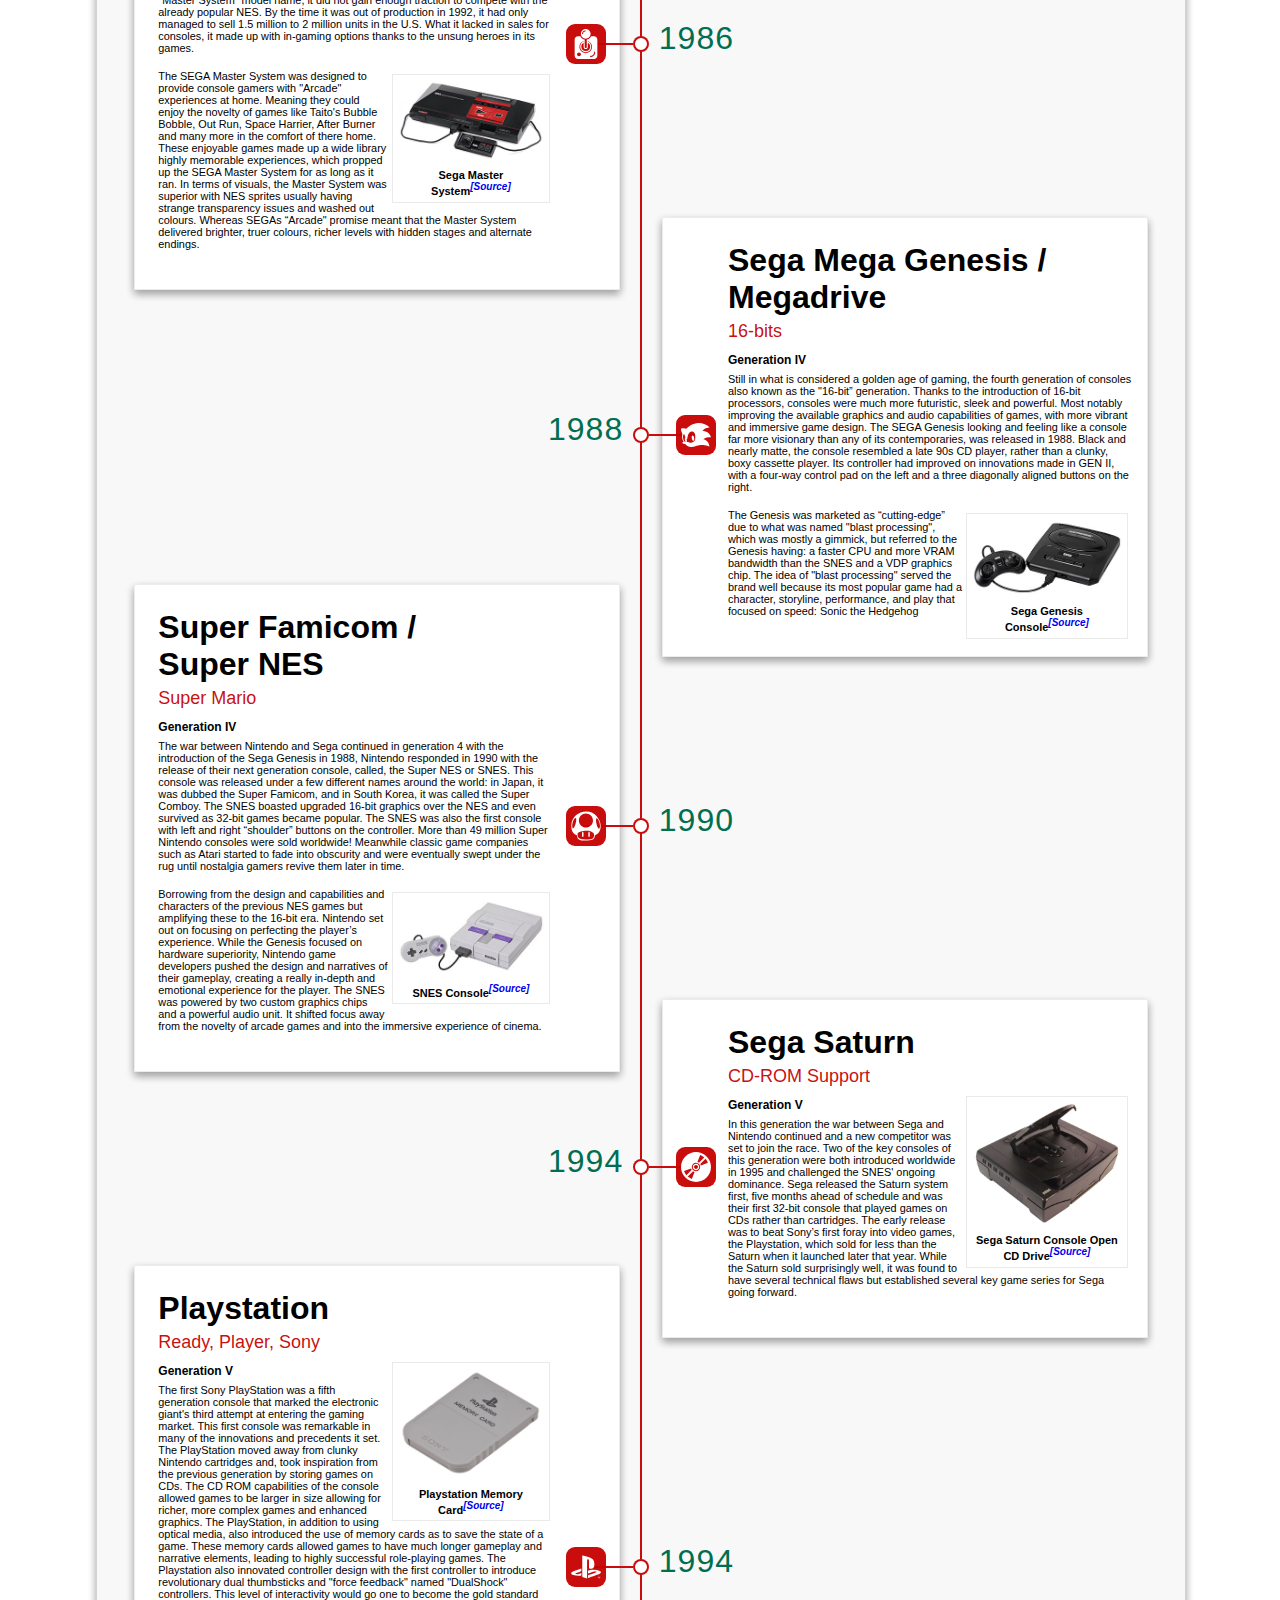
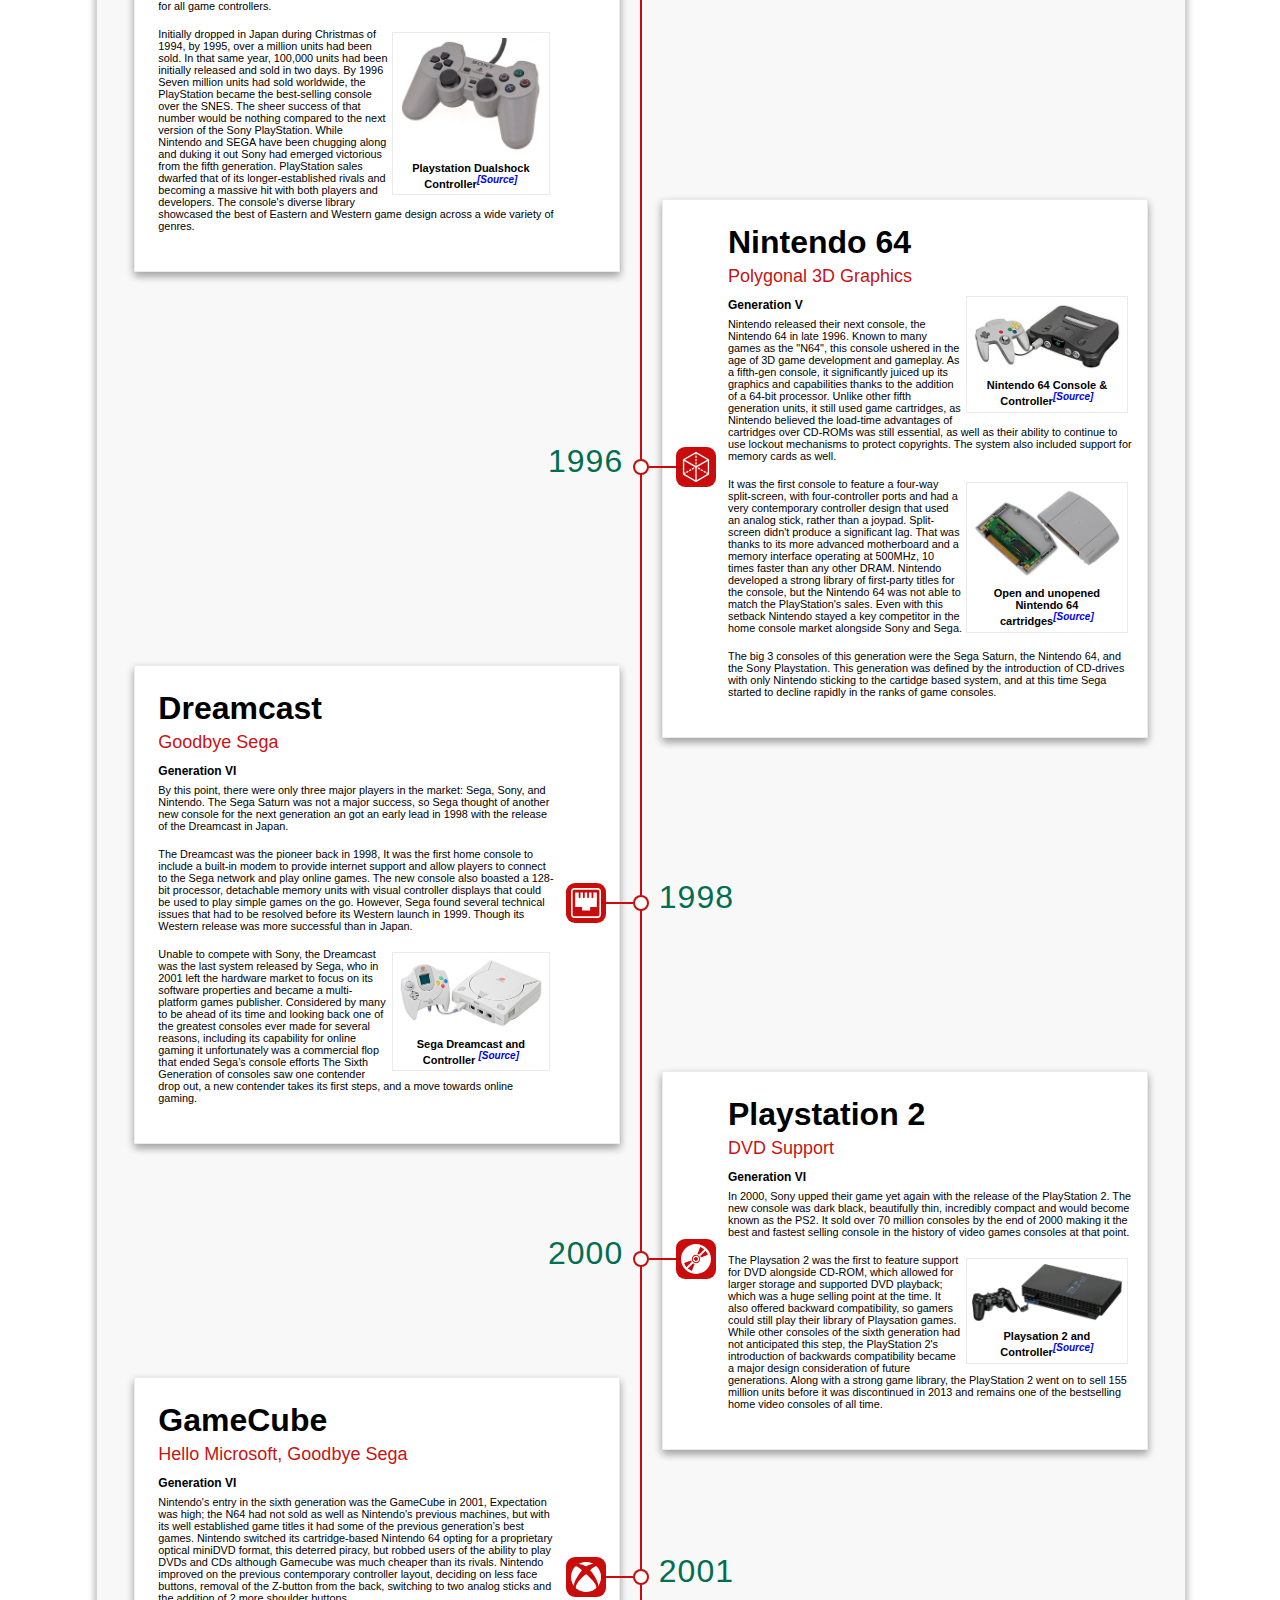
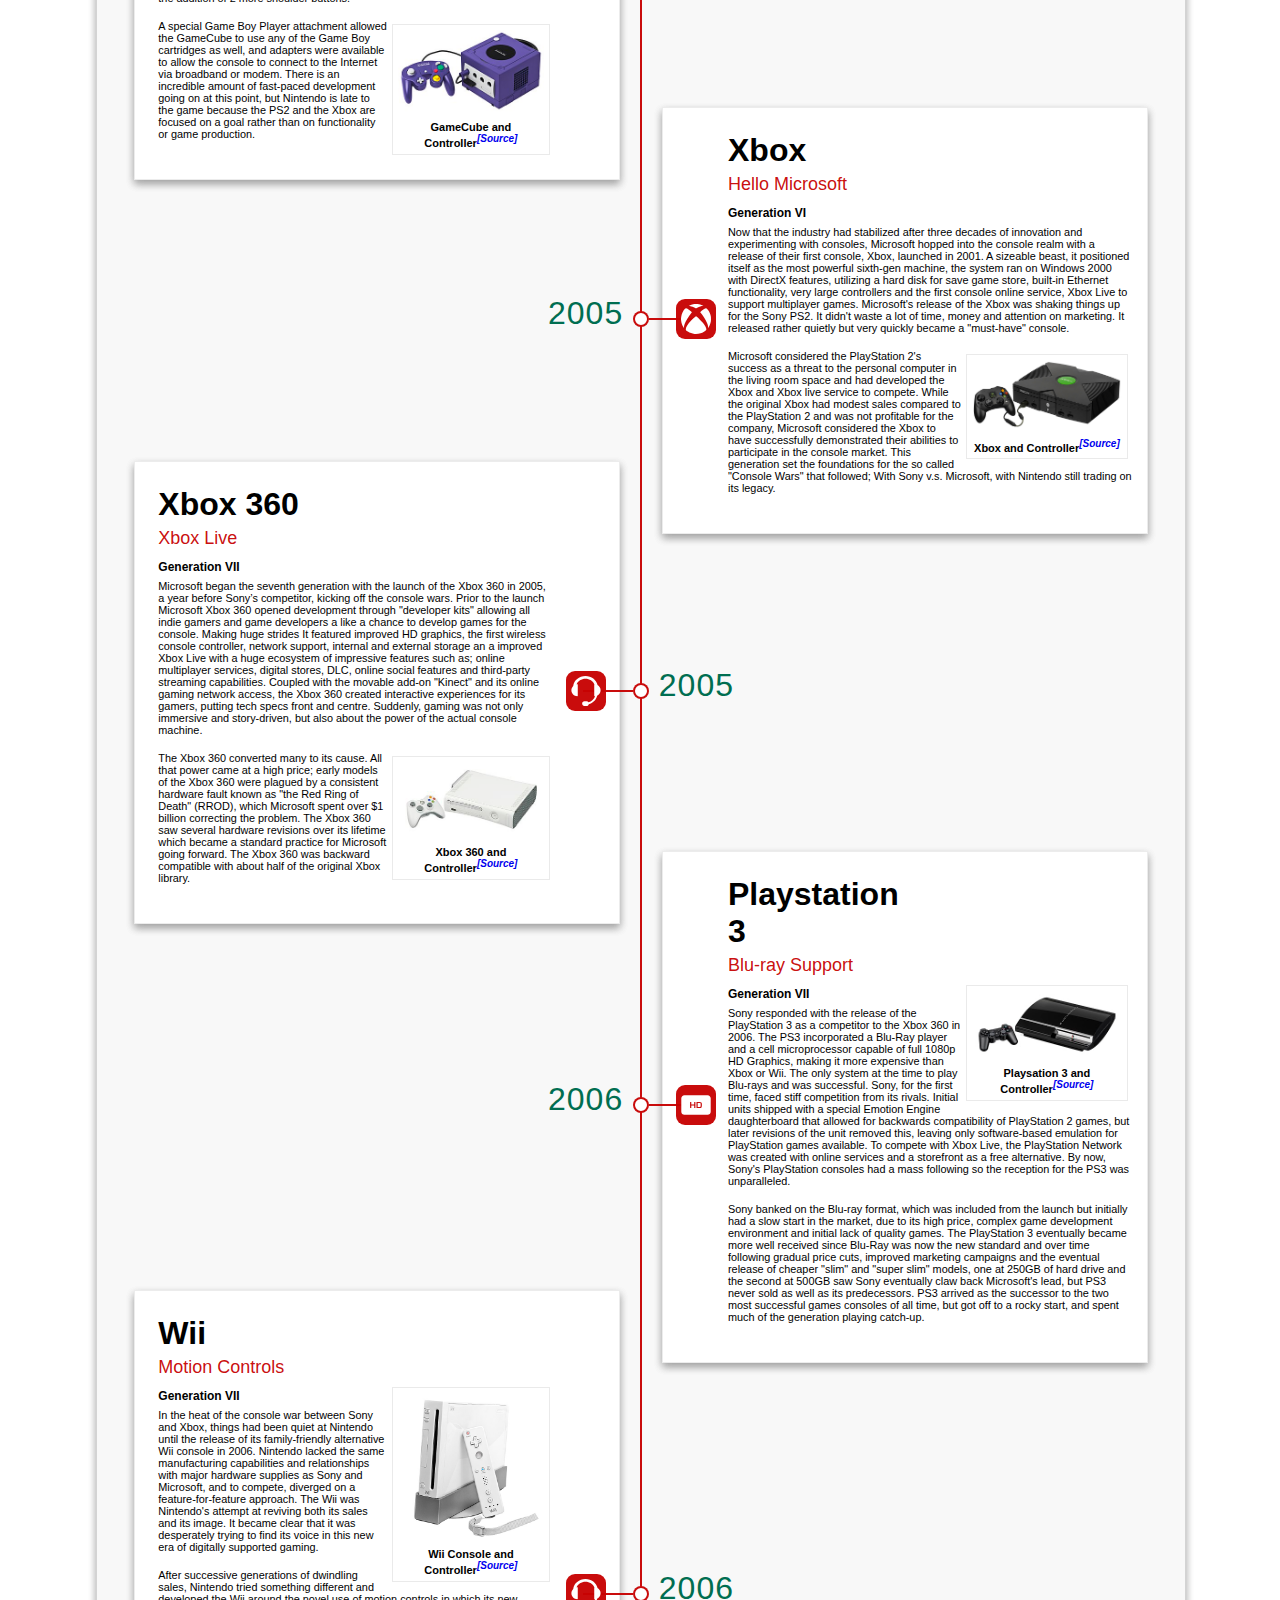
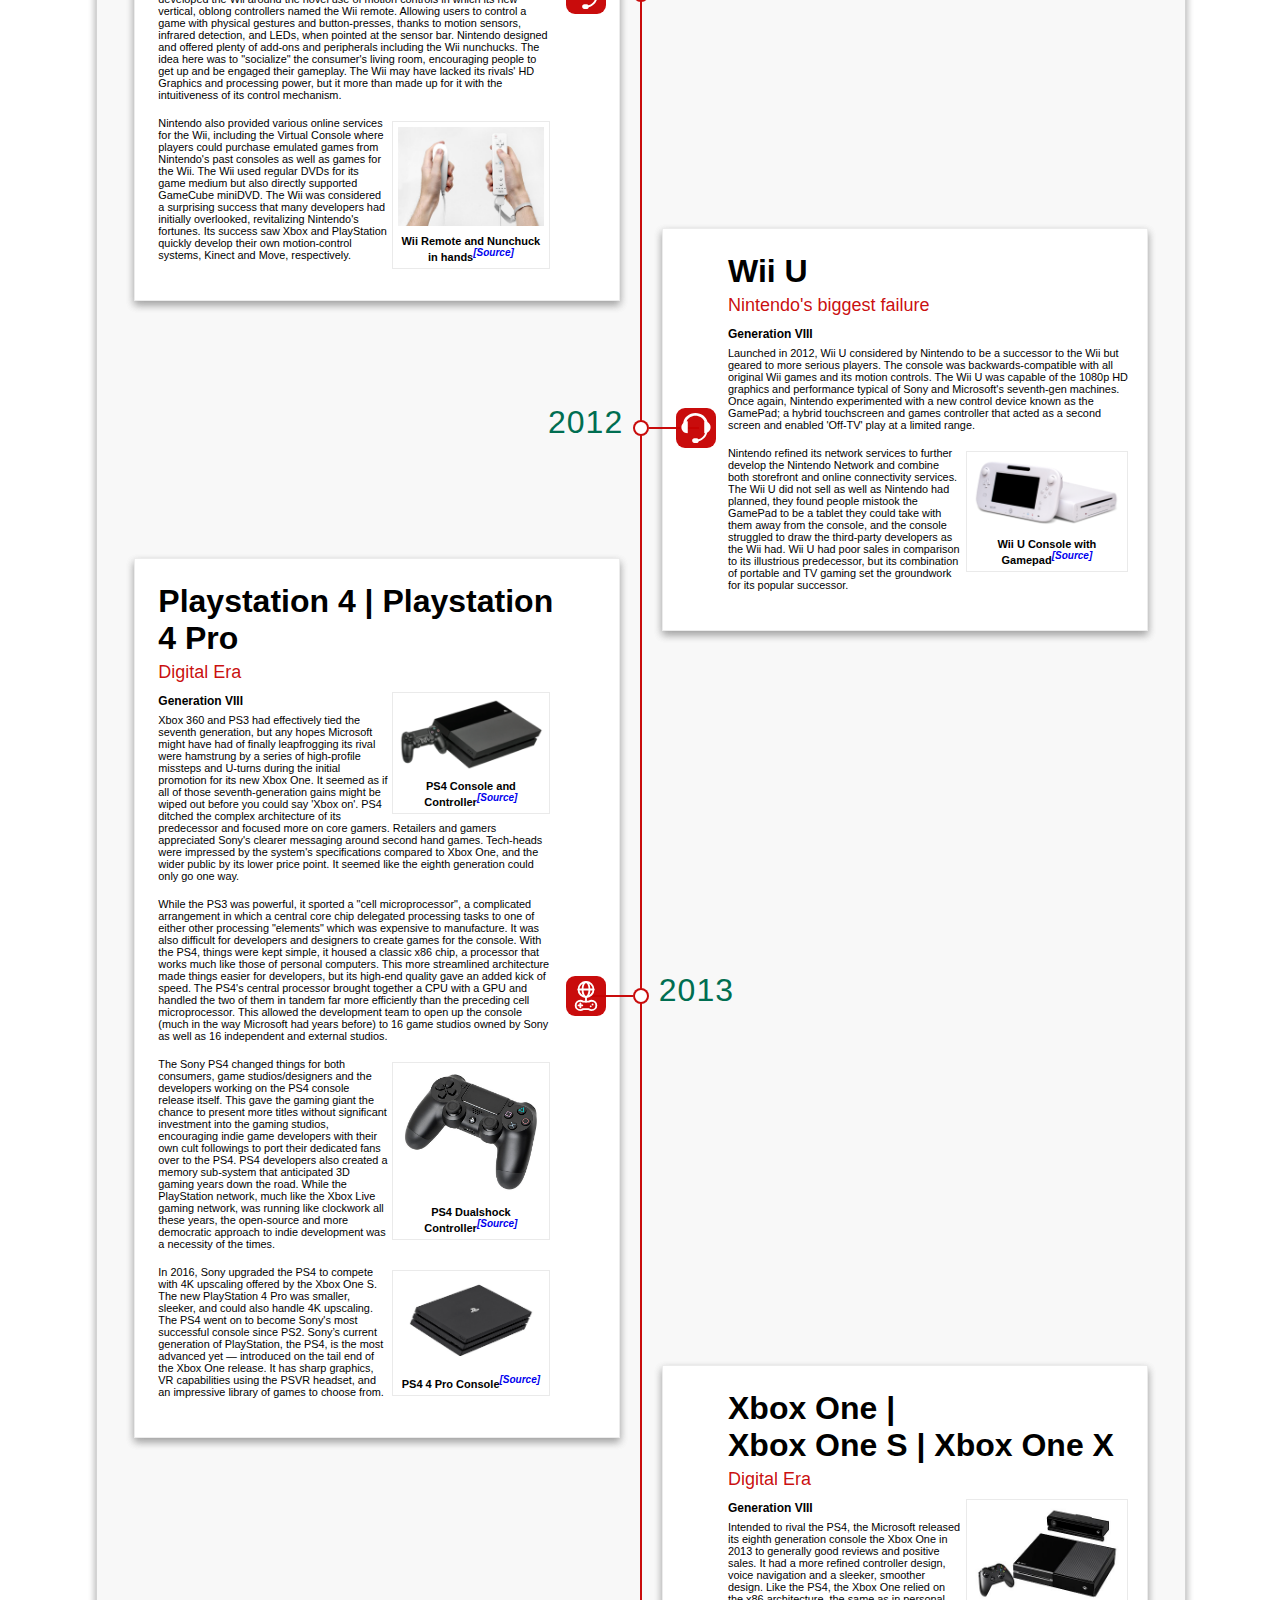
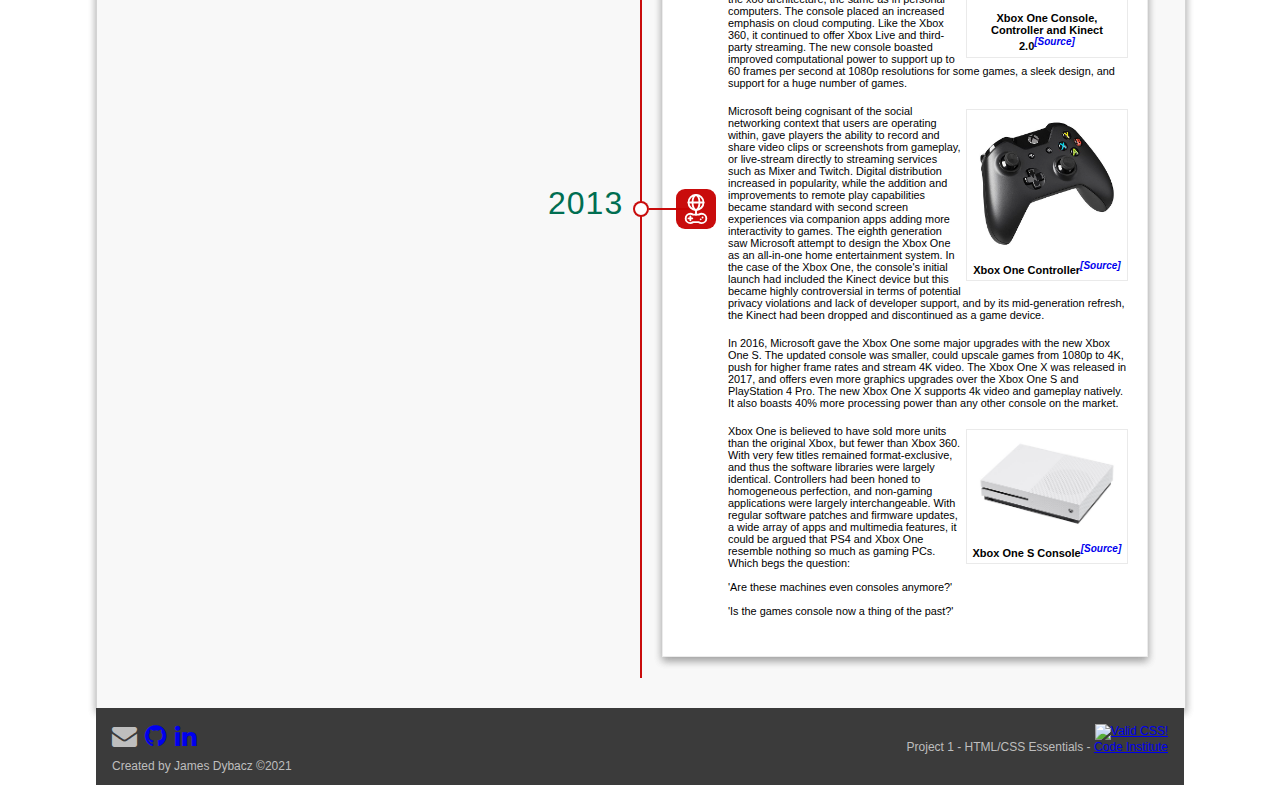
==== commit 644eb977: "small fix" ====
--- a/index.html
+++ b/index.html
@@ -20,7 +20,7 @@
             </nav>
     </header>
 
-    <section class="main-content">
+    <div class="main-content">
       <nav class="sticky-nav">
         <ul class="list-inline">
           <li class="first-listitem"><a href="#page-top">Top</a></li>
@@ -451,7 +451,7 @@
                 </div>
               </div>
         </div>
-    </section>
+      </div>
         
     <footer>
         <div class="ftleft">
--- a/css/style.css
+++ b/css/style.css
@@ -236,7 +236,7 @@
 
 .container.top .icon {
     left: calc(50% - 33px);
-    top: 509px;
+    top: calc(100% - 90px);
     width: 65px;
     height: 65px;
     line-height: 25px;
@@ -245,7 +245,7 @@
 
 .container.top .year {
     left: calc(50% - 37px);
-    top: 462px;
+    top: calc(100% - 134px);
 }
 
 .container.top::after{
@@ -254,7 +254,7 @@
 
 .container.top::before{
     left: calc(50% - 25px);
-    top: 596px;
+    top: calc(100% - 25px);
     transform: rotate(90deg);
 }
 
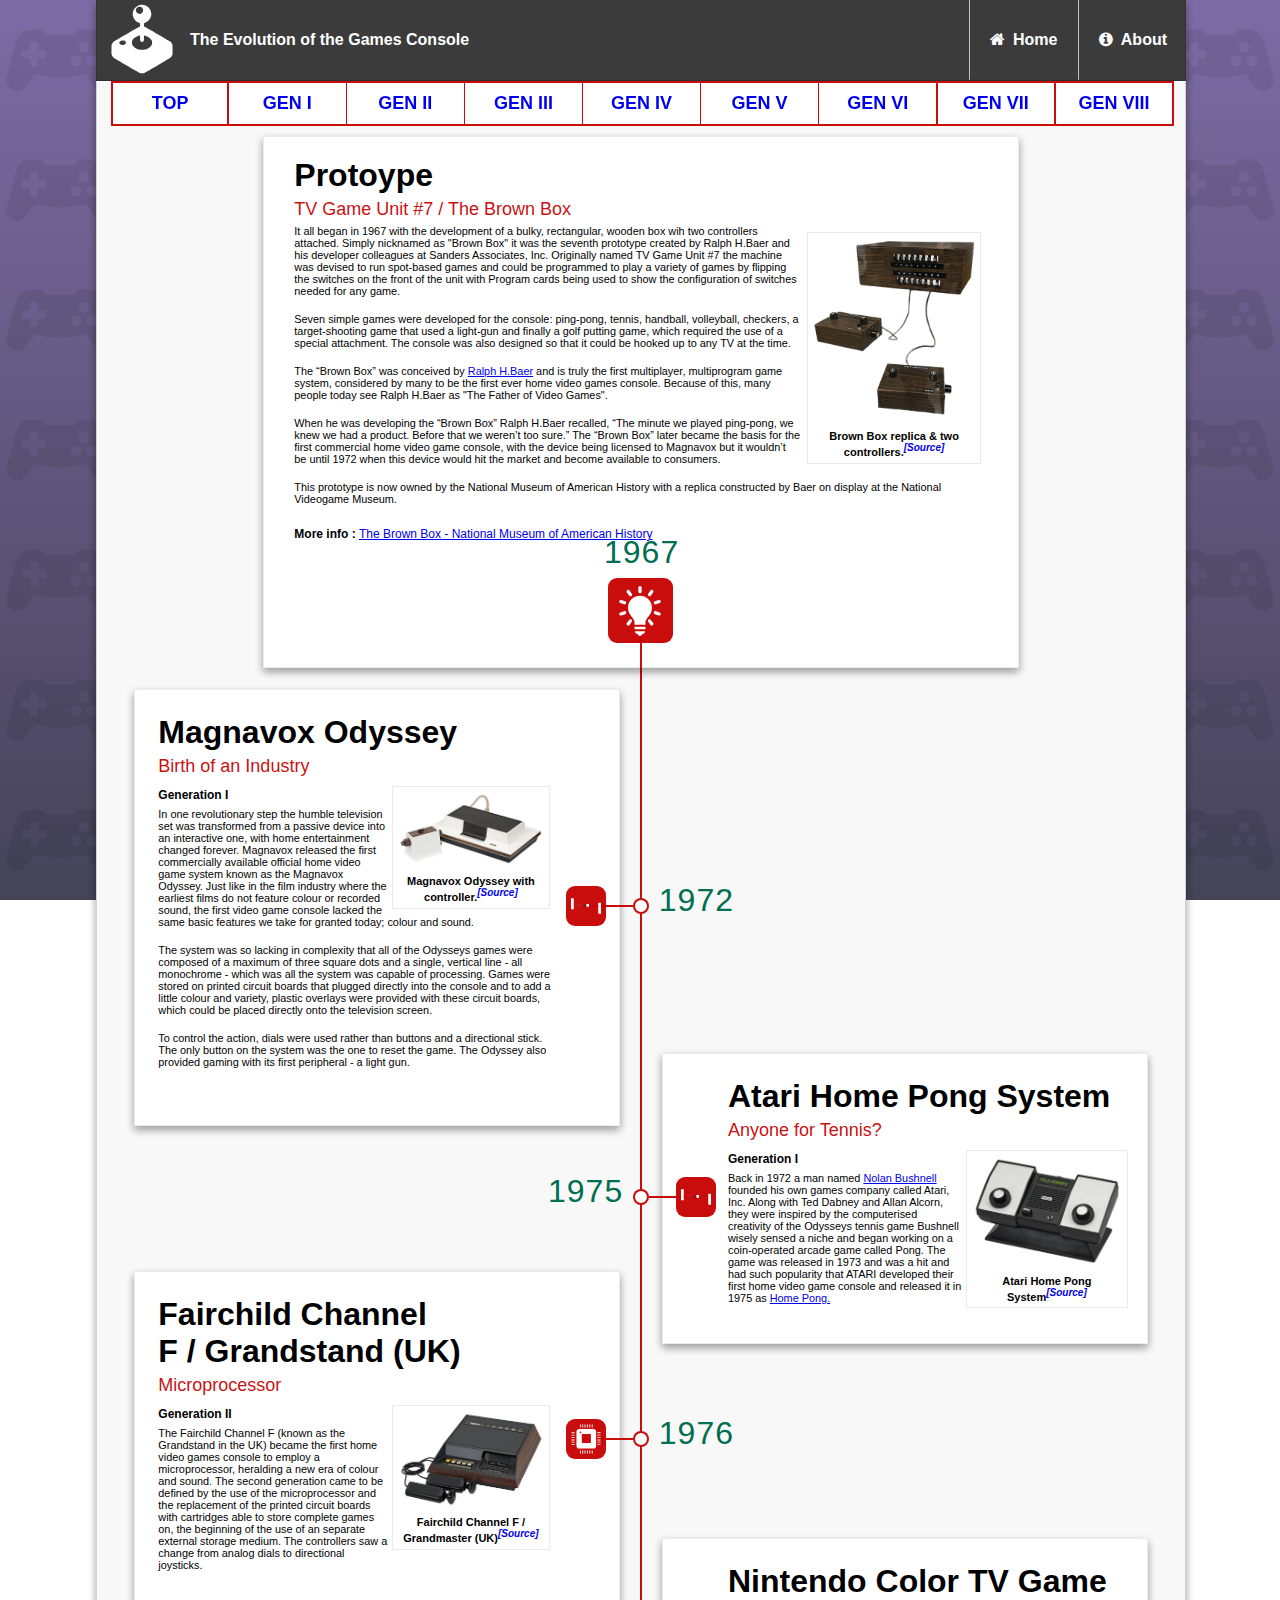
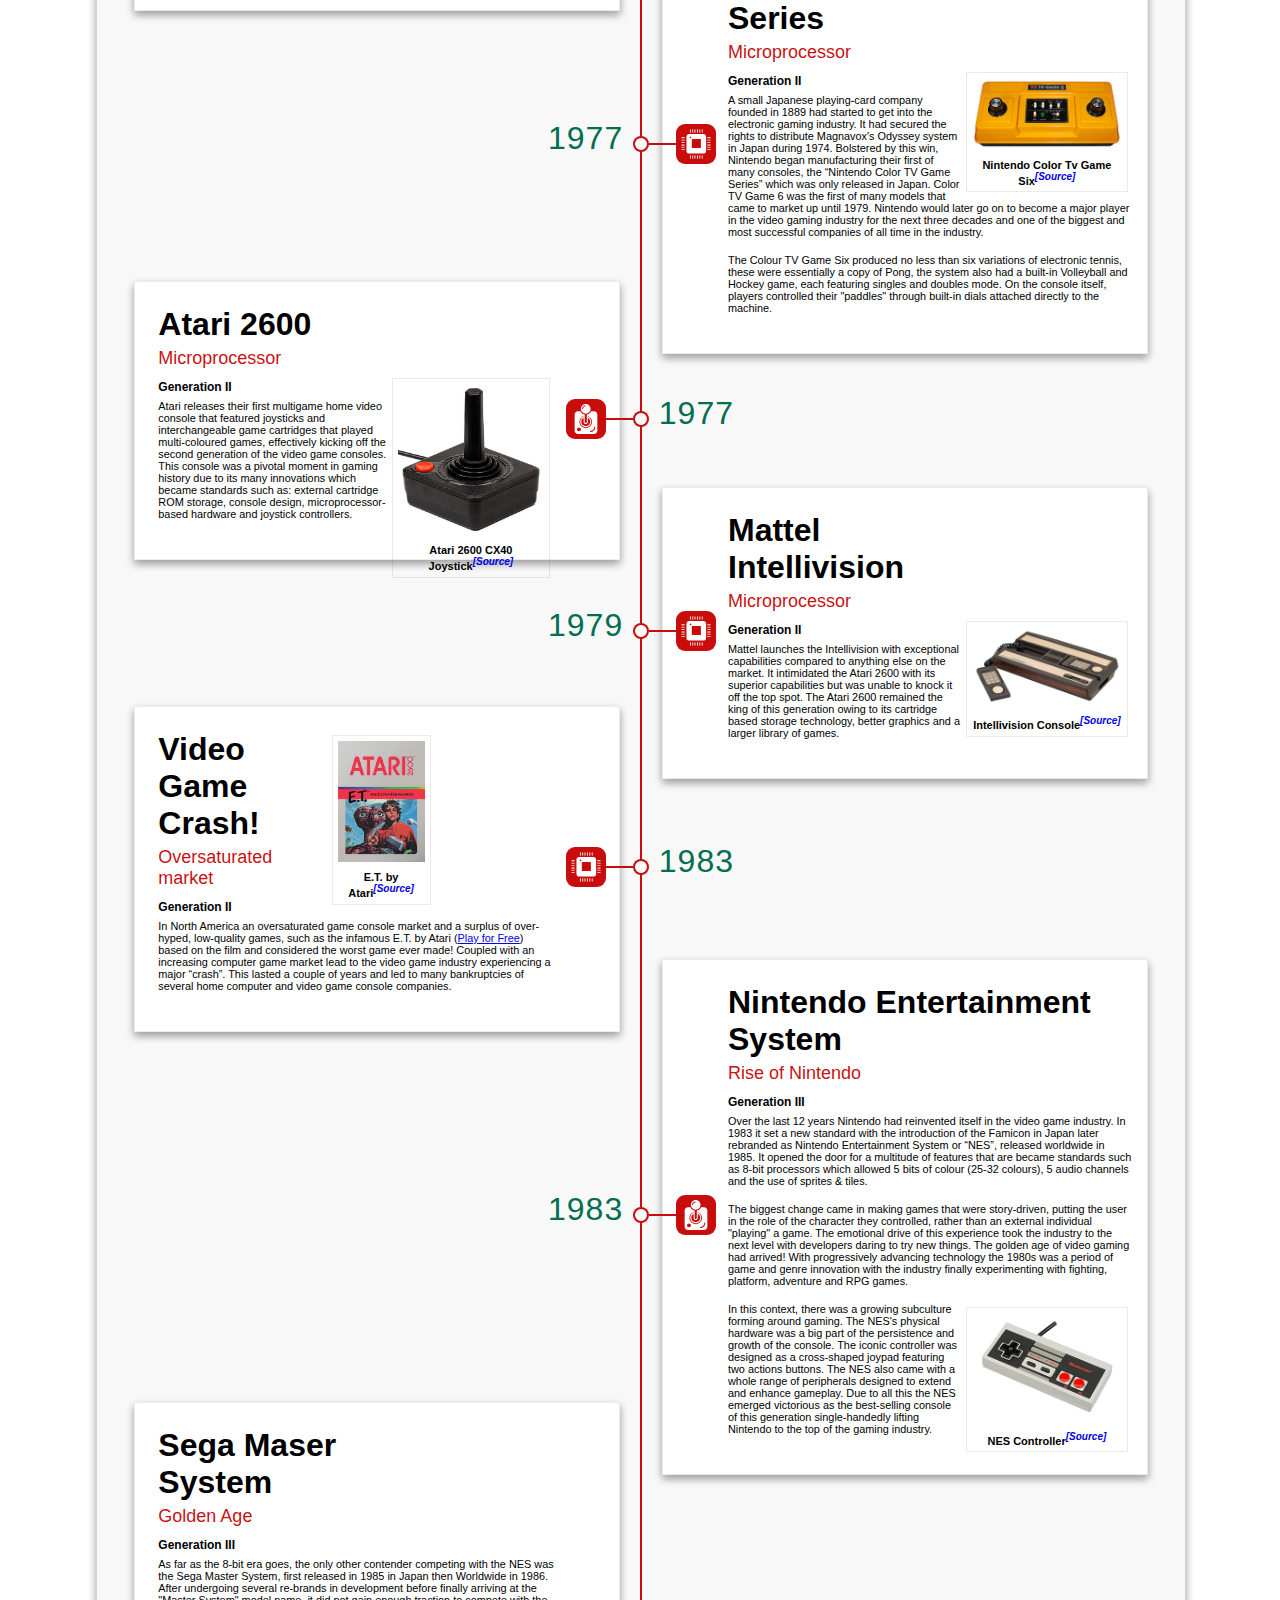
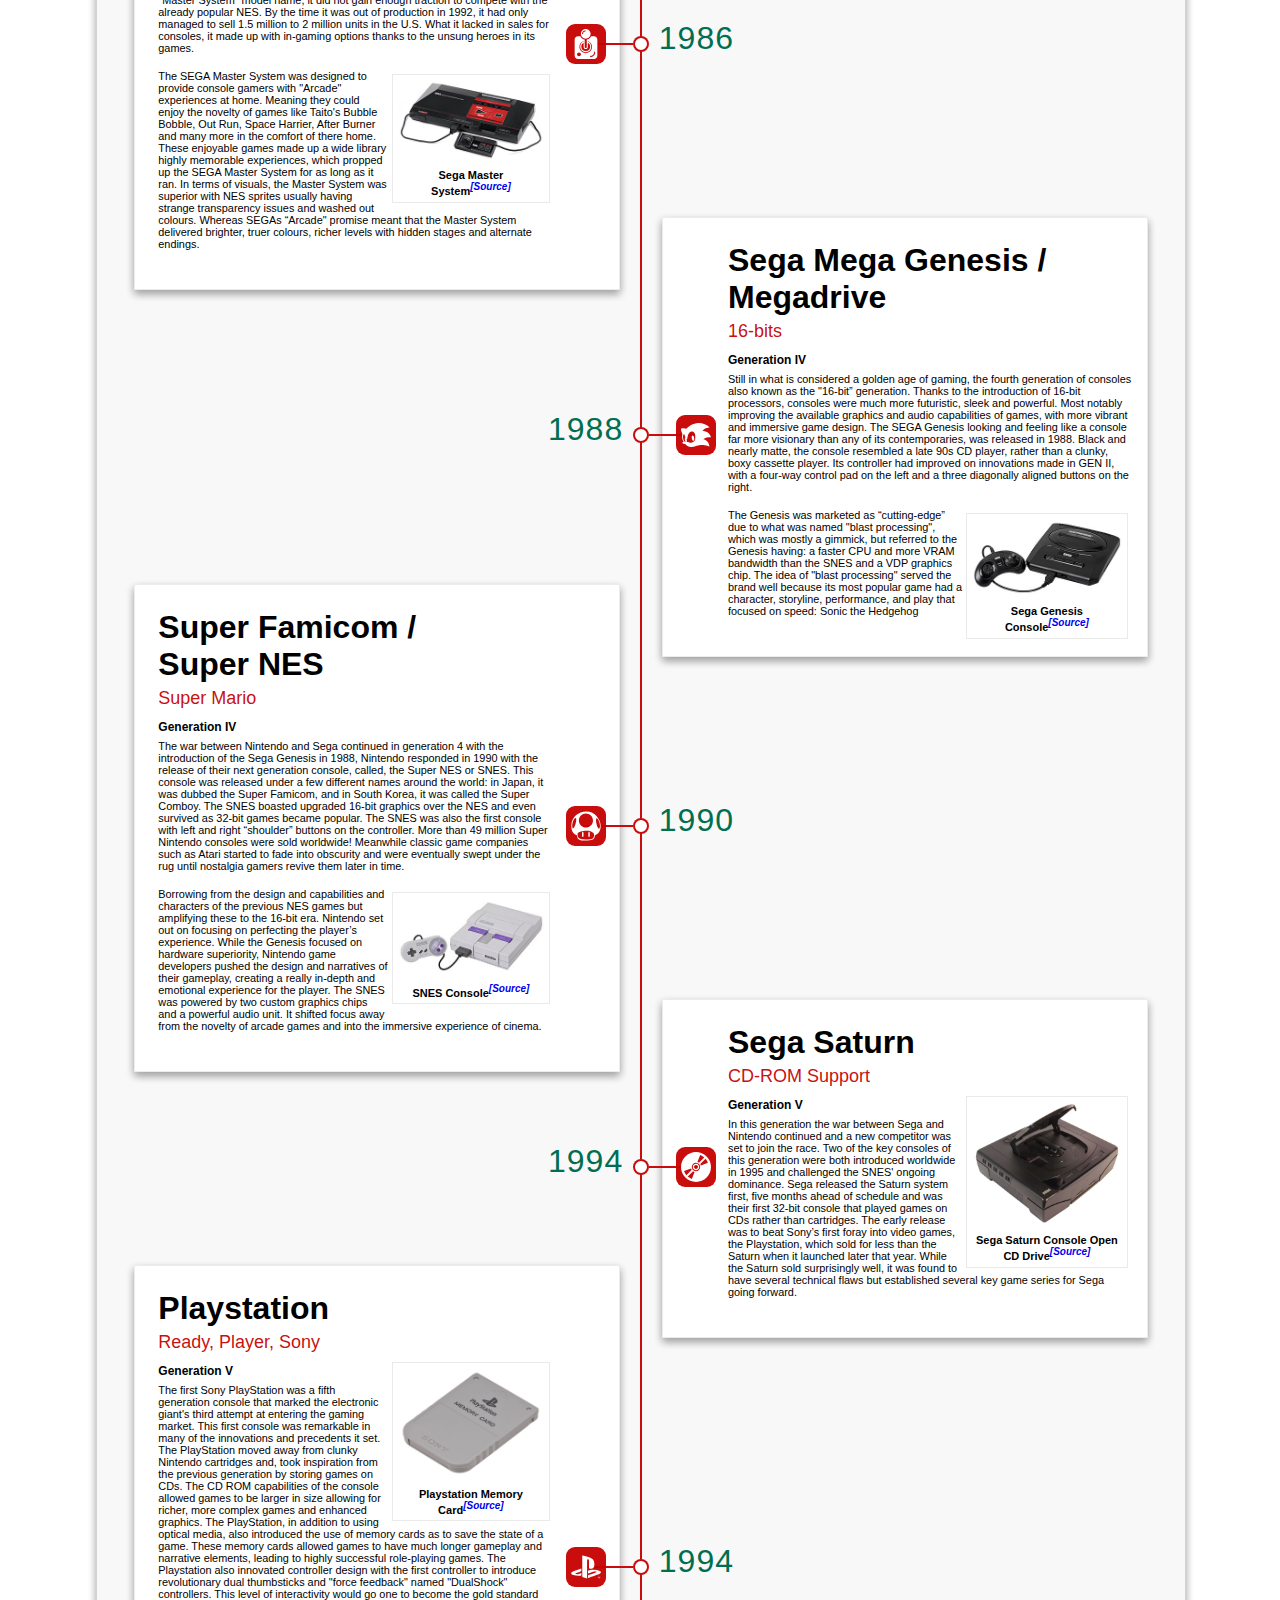
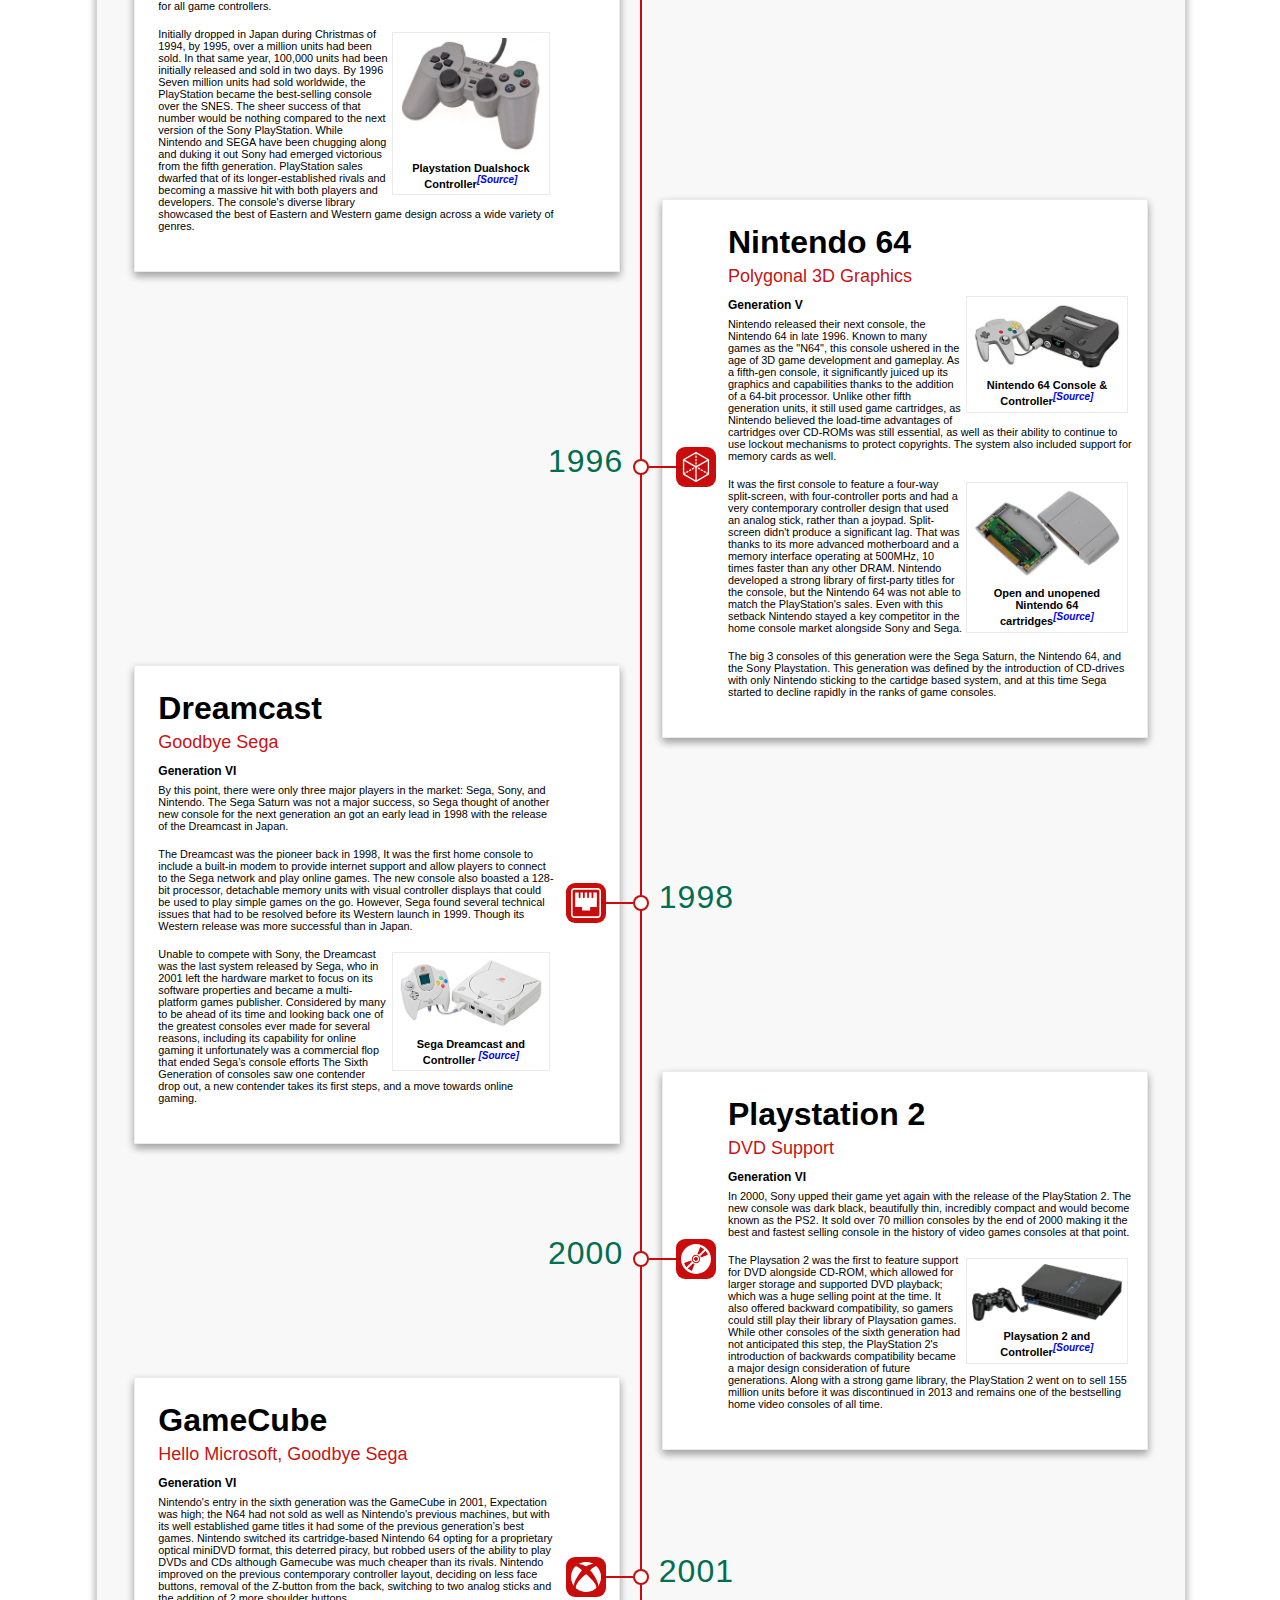
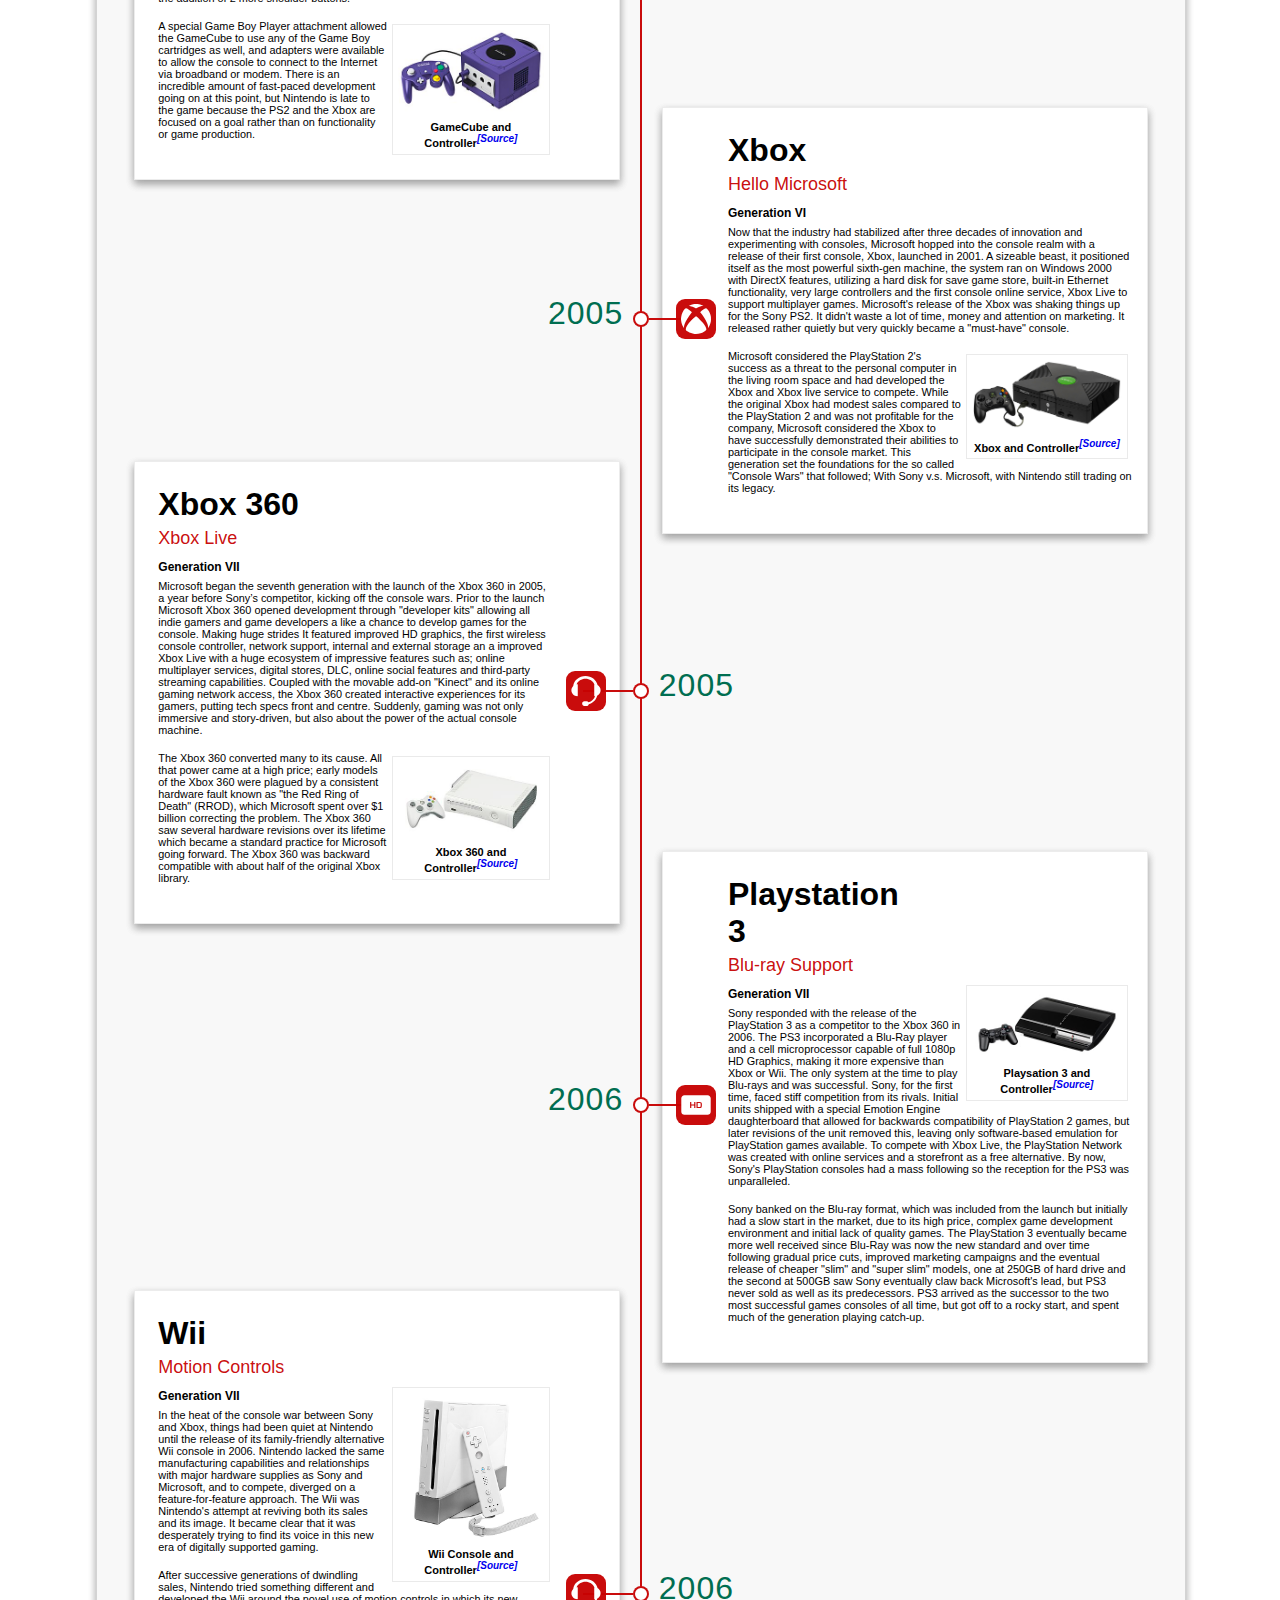
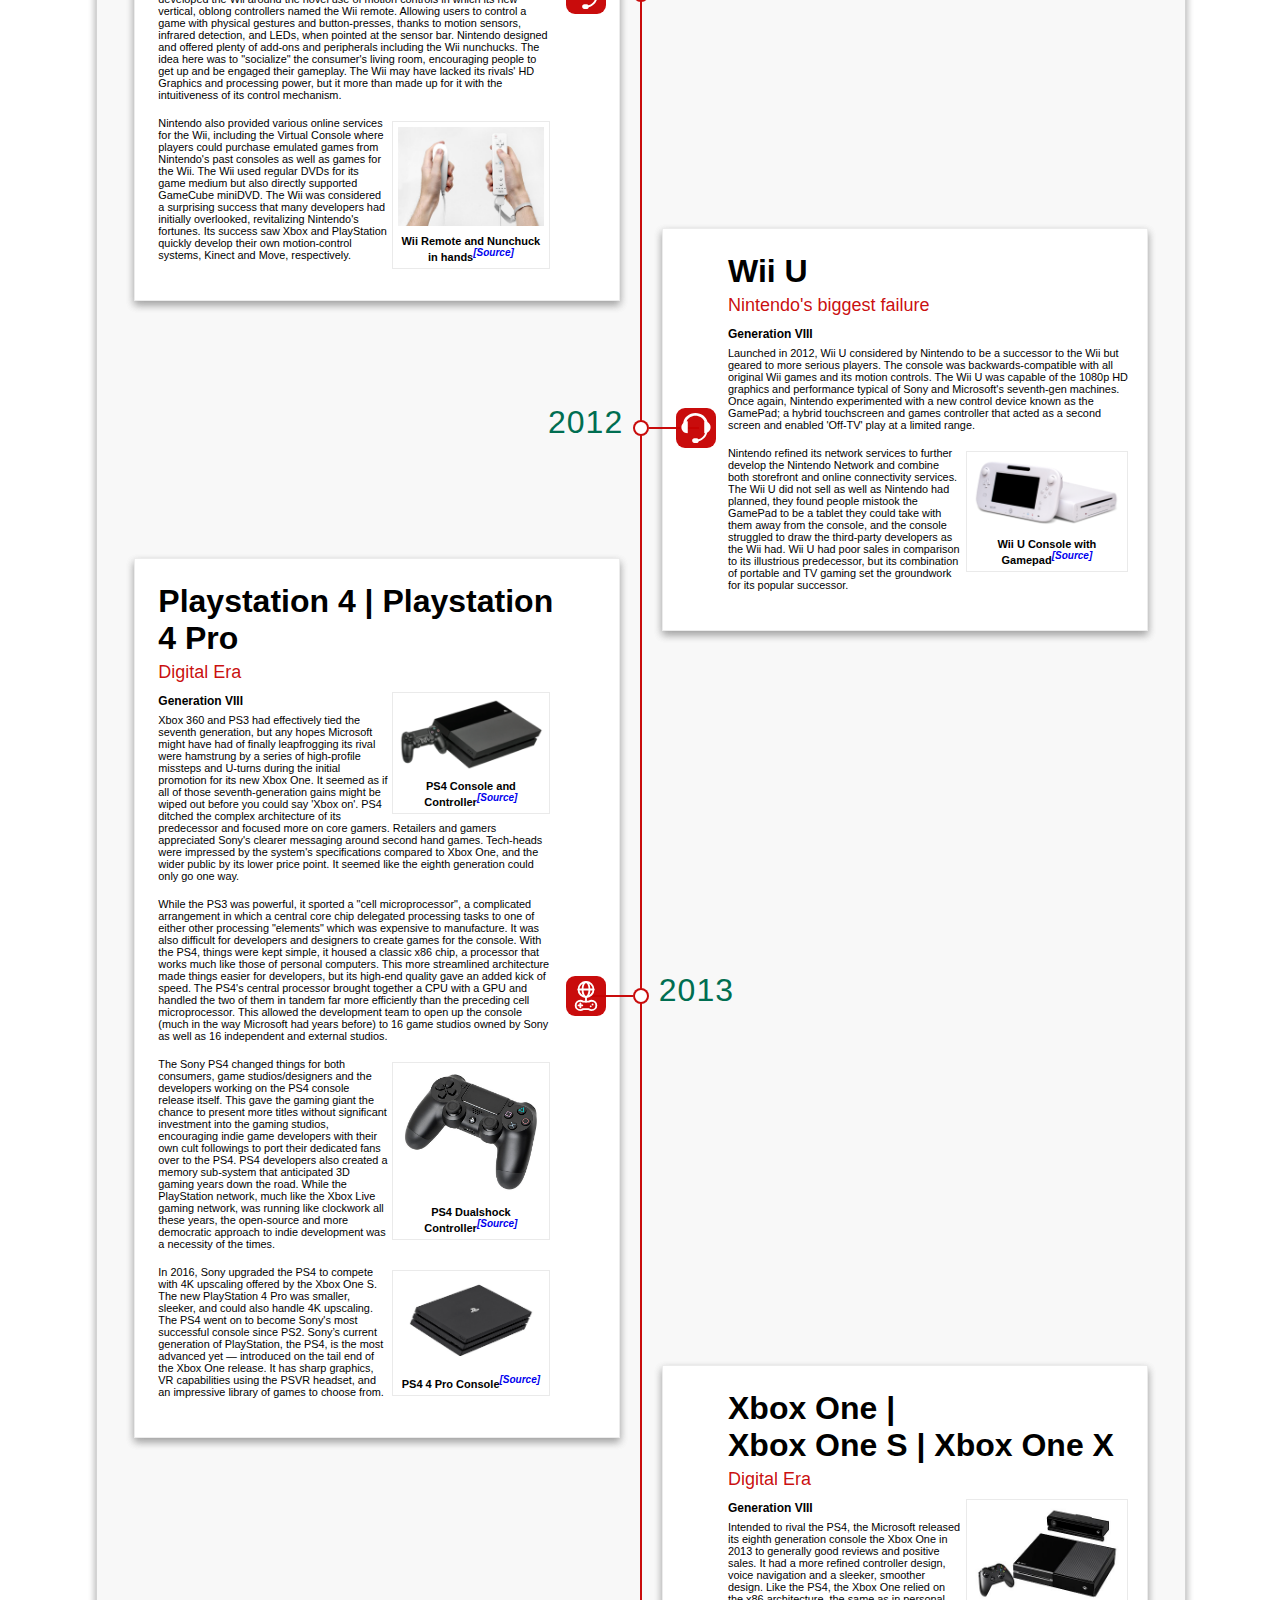
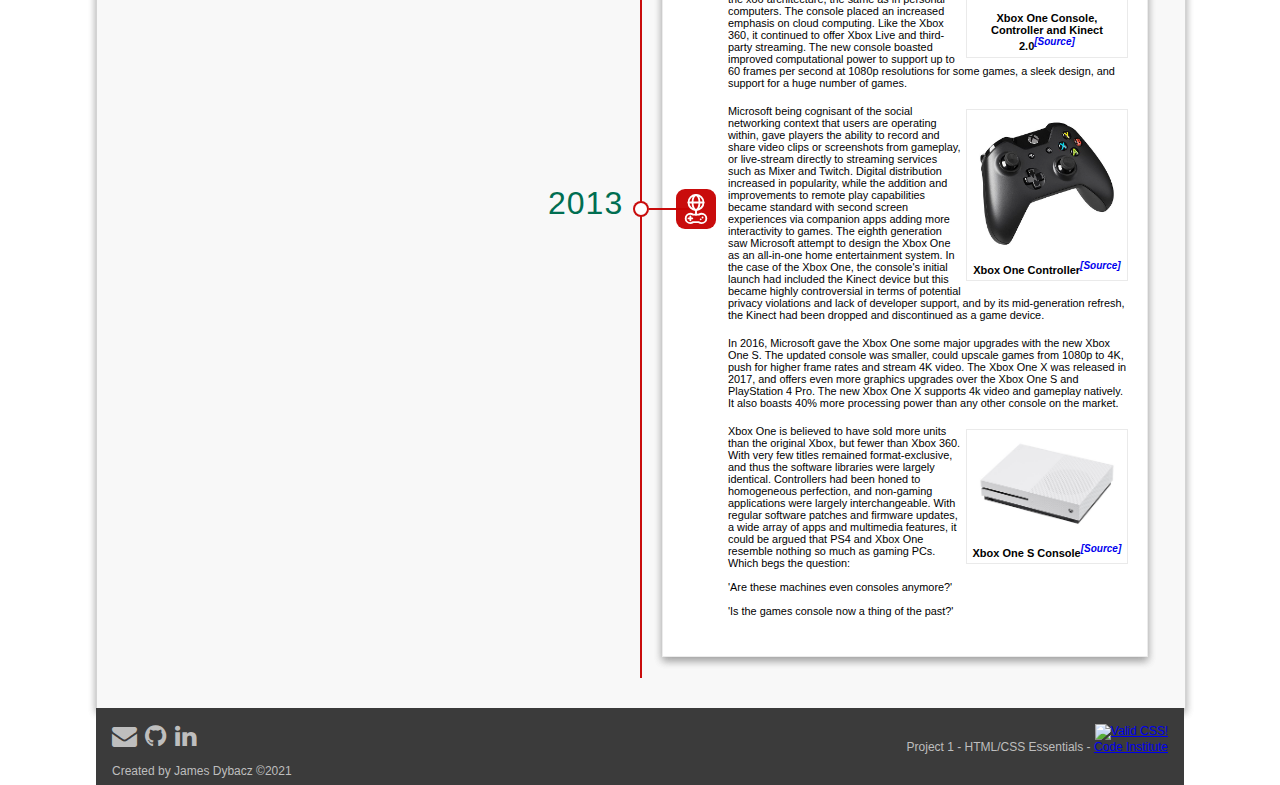
==== commit e5b24c6b: "" ====
--- a/index.html
+++ b/index.html
@@ -464,7 +464,7 @@
         <div class="ftright">
           <p>
             <a href="https://jigsaw.w3.org/css-validator/check/referer">
-                <img style="border:0;width:88px;height:31px"
+                <img style="border:0;width:88px;height:33px"
                     src="https://jigsaw.w3.org/css-validator/images/vcss-blue"
                     alt="Valid CSS!" />
             </a>
--- a/css/style.css
+++ b/css/style.css
@@ -524,12 +524,14 @@
 }
 
 .ftleft i {
+  height: 33px;
   font-size: 25px;
-  padding: 0px 4px 10px 0;
-}
-
-.ftleft a {
+  padding: 0px 4px 7px 0;
+}
+
+.ftleft a, .ftleft a:link {
   text-decoration: none;
+  color: #bebebe;
 }
 
 .ftleft a:visited, .ftleft a[href^="mailto"], .ftright a:visited{
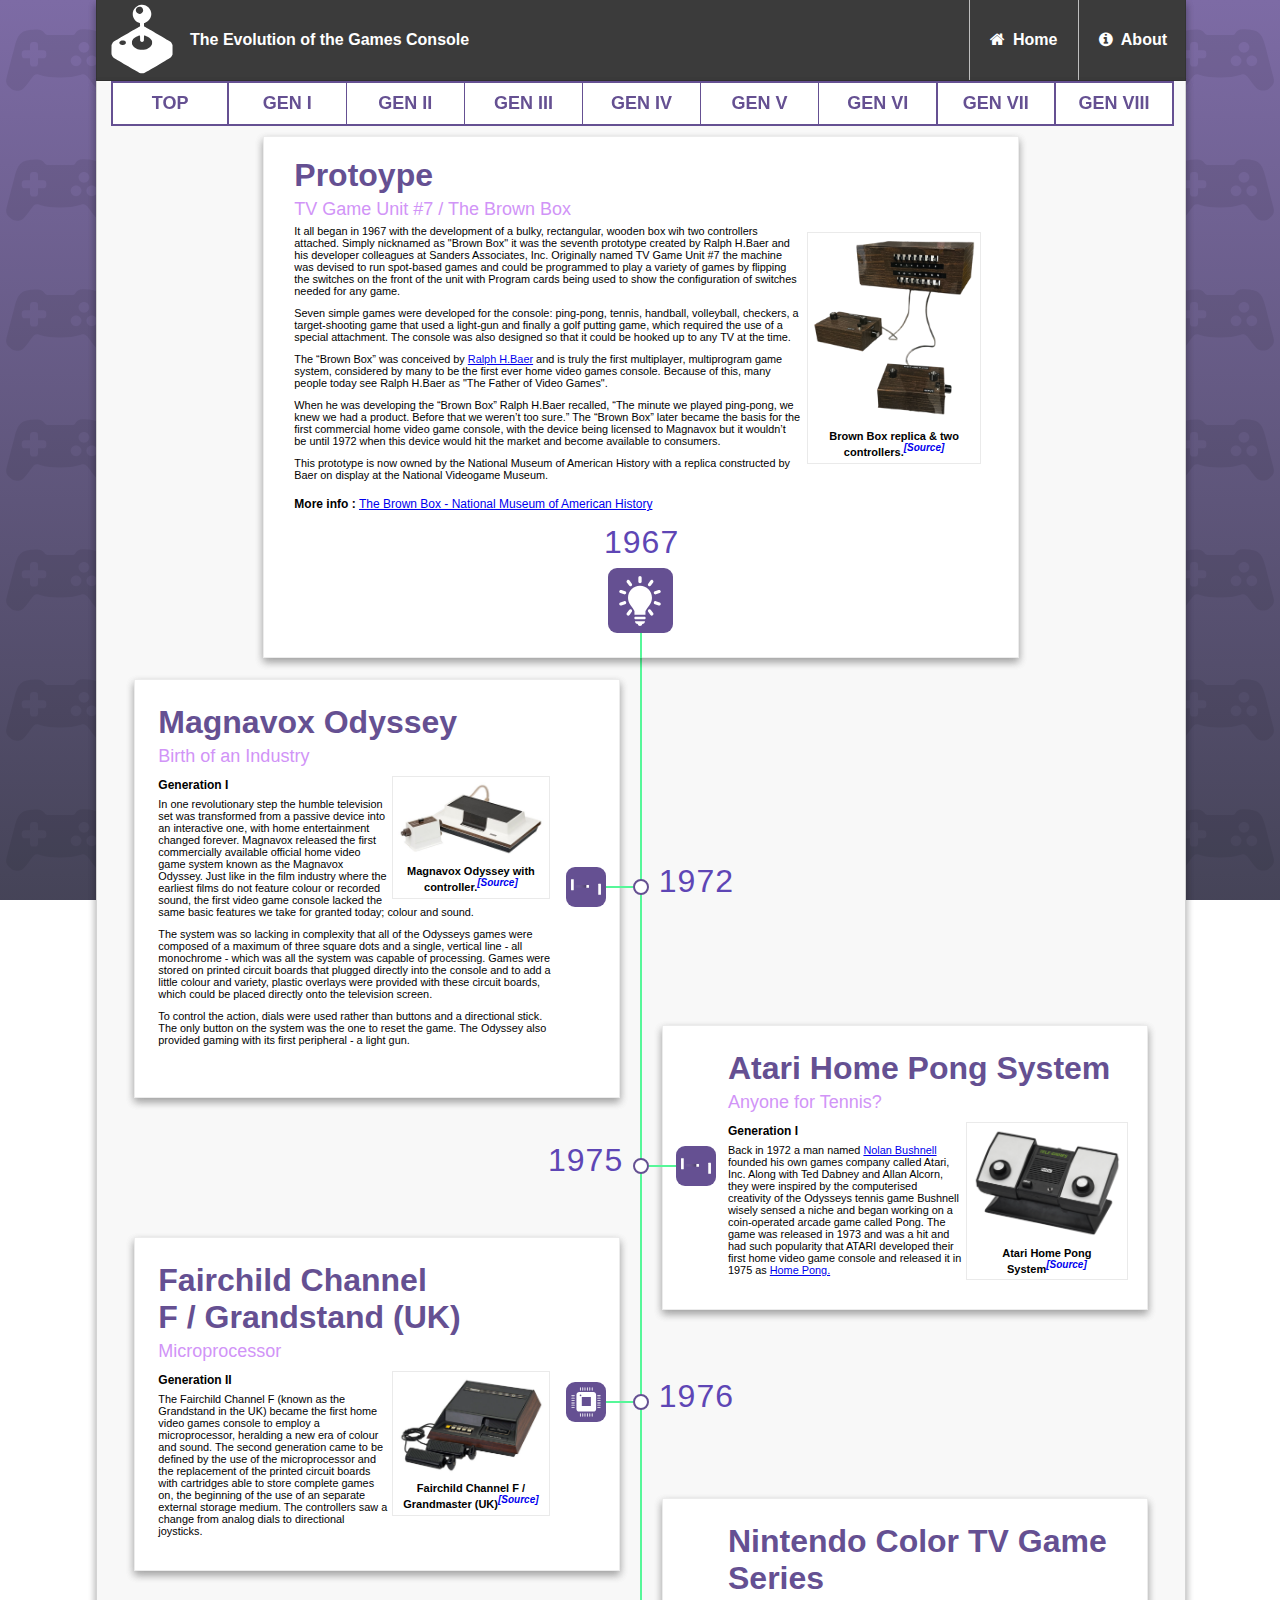
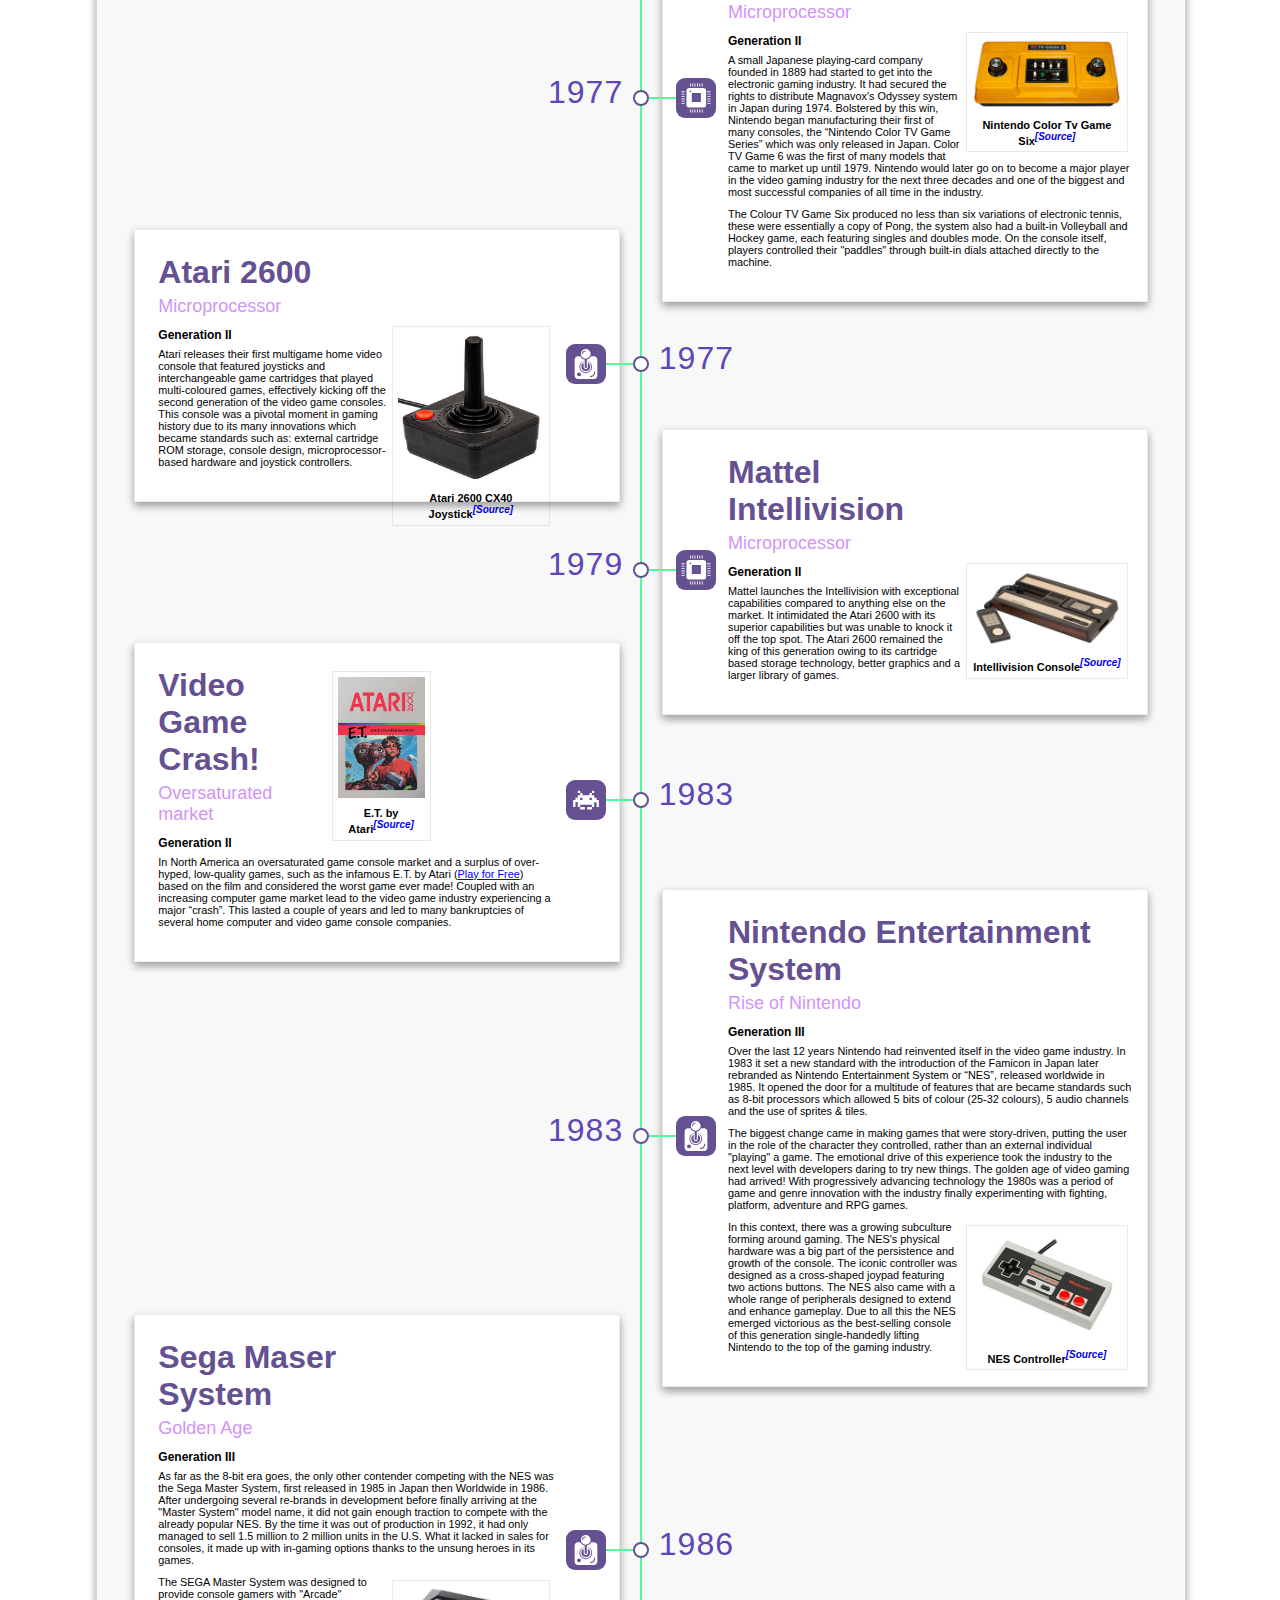
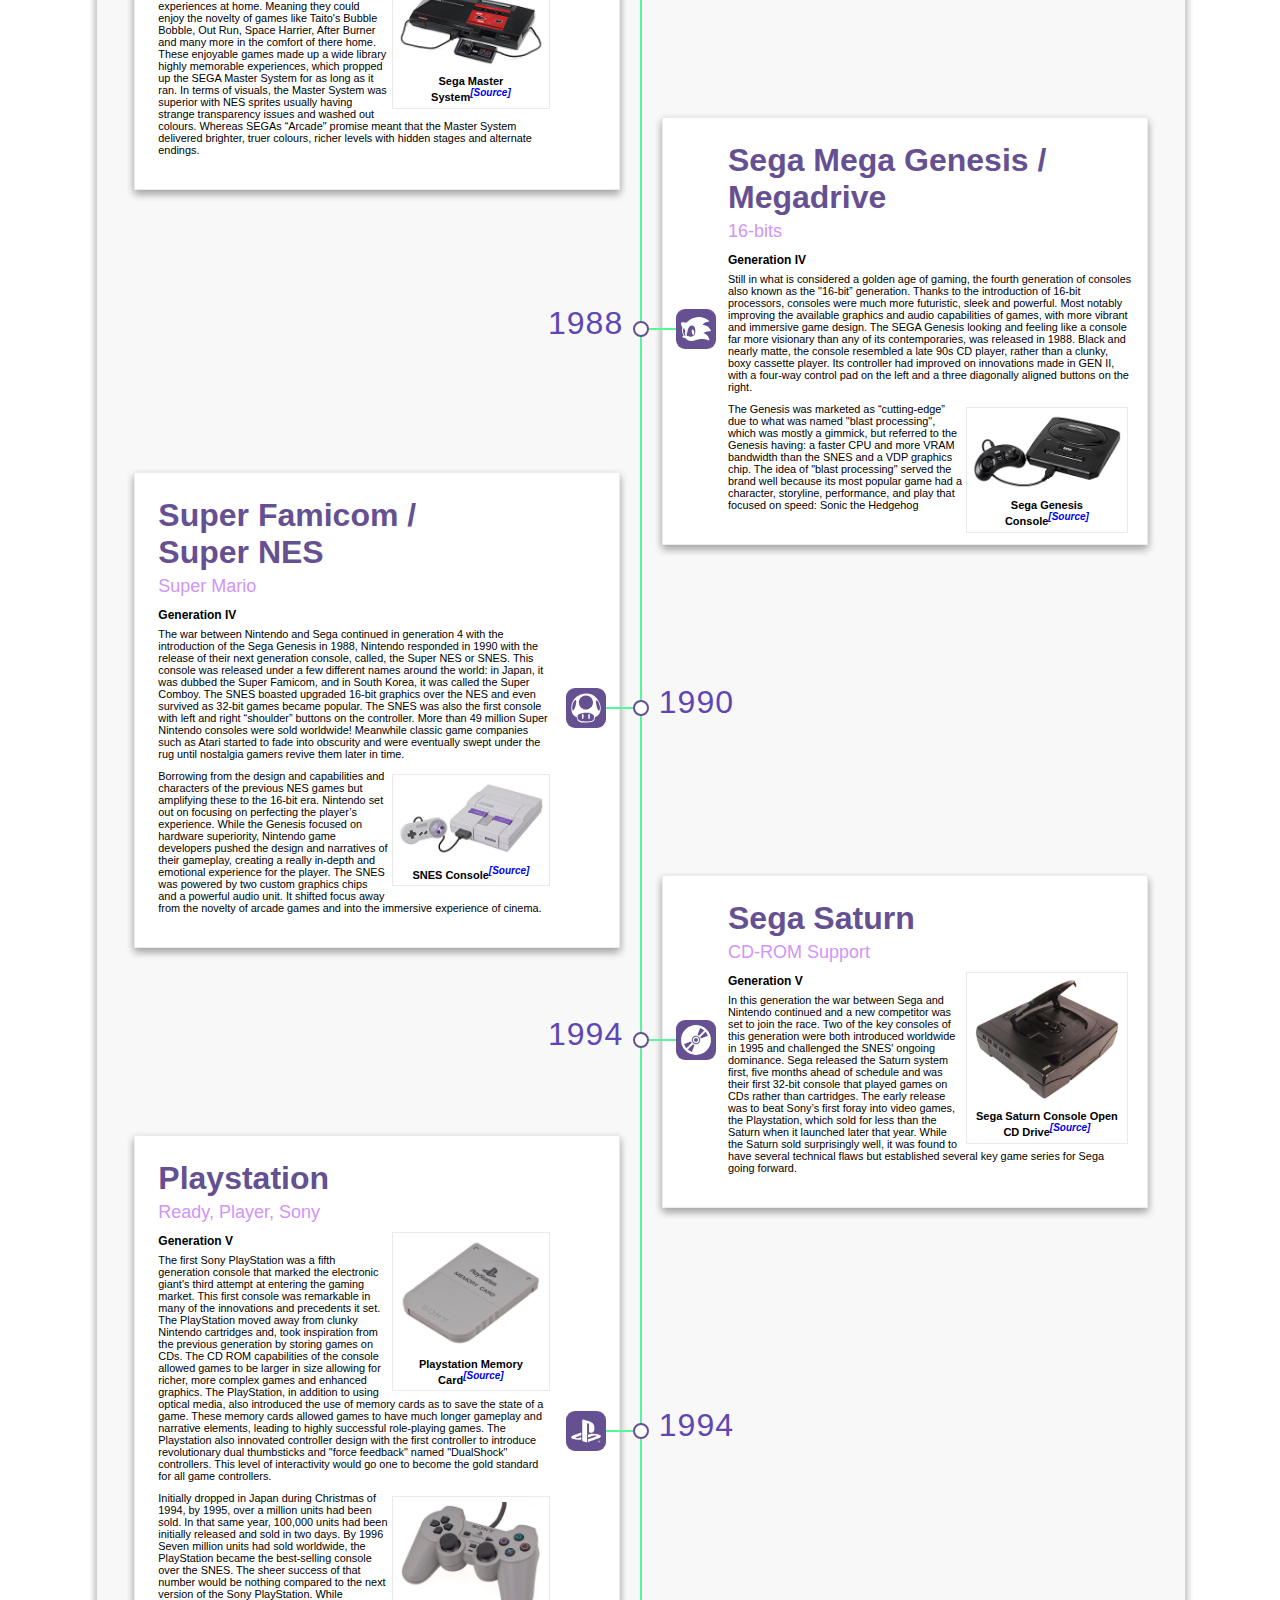
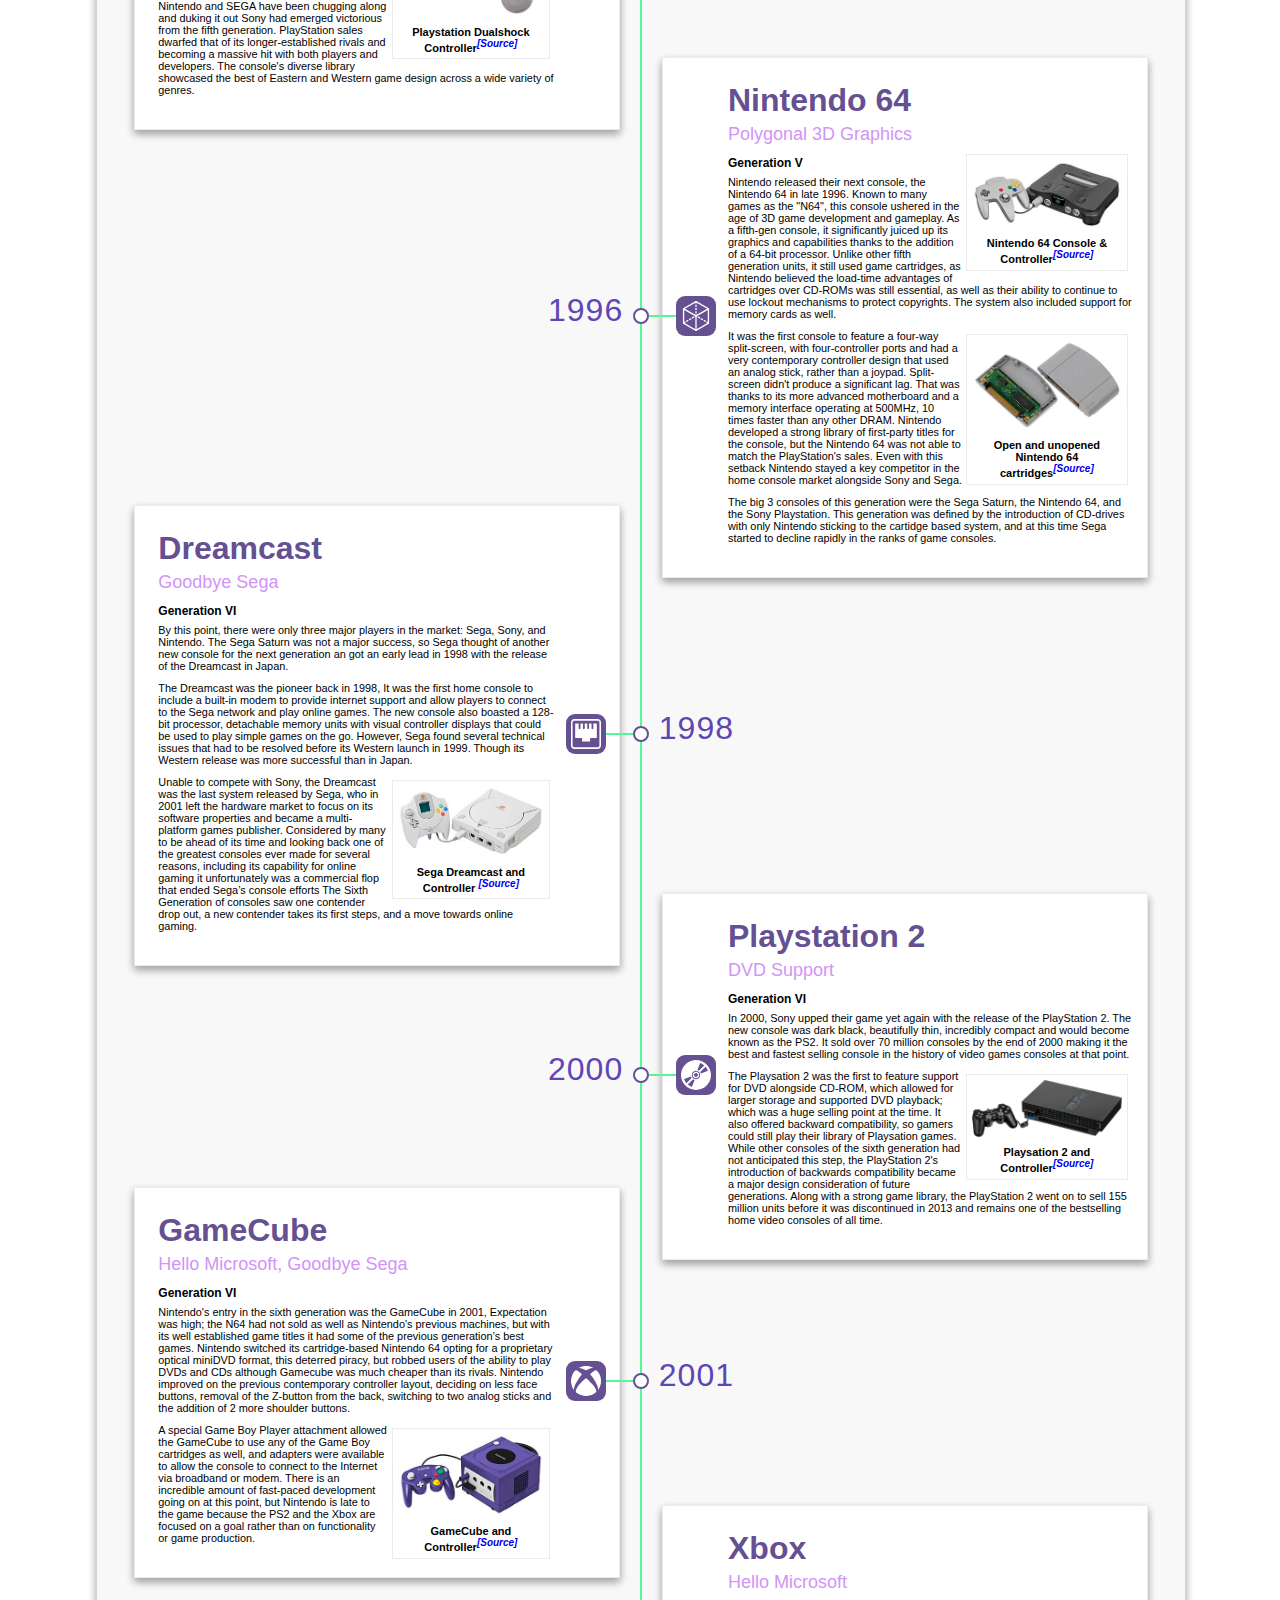
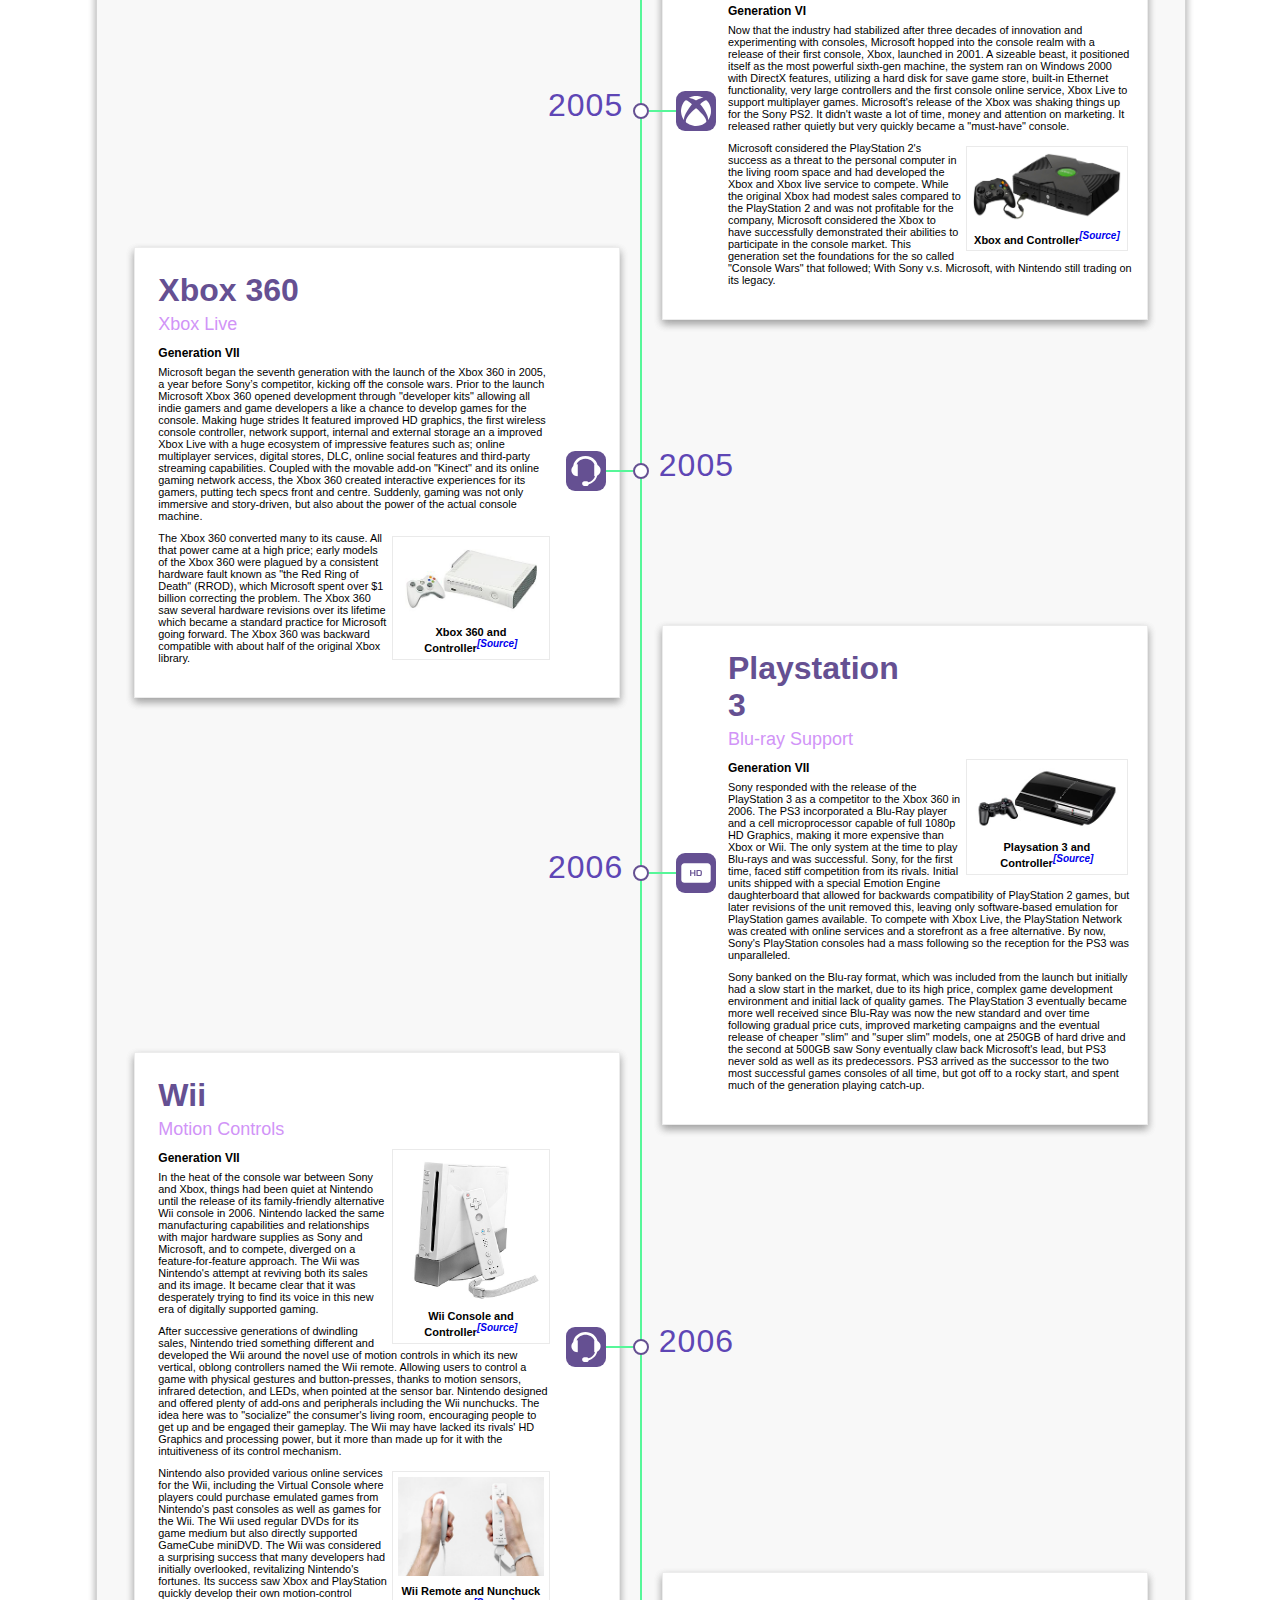
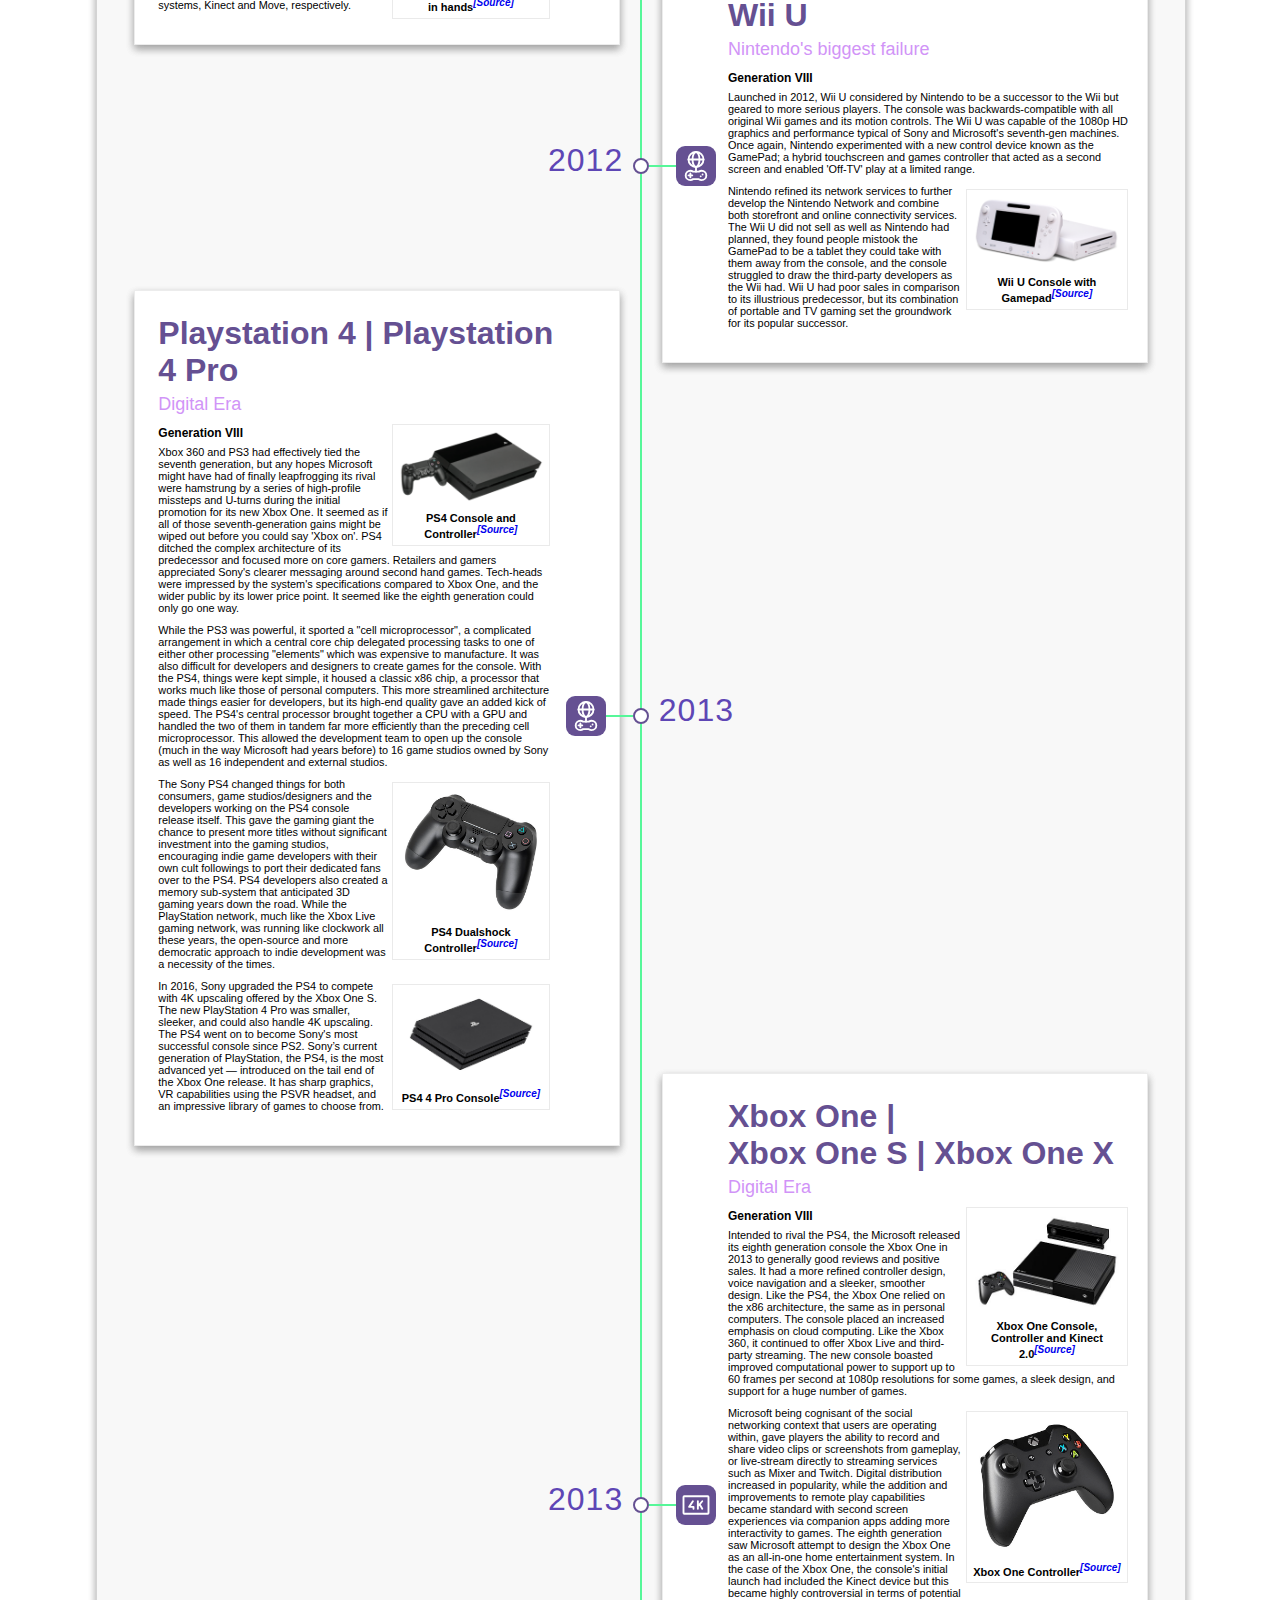
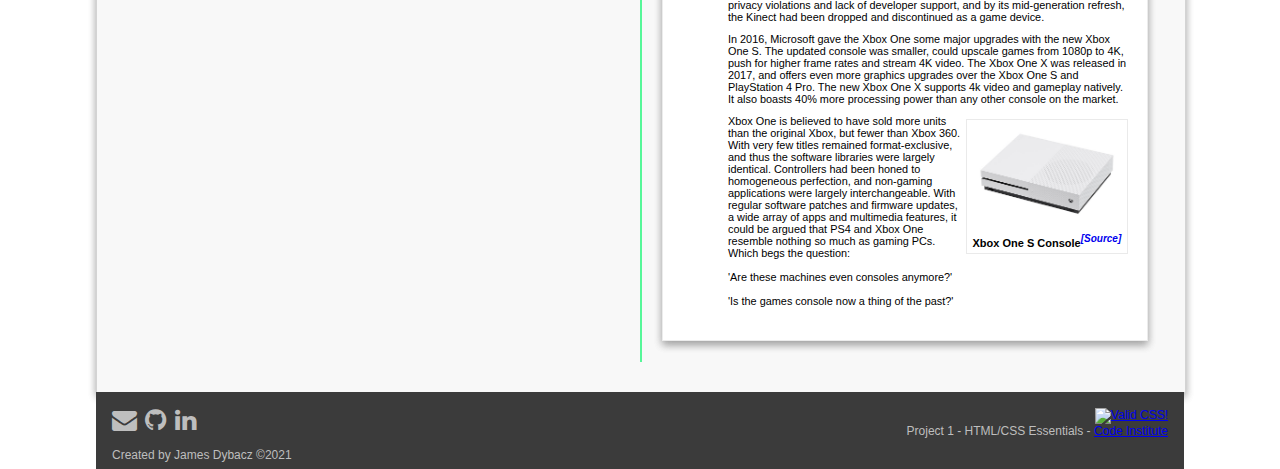
==== commit cfb15512: "Final commit" ====
--- a/index.html
+++ b/index.html
@@ -145,7 +145,7 @@
                 </div>
                 <div class="container left" id="game-crash">
                   <div class="year">1983</div>
-                  <i class="icon" id="microchip4"></i>
+                  <i class="icon" id="invader"></i>
                   <div class="content">
                     <figure id="et-box">
                       <a href="https://archive.org/details/E.T._The_Extra-Terrestrial_1982_Atari_NTSC" target="_blank">
@@ -386,7 +386,7 @@
                   </div>
                 <div class="container right" id="wii-u">
                     <div class="year">2012</div>
-                    <i class="icon" id="headset3"></i>
+                    <i class="icon" id="multiplayer2"></i>
                     <div class="content">
                       <h1>Wii U</h1>
                       <h2>Nintendo's biggest failure</h2>
@@ -426,7 +426,7 @@
                   </div>
                 <div class="container right bottom" id="xbox-one">
                   <div class="year">2013</div>
-                  <i class="icon" id="multiplayer2"></i>
+                  <i class="icon" id="fourk-icn"></i>
                   <div class="content">
                     <h1>Xbox One | Xbox One S | Xbox One X</h1>
                     <h2>Digital Era</h2>
--- a/css/style.css
+++ b/css/style.css
@@ -78,15 +78,15 @@
 }
 
 header nav li:hover{
-    background-color: teal;
+    background-color: #56f799;
 }
 
 header nav a:focus {
-    background-color: teal;
+    background-color: #56f799;
 }
 
 header nav a:active{
-    background-color: thistle;
+    background-color: #5e46b5;
 }
 
 .sticky-nav {
@@ -115,12 +115,16 @@
 }
 
 .list-inline > li a:visited {
-  color:black;
+  color:#655092;
+}
+
+.list-inline > li a:link {
+  color:#655092;
 }
 
 .list-inline li a:hover, .list-inline li a:focus {
   color: #FFFFFF;
-  background-color:#c70202f5;
+  background-color:rgb(101, 80, 146);
 }
 
 .list-inline > li {
@@ -129,7 +133,7 @@
   border-right: 2px;
   border-top: 2px;
   border-style: solid;
-  border-color: #c70202f5;
+  border-color: rgb(101, 80, 146);
   margin-right: -4px;
   margin-left: -1px;
   box-sizing: border-box;
@@ -140,7 +144,7 @@
 .first-listitem {
   border-left: 2px;
   border-style: solid; 
-  border-color: #c70202f5; 
+  border-color: #56f799;
 }
 
 .list-inline > li:before {
@@ -183,7 +187,7 @@
   content: '';
   position: absolute;
   width: 2px;
-  background: #c70202f5;
+  background: #56f799;
   top: 0;
   bottom: 0;
   left: 50%;
@@ -230,7 +234,7 @@
 }
 
 .container.top .content {
-    padding: 20px 30px 120px 30px;
+    padding: 20px 30px 140px 30px;
     box-sizing: border-box;
 }
 
@@ -254,7 +258,7 @@
 
 .container.top::before{
     left: calc(50% - 25px);
-    top: calc(100% - 25px);
+    top: calc(100% - 26px);
     transform: rotate(90deg);
 }
 
@@ -266,14 +270,9 @@
   top: calc(50% - 10px);
   right: -8px;
   background: #ffffff;
-  border: 2px solid #c70202f5;
+  border: 2px solid rgb(101, 80, 146);
   border-radius: 16px;
   z-index: 1;
-  box-sizing: border-box;
-}
-
-.container.right::after {
-  left: -8px;
   box-sizing: border-box;
 }
 
@@ -284,8 +283,13 @@
   height: 2px;
   top: calc(50% - 3px);
   right: 8px;
-  background: #c70202f5;
+  background: #56f799;
   z-index: 1;
+  box-sizing: border-box;
+}
+
+.container.right::after {
+  left: -8px;
   box-sizing: border-box;
 }
 
@@ -300,7 +304,7 @@
   top: calc(50% - 26px);
   text-align: center;
   font-size: 2em;
-  color: #006E51;
+  color: #5e46b5;
   text-transform: uppercase;
   letter-spacing: 1px;
   z-index: 1;
@@ -325,7 +329,7 @@
   width: 40px;
   height: 40px;
   top: calc(50% - 22px);
-  background: #c70202f5;
+  background: rgb(101, 80, 146);
   border-radius: 9px;
   text-align: center;
   font-size: 18px;
@@ -354,7 +358,7 @@
   background-image: url(../images/icons/pong.svg);
 }
 
-#microchip, #microchip2, #microchip3, #microchip4 {
+#microchip, #microchip2, #microchip3 {
   background-image: url(../images/icons/microchip.svg);
 }
 
@@ -397,7 +401,7 @@
   background-image: url(../images/icons/hd-icon.svg)
 }
 
-#headset, #headset2, #headset3 {
+#headset, #headset2 {
   background-image: url(../images/icons/headset.svg);
 }
 
@@ -423,11 +427,16 @@
   box-sizing: border-box;
 }
 
+.container .content h1 {
+  color: #655092;
+  box-sizing: border-box;
+}
+
 .container .content h2 {
   margin: 5px 0 5px 0;
   font-size: 18px;
   font-weight: normal;
-  color: #c70202f5;
+  color: #d194f7;
   box-sizing: border-box;
 }
 
@@ -436,7 +445,7 @@
   font-size: 0.85vw;
   color: #000000;
   box-sizing: border-box;
-  padding-bottom: 16px;
+  padding-bottom: 10px;
 }
 
 .container .content span {
@@ -529,8 +538,12 @@
   padding: 0px 4px 7px 0;
 }
 
-.ftleft a, .ftleft a:link {
+.ftleft a {
   text-decoration: none;
+  color: #bebebe;
+}
+
+.ftleft a:link {
   color: #bebebe;
 }
 
@@ -560,7 +573,6 @@
     padding: 10px 0px 10px 0px;
   }
 }
-
 @media (max-width: 768px) {
   
   body {
@@ -626,7 +638,7 @@
     font-weight: 700;
     background-color:#ffffff;
     padding: 4px;
-    border: solid 1px #c70202f5;
+    border: solid 1px rgb(101, 80, 146);
     border-radius: 5px;
     z-index: 2;
 }
@@ -639,7 +651,7 @@
     font-weight: 700;
     background-color:#ffffff;
     padding: 4px;
-    border: solid 1px #c70202f5;
+    border: solid 1px rgb(101, 80, 146);
     border-radius: 5px;
     z-index: 2;
   }
@@ -795,7 +807,7 @@
     font-weight: 700;
     background-color:#ffffff;
     padding: 4px;
-    border: solid 1px #c70202f5;
+    border: solid 1px rgb(101, 80, 146);
     border-radius: 5px;
     z-index: 2;
   }
@@ -808,7 +820,7 @@
     font-weight: 700;
     background-color:#ffffff;
     padding: 4px;
-    border: solid 1px #c70202f5;
+    border: solid 1px rgb(101, 80, 146);
     border-radius: 5px;
     z-index: 2;
   }
@@ -913,7 +925,12 @@
 @media (max-width: 375px) {
   
   header > p {
-    font-size: 14px;
+    font-size: 12px;
+  }
+  
+  .list-inline > li a {
+    font-size: 6.5px;
+    font-weight: 500;
   }
 
 }